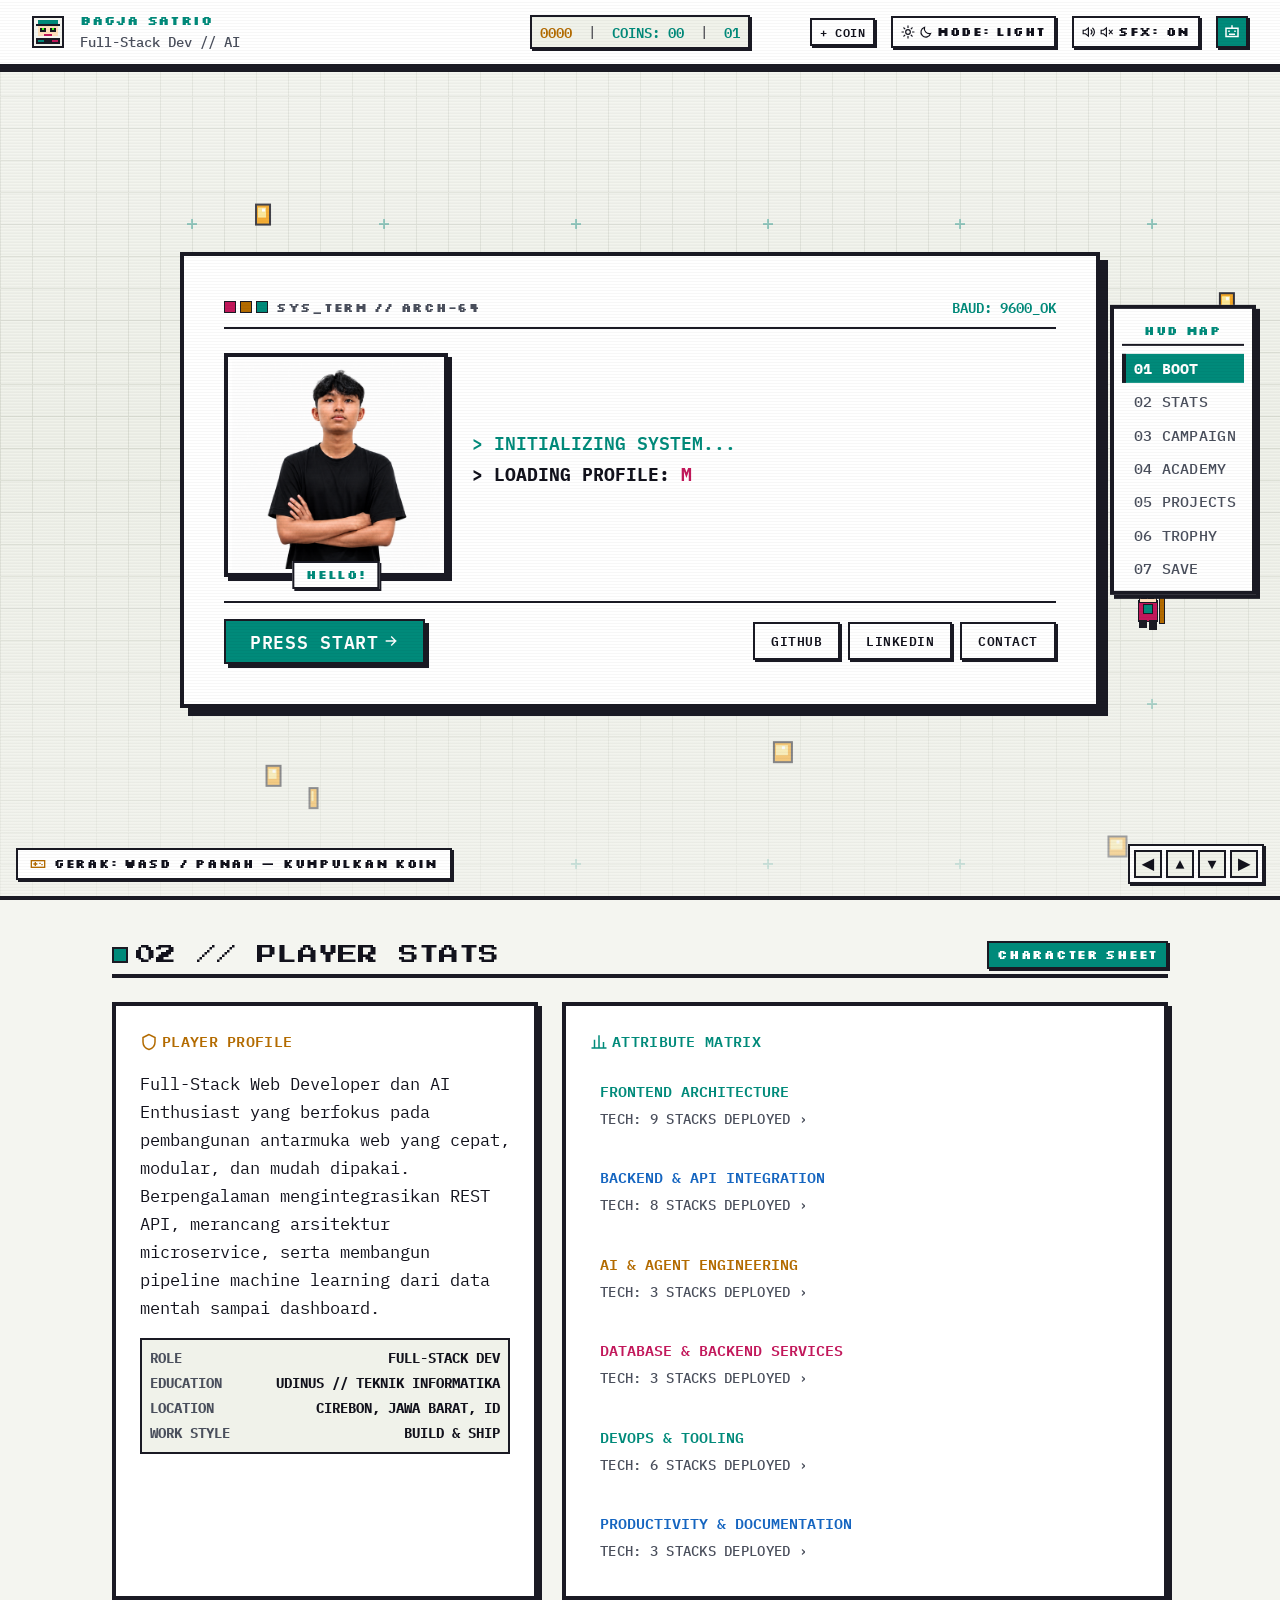
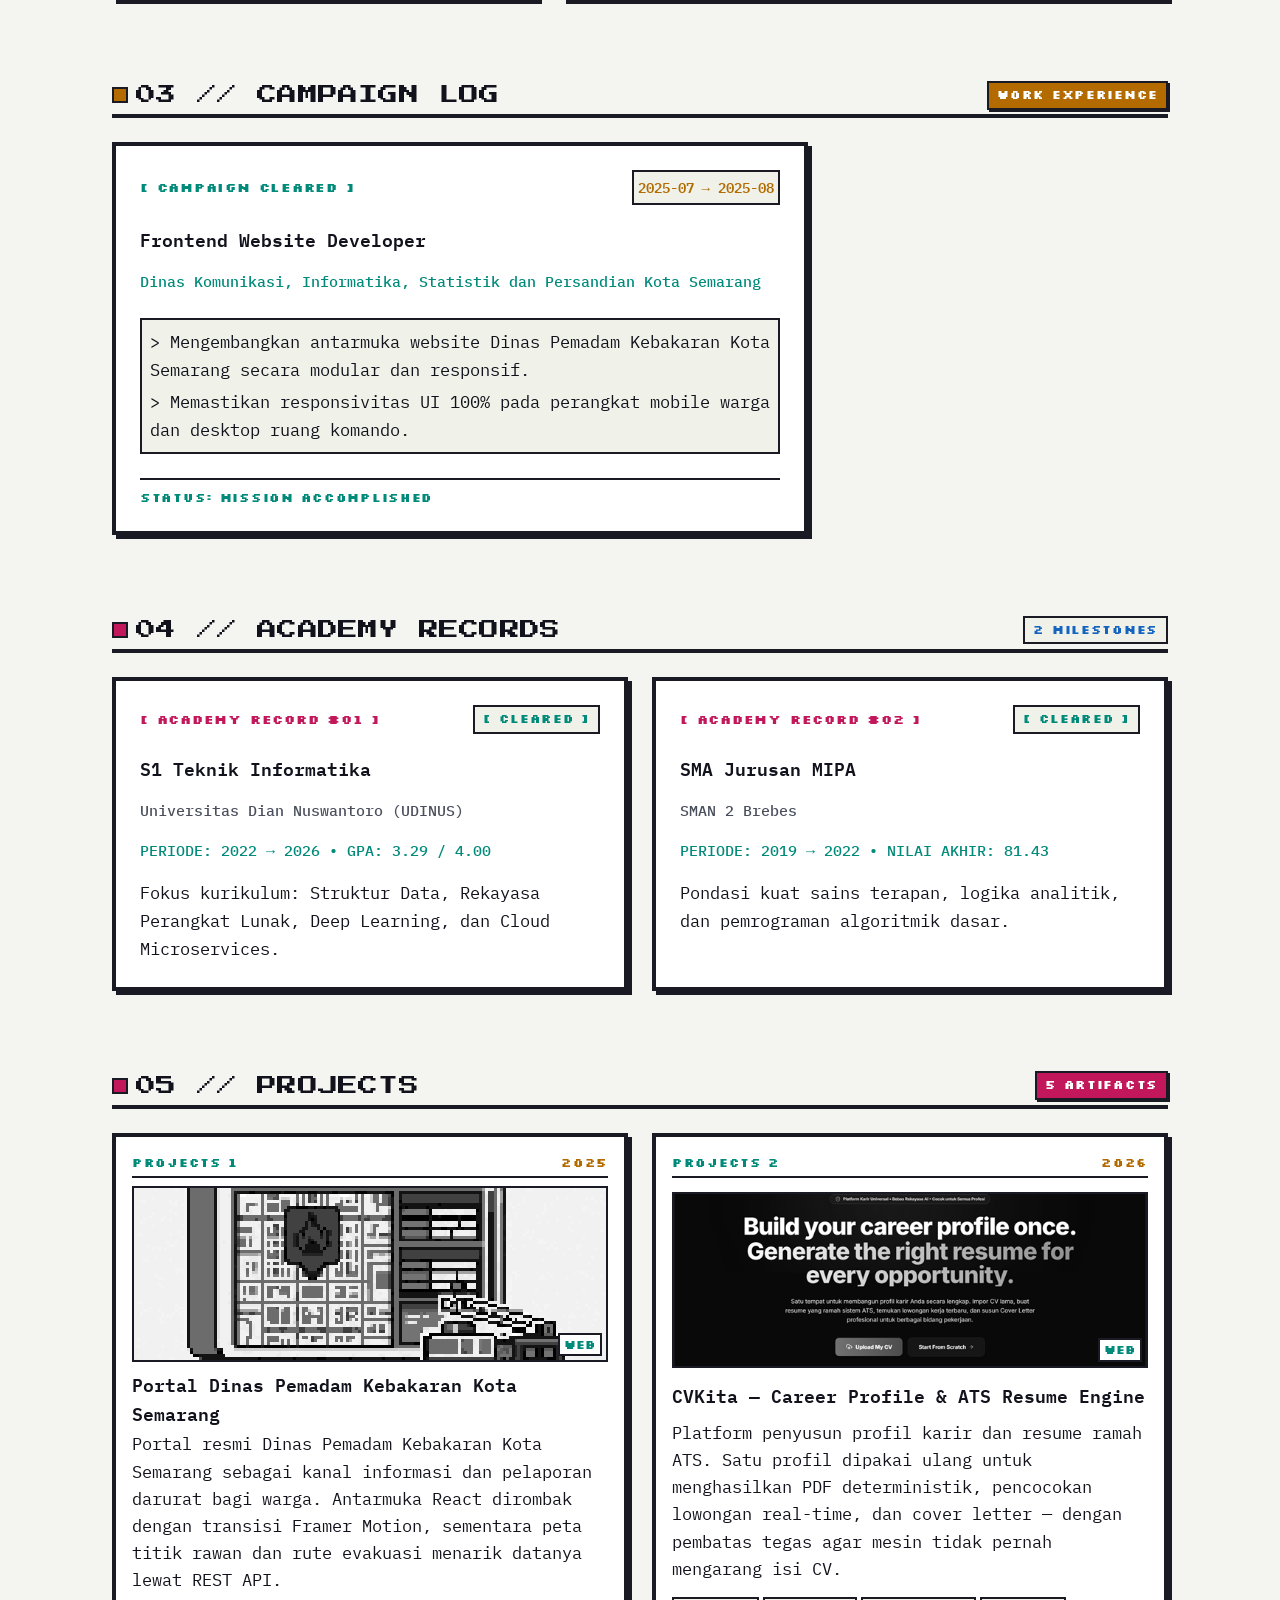
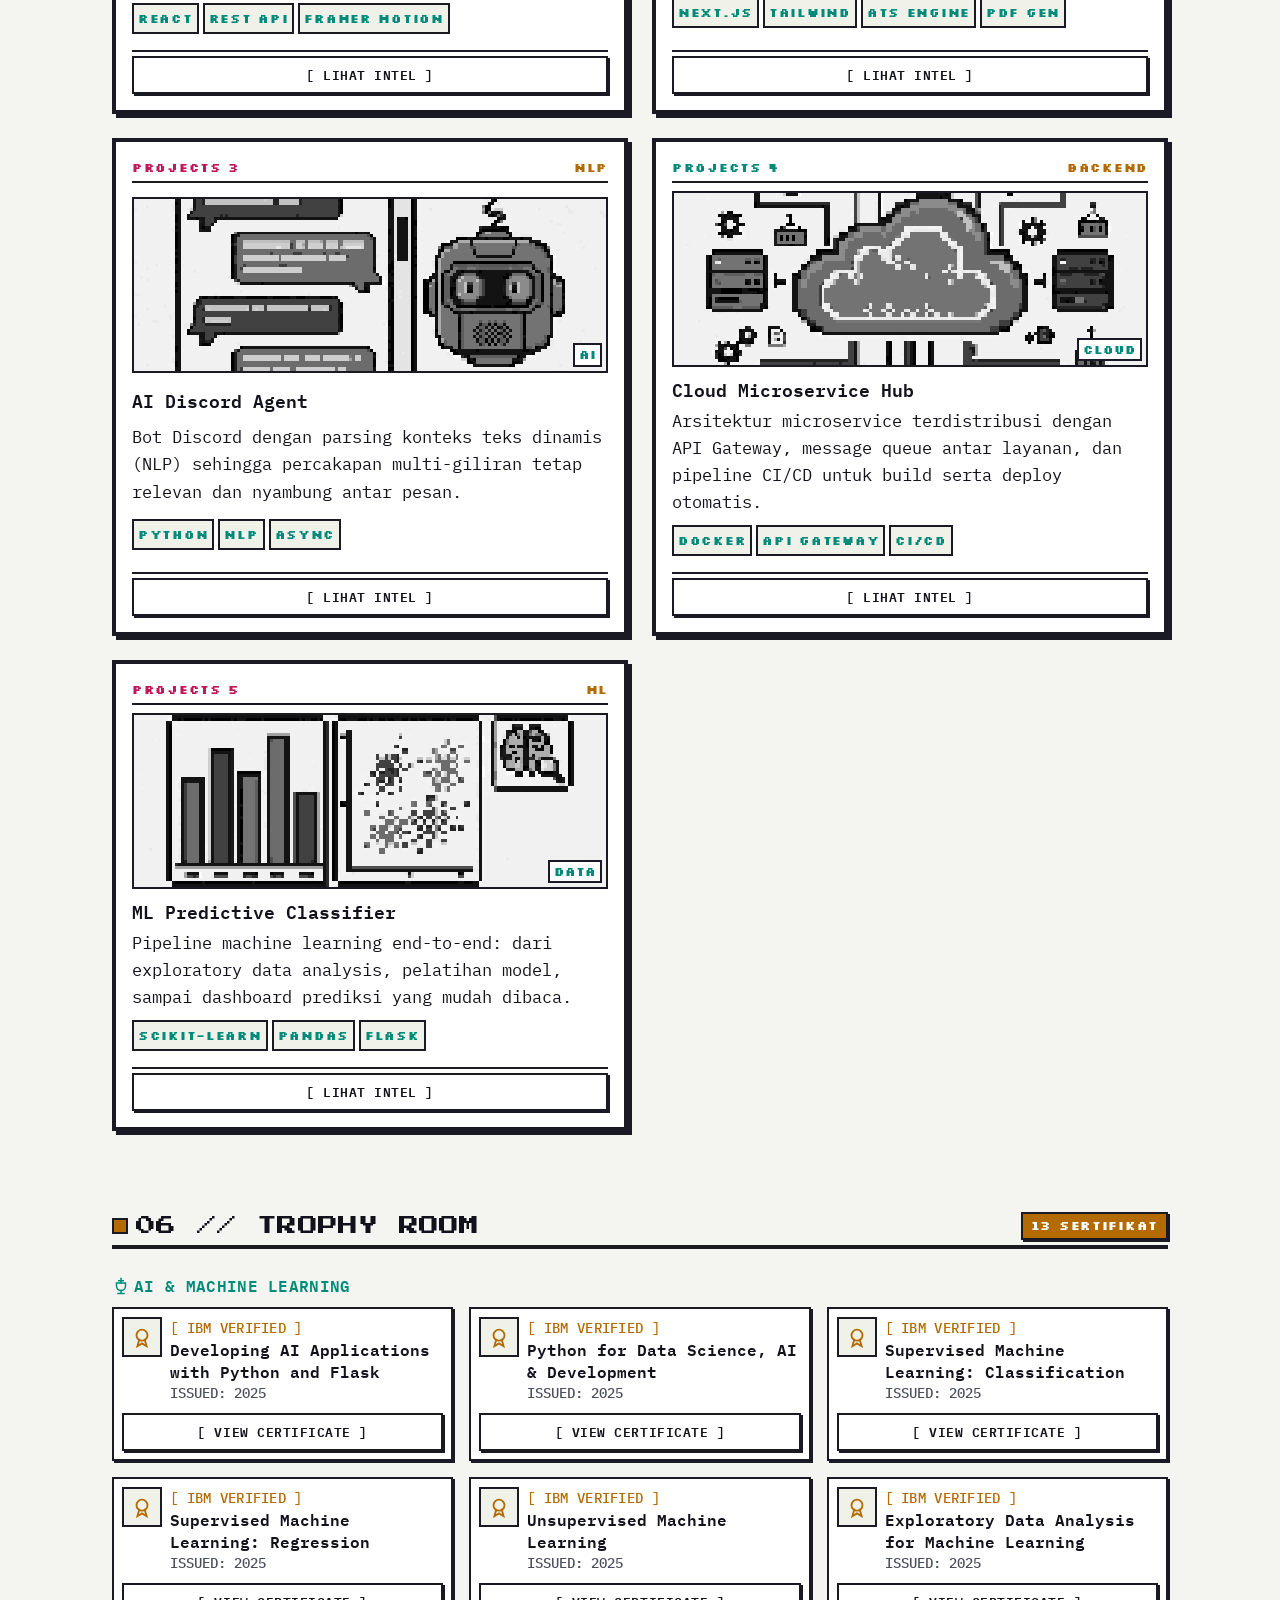
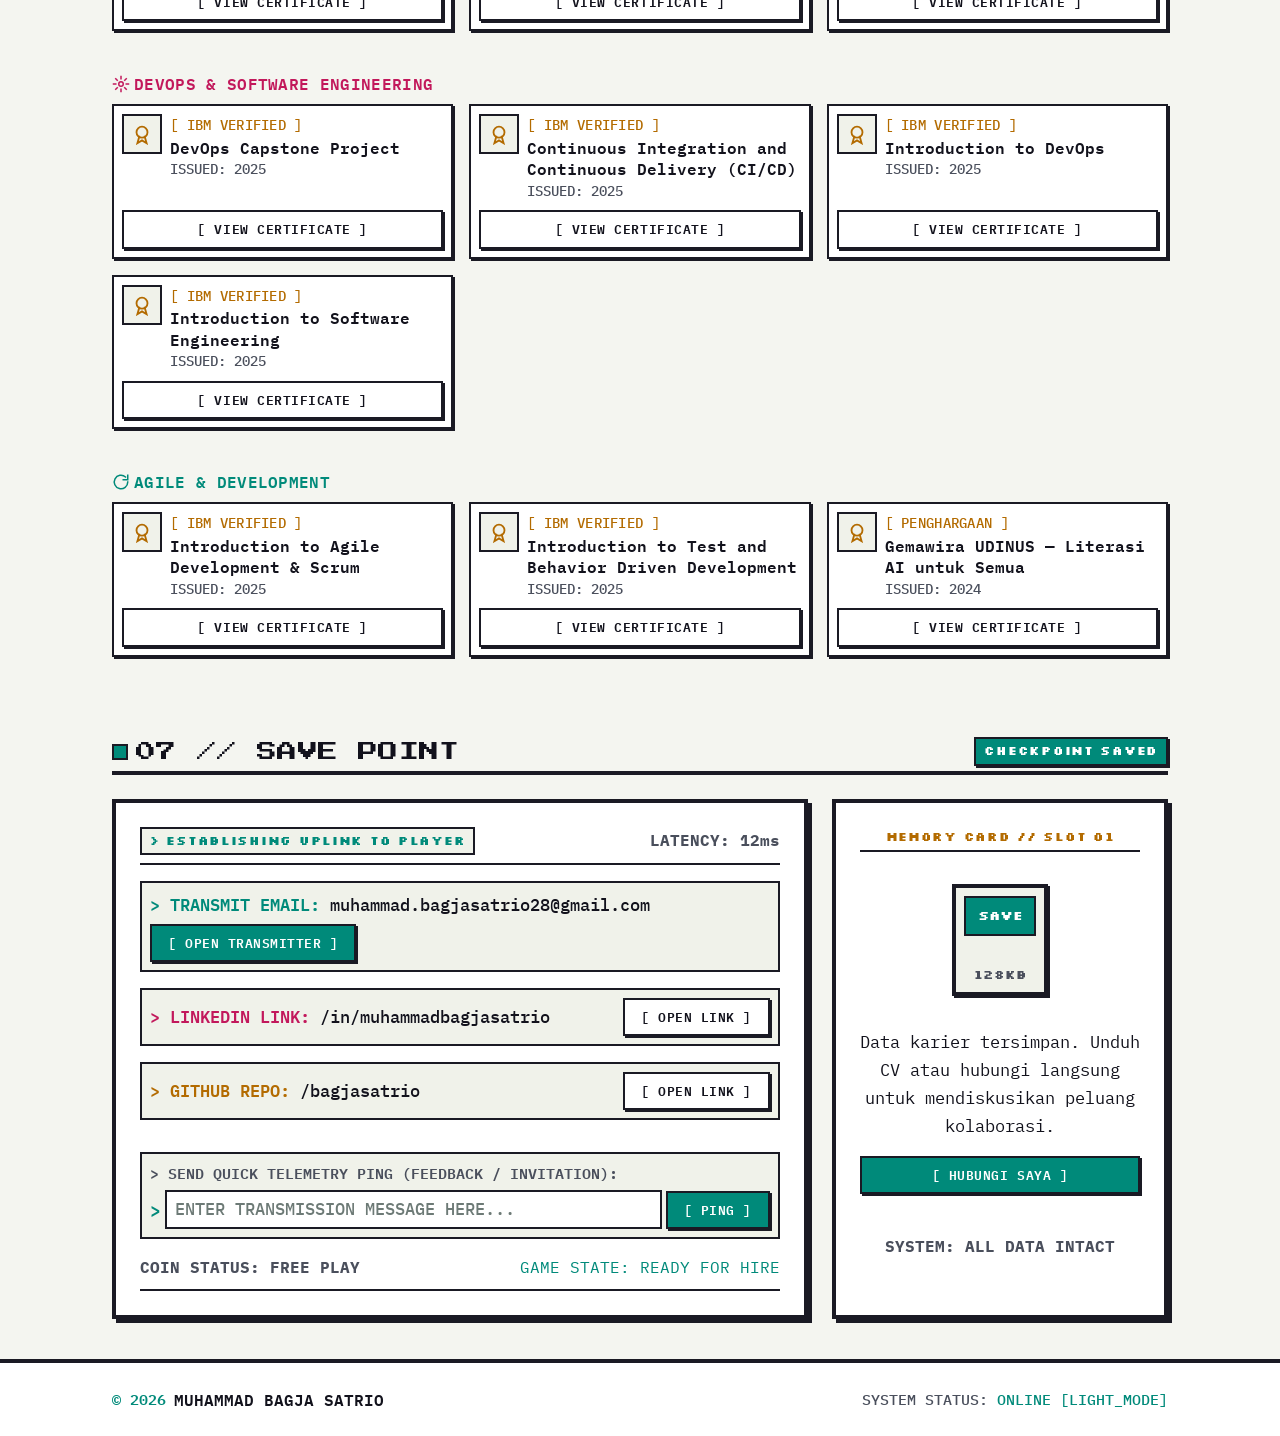
==== index.html @ 210b6415 "first commit" ====
<!DOCTYPE html>
<html lang="id" class="no-js">

<head>
  <meta charset="utf-8">
  <meta name="viewport" content="width=device-width, initial-scale=1">

  <title>Muhammad Bagja Satrio &mdash; Full-Stack Developer &amp; AI Enthusiast</title>
  <meta name="description"
    content="Portofolio interaktif Muhammad Bagja Satrio, Full-Stack Web Developer dan AI Enthusiast. Pengalaman membangun portal kebencanaan Kota Semarang, microservice terdistribusi, dan pipeline machine learning.">
  <meta name="author" content="Muhammad Bagja Satrio">
  <!-- Browser chrome. Two tags with media queries so the address bar and
       mobile status bar follow the theme; js/theme.js also rewrites both
       contents, because some Safari versions ignore the media attribute. -->
  <meta name="theme-color" content="#f4f5f0" media="(prefers-color-scheme: light)">
  <meta name="theme-color" content="#12121c" media="(prefers-color-scheme: dark)">
  <link rel="canonical" href="https://bagjasatrio.vercel.app/">

  <!-- Open Graph -->
  <meta property="og:type" content="website">
  <meta property="og:url" content="https://bagjasatrio.vercel.app/">
  <meta property="og:title" content="Muhammad Bagja Satrio &mdash; Full-Stack Developer &amp; AI Enthusiast">
  <meta property="og:description"
    content="Portofolio interaktif bergaya retro arcade: pengalaman kerja, proyek, dan sertifikasi.">
  <meta property="og:image" content="https://bagjasatrio.vercel.app/assets/og-preview.png">
  <meta property="og:image:width" content="1200">
  <meta property="og:image:height" content="630">
  <meta property="og:locale" content="id_ID">

  <!-- Twitter -->
  <meta name="twitter:card" content="summary_large_image">
  <meta name="twitter:title" content="Muhammad Bagja Satrio &mdash; Full-Stack Developer &amp; AI Enthusiast">
  <meta name="twitter:description"
    content="Portofolio interaktif bergaya retro arcade: pengalaman kerja, proyek, dan sertifikasi.">
  <meta name="twitter:image" content="https://bagjasatrio.vercel.app/assets/og-preview.png">

  <!-- Icons -->
  <link rel="icon" href="assets/favicon.svg" type="image/svg+xml">
  <link rel="apple-touch-icon" href="assets/favicon.svg">

  <!--
  FONTS
  Self-hosted. css/fonts.css is generated by tools/fetch_fonts.py and points at
  the .woff2 files in fonts/, so there is no request to fonts.googleapis.com or
  fonts.gstatic.com and nothing to preconnect. Three families only:

    Press Start 2P  section numbers and display headings
    Silkscreen      small pixel chrome (badges, HUD labels)
    IBM Plex Mono   all body copy, metadata and numbers

  Loaded first so the --font-* tokens in design-system.css resolve. To refresh
  the files, run: python tools/fetch_fonts.py
-->
  <link rel="stylesheet" href="css/fonts.css" id="font-stylesheet">

  <link rel="stylesheet" href="css/reset.css">
  <link rel="stylesheet" href="css/design-system.css">
  <link rel="stylesheet" href="css/sections.css">

  <script type="application/ld+json">
{
  "@context": "https://schema.org",
  "@type": "Person",
  "name": "Muhammad Bagja Satrio",
  "url": "https://bagjasatrio.vercel.app/",
  "jobTitle": "Full-Stack Web Developer",
  "description": "Full-Stack Web Developer dan AI Enthusiast yang berfokus pada pengembangan web, arsitektur microservice, dan machine learning.",
  "alumniOf": {
    "@type": "CollegeOrUniversity",
    "name": "Universitas Dian Nuswantoro"
  },
  "knowsAbout": [
    "Web Development", "React", "Node.js", "REST API",
    "Docker", "CI/CD", "Python", "Machine Learning", "PostgreSQL"
  ],
  "sameAs": [
    "https://github.com/bagjasatrio",
    "https://linkedin.com/in/muhammadbagjasatrio"
  ]
}
</script>

  <!--
  Swap the no-JS flag and resolve the colour theme, before first paint. Kept
  inline and synchronous on purpose: main.js and theme.js are both deferred,
  so they run after the first paint. For the no-JS flag that would cause a
  flash of hidden content while .reveal's start state applied; for the theme
  it would paint the light palette and then swap, which is a white flash on
  every load for a dark-mode visitor.

  Precedence: an explicit choice in localStorage wins; otherwise follow the
  OS. Once a choice is stored, the OS preference is ignored -- otherwise
  someone who deliberately picked light on a dark-OS machine would be flipped
  back whenever the OS preference changed.

  This duplicates the storage key and the precedence rule that live in
  js/theme.js. That duplication is unavoidable: this must run before those
  files load. Keep the two in step.
-->
  <script>
    document.documentElement.classList.remove("no-js");
    document.documentElement.classList.add("js");

    (function () {
      var stored = null;
      try {
        stored = window.localStorage.getItem("bagja.theme");
      } catch (err) {
        /* Private mode: fall through to the OS preference. */
      }

      var dark = stored === "dark" || stored === "light"
        ? stored === "dark"
        : window.matchMedia("(prefers-color-scheme: dark)").matches;

      if (dark) document.documentElement.setAttribute("data-theme", "dark");
    })();
  </script>
</head>

<body>
  <a class="skip-link" href="#main">Langsung ke konten utama</a>
  <div class="crt-overlay" aria-hidden="true"></div>

  <!-- ====================================================================
     HEADER
     ==================================================================== -->
  <header class="site-header">
    <div class="shell site-header__inner">

      <a class="brand" href="#boot" aria-label="Muhammad Bagja Satrio &mdash; kembali ke atas">
        <!-- Pixel avatar mark. Fills come from tokens via style rather than
             the fill attribute: var() is not valid in a presentation
             attribute, so the mark would not follow the theme. The skin tone
             and the two neon eye glints stay literal -- they are the
             character, not chrome. -->
        <svg class="brand__logo" viewBox="0 0 16 16" width="32" height="32" shape-rendering="crispEdges" role="img"
          aria-label="Logo pixel Bagja Satrio">
          <rect x="0" y="0" width="16" height="16" style="fill:var(--ink)" />
          <rect x="1" y="1" width="14" height="14" style="fill:var(--bg)" />
          <rect x="3" y="2" width="10" height="2" style="fill:var(--teal)" />
          <rect x="2" y="4" width="12" height="1" style="fill:var(--ink)" />
          <rect x="3" y="5" width="10" height="5" fill="#ffe0bd" />
          <rect x="4" y="6" width="3" height="2" style="fill:var(--ink)" />
          <rect x="9" y="6" width="3" height="2" style="fill:var(--ink)" />
          <rect x="5" y="6" width="1" height="1" fill="#39ff14" />
          <rect x="10" y="6" width="1" height="1" fill="#39ff14" />
          <rect x="6" y="9" width="4" height="1" style="fill:var(--magenta)" />
          <rect x="2" y="11" width="12" height="3" style="fill:var(--ink)" />
          <rect x="3" y="12" width="3" height="1" style="fill:var(--teal)" />
          <rect x="10" y="12" width="3" height="1" style="fill:var(--magenta)" />
        </svg>
        <span class="brand__text">
          <span class="brand__name">Bagja Satrio</span>
          <span class="brand__sub">Full-Stack Dev // AI</span>
        </span>
      </a>

      <!-- Arcade readouts, fed by the hero arena. This is now the single place
           the game numbers live -- the hero used to carry a second copy.

           Occupies the centre of the bar. Centred absolutely rather than by
           space-between, because the brand and the controls are different
           widths, so flex spacing would centre it in the leftover gap instead
           of on the bar. pointer-events is off so it cannot swallow clicks
           meant for the canvas behind it. -->
      <div class="header__stats" aria-live="off">
        <span class="readout">
          <span class="readout__label">SCORE</span>
          <span class="readout__value readout__value--gold" id="game-score-val">0000</span>
        </span>
        <span class="header__divider" aria-hidden="true">|</span>
        <span class="readout">
          <span class="readout__label">COINS</span>
          <span class="readout__value readout__value--teal" id="game-coin-counter">00</span>
        </span>
        <span class="header__divider" aria-hidden="true">|</span>
        <span class="readout">
          <span class="readout__label">CREDIT</span>
          <span class="readout__value readout__value--teal" id="header-credit">01</span>
        </span>
      </div>

      <div class="header__right">
        <!-- Drops a coin near the player. Kept out of the hero so it does not
             fight the canvas for stacking order. -->
        <button class="btn btn--ghost-gold header__spawn" id="spawn-coin-btn" type="button">
          + COIN
        </button>

        <!-- Theme toggle. Reuses .sfx-toggle wholesale so it inherits the
             established hover, active and 44px tap target rather than
             introducing a second button style. Like the SFX button, the icon
             shows the CURRENT state, and the label names it. -->
        <button class="sfx-toggle" id="theme-toggle" type="button" aria-pressed="false">
          <svg class="sfx-toggle__icon" id="theme-icon-sun" viewBox="0 0 24 24" fill="none" stroke="currentColor"
            stroke-width="2" stroke-linecap="square" aria-hidden="true">
            <circle cx="12" cy="12" r="4" />
            <path d="M12 2v2M12 20v2M2 12h2M20 12h2M5 5l1.5 1.5M17.5 17.5 19 19M19 5l-1.5 1.5M6.5 17.5 5 19" />
          </svg>
          <svg class="sfx-toggle__icon" id="theme-icon-moon" viewBox="0 0 24 24" fill="none" stroke="currentColor"
            stroke-width="2" stroke-linecap="square" aria-hidden="true" hidden>
            <path d="M20 14.5A8.5 8.5 0 0 1 9.5 4a8.5 8.5 0 1 0 10.5 10.5z" />
          </svg>
          <span id="theme-label">MODE: LIGHT</span>
        </button>

        <button class="sfx-toggle" id="sfx-toggle" type="button" aria-pressed="false">
          <svg class="sfx-toggle__icon" id="sfx-icon-on" viewBox="0 0 24 24" fill="none" stroke="currentColor"
            stroke-width="2" stroke-linecap="square" aria-hidden="true">
            <path d="M11 5 6 9H2v6h4l5 4V5z" />
            <path d="M15.5 8.5a5 5 0 0 1 0 7" />
            <path d="M18.5 5.5a9 9 0 0 1 0 13" />
          </svg>
          <svg class="sfx-toggle__icon" id="sfx-icon-off" viewBox="0 0 24 24" fill="none" stroke="currentColor"
            stroke-width="2" stroke-linecap="square" aria-hidden="true" hidden>
            <path d="M11 5 6 9H2v6h4l5 4V5z" />
            <path d="m16 9 5 6M21 9l-5 6" />
          </svg>
          <span id="sfx-label">SFX: ON</span>
        </button>

        <span class="header__avatar" aria-hidden="true">
          <svg viewBox="0 0 24 24" fill="none" stroke="currentColor" stroke-width="2" stroke-linecap="square">
            <path d="M4 7h16v11H4z" />
            <path d="M8 11h.01M16 11h.01" />
            <path d="M9 15h6" />
            <path d="M12 7V4" />
          </svg>
        </span>
      </div>
    </div>
  </header>

  <!-- ====================================================================
     HUD MAP &mdash; desktop rail navigation
     ==================================================================== -->
  <aside class="hud" aria-label="Navigasi bagian">
    <p class="hud__title">HUD MAP</p>
    <nav class="hud__nav">
      <a class="hud__link" href="#boot" data-spy="boot">01 BOOT</a>
      <a class="hud__link" href="#stats" data-spy="stats">02 STATS</a>
      <a class="hud__link" href="#campaign" data-spy="campaign">03 CAMPAIGN</a>
      <a class="hud__link" href="#academy" data-spy="academy">04 ACADEMY</a>
      <a class="hud__link" href="#projects" data-spy="projects">05 PROJECTS</a>
      <a class="hud__link" href="#trophies" data-spy="trophies">06 TROPHY</a>
      <a class="hud__link" href="#save" data-spy="save">07 SAVE</a>
    </nav>
  </aside>

  <!-- ====================================================================
     MOBILE TAB BAR
     ==================================================================== -->
  <nav class="tabbar" aria-label="Navigasi bagian">
    <a class="tabbar__link" href="#boot" data-spy="boot">BOOT</a>
    <a class="tabbar__link" href="#stats" data-spy="stats">STATS</a>
    <a class="tabbar__link" href="#campaign" data-spy="campaign">CAMP</a>
    <a class="tabbar__link" href="#academy" data-spy="academy">SCHOOL</a>
    <a class="tabbar__link" href="#projects" data-spy="projects">PROJECTS</a>
    <a class="tabbar__link" href="#trophies" data-spy="trophies">TROPHY</a>
    <a class="tabbar__link" href="#save" data-spy="save">SAVE</a>
  </nav>

  <main class="main" id="main">

    <!-- ==================================================================
       SECTION 01 &mdash; HERO / BOOT ARENA
       ================================================================== -->
    <section class="hero" id="boot" aria-labelledby="boot-heading">

      <canvas class="hero__canvas" id="arena-canvas" aria-hidden="true"></canvas>
      <!-- Foreground layer: the character is drawn here, above the profile card. -->
      <canvas class="hero__canvas hero__canvas--fg" id="arena-canvas-fg" aria-hidden="true"></canvas>
      <div class="hero__veil" aria-hidden="true"></div>

      <h1 class="sr-only" id="boot-heading">
        Muhammad Bagja Satrio &mdash; Full-Stack Web Developer dan AI Enthusiast
      </h1>

      <!-- Profile terminal -->
      <div class="hero__card">
        <div class="terminal-bar">
          <div class="terminal-bar__dots">
            <span class="terminal-bar__dot terminal-bar__dot--magenta"></span>
            <span class="terminal-bar__dot terminal-bar__dot--gold"></span>
            <span class="terminal-bar__dot terminal-bar__dot--teal"></span>
            <span class="terminal-bar__title">SYS_TERM // ARCH-64</span>
          </div>
          <span class="terminal-bar__meta">BAUD: 9600_OK</span>
        </div>

        <div class="hero__profile">
          <div class="hero__avatar-wrap">
            <div class="hero__avatar">
              <img src="assets/avatar.png" width="512" height="512" alt="Foto profil Muhammad Bagja Satrio"
                loading="eager" decoding="async">
            </div>
            <span class="hero__status">Hello!</span>
          </div>

          <div class="hero__log">
            <p class="hero__log-line hero__log-line--teal" data-typewriter>&gt; INITIALIZING SYSTEM...</p>
            <p class="hero__log-line hero__log-line--name" data-typewriter>&gt; LOADING PROFILE: <span>MUHAMMAD BAGJA
                SATRIO</span></p>
            <p class="hero__log-line hero__log-line--class" data-typewriter>&gt; CLASS: FULL-STACK DEV &amp; AI
              ENTHUSIAST</p>
            <p class="hero__log-line hero__log-line--status" data-typewriter>&gt; STATUS: READY FOR ADVENTURE</p>
          </div>
        </div>

        <div class="hero__actions">
          <a class="btn btn--primary btn--lg" href="#stats">
            Press Start
            <svg width="16" height="16" viewBox="0 0 24 24" fill="none" stroke="currentColor" stroke-width="2"
              stroke-linecap="square" aria-hidden="true">
              <path d="M5 12h14M13 6l6 6-6 6" />
            </svg>
          </a>

          <div class="hero__links">
            <a class="btn btn--ghost" href="https://github.com/bagjasatrio" target="_blank"
              rel="noopener noreferrer">GitHub</a>
            <a class="btn btn--ghost-magenta" href="https://linkedin.com/in/muhammadbagjasatrio" target="_blank"
              rel="noopener noreferrer">LinkedIn</a>
            <a class="btn btn--ghost-gold" href="#save">Contact</a>
          </div>
        </div>
      </div>

      <!-- Arena footer: controls -->
      <div class="hero__footer">
        <p class="hero__hint">
          <svg viewBox="0 0 24 24" fill="none" stroke="currentColor" stroke-width="2" stroke-linecap="square"
            aria-hidden="true">
            <rect x="2" y="7" width="20" height="10" />
            <path d="M6 12h4M8 10v4M15 11h.01M18 13h.01" />
          </svg>
          Gerak: WASD / Panah &mdash; Kumpulkan koin
        </p>

        <div class="dpad" role="group" aria-label="Kontrol arah pemain">
          <button class="dpad__btn" id="dpad-left" type="button" aria-label="Kiri">&#9664;</button>
          <button class="dpad__btn" id="dpad-up" type="button" aria-label="Atas">&#9650;</button>
          <button class="dpad__btn" id="dpad-down" type="button" aria-label="Bawah">&#9660;</button>
          <button class="dpad__btn" id="dpad-right" type="button" aria-label="Kanan">&#9654;</button>
        </div>
      </div>
    </section>

    <!-- ==================================================================
       SECTION 02 &mdash; PLAYER STATS
       ================================================================== -->
    <section class="shell section" id="stats" aria-labelledby="stats-heading">
      <div class="section-head reveal">
        <div class="section-head__title">
          <span class="section-head__mark" aria-hidden="true"></span>
          <h2 class="type-headline-lg" id="stats-heading">02 // Player Stats</h2>
        </div>
        <span class="chip chip--solid">Character Sheet</span>
      </div>

      <div class="grid-12">
        <!-- Character profile -->
        <article class="card col-5 reveal">
          <p class="card__kicker">
            <svg viewBox="0 0 24 24" fill="none" stroke="currentColor" stroke-width="2" stroke-linecap="square"
              aria-hidden="true">
              <path d="M12 2 4 6v6c0 5 3.4 8.6 8 10 4.6-1.4 8-5 8-10V6z" />
            </svg>
            Player Profile
          </p>

          <p class="card__body">
            Full-Stack Web Developer dan AI Enthusiast yang berfokus pada pembangunan
            antarmuka web yang cepat, modular, dan mudah dipakai. Berpengalaman
            mengintegrasikan REST API, merancang arsitektur microservice, serta
            membangun pipeline machine learning dari data mentah sampai dashboard.
          </p>

          <div class="matrix">
            <div class="readout">
              <span class="readout__label">ROLE</span>
              <span class="readout__value">FULL-STACK DEV</span>
            </div>
            <div class="readout">
              <span class="readout__label">EDUCATION</span>
              <span class="readout__value">UDINUS // TEKNIK INFORMATIKA</span>
            </div>
            <div class="readout">
              <span class="readout__label">LOCATION</span>
              <span class="readout__value">CIREBON, JAWA BARAT, ID</span>
            </div>
            <div class="readout">
              <span class="readout__label">WORK STYLE</span>
              <span class="readout__value">BUILD &amp; SHIP</span>
            </div>
          </div>
        </article>

        <!-- Skill matrix -->
        <article class="card col-7 reveal">
          <p class="card__kicker card__kicker--teal">
            <svg viewBox="0 0 24 24" fill="none" stroke="currentColor" stroke-width="2" stroke-linecap="square"
              aria-hidden="true">
              <path d="M3 20h18M6 20V10M12 20V4M18 20v-7" />
            </svg>
            Attribute Matrix
          </p>

          <div class="skills">
            <!-- Skill 1 -->
            <button class="skill" type="button" data-skill="frontend" aria-haspopup="dialog">
              <span class="skill__head">
                <span class="skill__name skill__name--teal">FRONTEND ARCHITECTURE</span>
              </span>
              <span class="skill__tech">TECH: 9 STACKS DEPLOYED &rsaquo;</span>
            </button>

            <!-- Skill 2 -->
            <button class="skill" type="button" data-skill="backend" aria-haspopup="dialog">
              <span class="skill__head">
                <span class="skill__name skill__name--cobalt">BACKEND &amp; API INTEGRATION</span>
              </span>
              <span class="skill__tech">TECH: 8 STACKS DEPLOYED &rsaquo;</span>
            </button>

            <!-- Skill 3 -->
            <button class="skill" type="button" data-skill="ai" aria-haspopup="dialog">
              <span class="skill__head">
                <span class="skill__name skill__name--gold">AI &amp; AGENT ENGINEERING</span>
              </span>
              <span class="skill__tech">TECH: 3 STACKS DEPLOYED &rsaquo;</span>
            </button>

            <!-- Skill 4 -->
            <button class="skill" type="button" data-skill="database" aria-haspopup="dialog">
              <span class="skill__head">
                <span class="skill__name skill__name--magenta">DATABASE &amp; BACKEND SERVICES</span>
              </span>
              <span class="skill__tech">TECH: 3 STACKS DEPLOYED &rsaquo;</span>
            </button>

            <!-- Skill 5 -->
            <button class="skill" type="button" data-skill="devops" aria-haspopup="dialog">
              <span class="skill__head">
                <span class="skill__name skill__name--teal">DEVOPS &amp; TOOLING</span>
              </span>
              <span class="skill__tech">TECH: 6 STACKS DEPLOYED &rsaquo;</span>
            </button>

            <!-- Skill 6 -->
            <button class="skill" type="button" data-skill="productivity" aria-haspopup="dialog">
              <span class="skill__head">
                <span class="skill__name skill__name--cobalt">PRODUCTIVITY &amp; DOCUMENTATION</span>
              </span>
              <span class="skill__tech">TECH: 3 STACKS DEPLOYED &rsaquo;</span>
            </button>
          </div>
        </article>
      </div>
    </section>

    <!-- ==================================================================
       SECTION 03 &mdash; CAMPAIGN LOG (work experience)
       ================================================================== -->
    <section class="shell section" id="campaign" aria-labelledby="campaign-heading">
      <div class="section-head reveal">
        <div class="section-head__title">
          <span class="section-head__mark section-head__mark--gold" aria-hidden="true"></span>
          <h2 class="type-headline-lg" id="campaign-heading">03 // Campaign Log</h2>
        </div>
        <span class="chip chip--solid-gold">Work Experience</span>
      </div>

      <div class="grid-12">
        <article class="card col-8 reveal">
          <div class="entry__head">
            <span class="entry__tag">[ CAMPAIGN CLEARED ]</span>
            <span class="entry__date">2025-07 &rarr; 2025-08</span>
          </div>

          <h3 class="entry__title">Frontend Website Developer</h3>
          <p class="entry__org">
            Dinas Komunikasi, Informatika, Statistik dan Persandian Kota Semarang
          </p>

          <div class="entry__objectives">
            <p>&gt; Mengembangkan antarmuka website Dinas Pemadam Kebakaran Kota Semarang secara modular dan responsif.
            </p>
            <p>&gt; Memastikan responsivitas UI 100% pada perangkat mobile warga dan desktop ruang komando.</p>
          </div>

          <div class="entry__reward">
            <span class="entry__reward-status">Status: Mission Accomplished</span>
          </div>
        </article>
      </div>
    </section>

    <!-- ==================================================================
       SECTION 04 &mdash; ACADEMY RECORDS (academic history)
       ================================================================== -->
    <section class="shell section" id="academy" aria-labelledby="academy-heading">
      <div class="section-head reveal">
        <div class="section-head__title">
          <span class="section-head__mark section-head__mark--magenta" aria-hidden="true"></span>
          <h2 class="type-headline-lg" id="academy-heading">04 // Academy Records</h2>
        </div>
        <span class="chip chip--cobalt">2 Milestones</span>
      </div>

      <div class="grid-12">
        <article class="card col-6 reveal">
          <div class="entry__head">
            <span class="entry__tag entry__tag--magenta">[ ACADEMY RECORD #01 ]</span>
            <span class="chip chip--teal">[ CLEARED ]</span>
          </div>
          <h3 class="entry__title">S1 Teknik Informatika</h3>
          <p class="entry__org entry__org--muted">Universitas Dian Nuswantoro (UDINUS)</p>
          <p class="entry__org">PERIODE: 2022 &rarr; 2026 &bull; GPA: 3.29 / 4.00</p>
          <p class="card__body">
            Fokus kurikulum: Struktur Data, Rekayasa Perangkat Lunak, Deep Learning,
            dan Cloud Microservices.
          </p>
        </article>

        <article class="card col-6 reveal">
          <div class="entry__head">
            <span class="entry__tag entry__tag--magenta">[ ACADEMY RECORD #02 ]</span>
            <span class="chip chip--teal">[ CLEARED ]</span>
          </div>
          <h3 class="entry__title">SMA Jurusan MIPA</h3>
          <p class="entry__org entry__org--muted">SMAN 2 Brebes</p>
          <p class="entry__org">PERIODE: 2019 &rarr; 2022 &bull; NILAI AKHIR: 81.43</p>
          <p class="card__body">
            Pondasi kuat sains terapan, logika analitik, dan pemrograman algoritmik dasar.
          </p>
        </article>
      </div>
    </section>

    <!-- ==================================================================
       SECTION 05 &mdash; PROJECT / PROJECTS
       ================================================================== -->
    <section class="shell section" id="projects" aria-labelledby="projects-heading">
      <div class="section-head reveal">
        <div class="section-head__title">
          <span class="section-head__mark section-head__mark--magenta" aria-hidden="true"></span>
          <h2 class="type-headline-lg" id="projects-heading">05 // Projects</h2>
        </div>
        <span class="chip chip--solid-magenta">5 Artifacts</span>
      </div>

      <div class="project-grid">

        <!-- Project 1 -->
        <article class="project reveal">
          <div class="project__head">
            <span class="project__quest">PROJECTS 1</span>
            <span class="project__quest project__quest--gold">2025</span>
          </div>
          <div class="project__thumb">
            <img class="img--pixelated" src="assets/project-damkar.png" width="640" height="360"
              alt="Ilustrasi pixel portal darurat Kota Semarang" loading="lazy" decoding="async">
            <span class="project__badge">WEB</span>
          </div>
          <h3 class="project__title">Portal Dinas Pemadam Kebakaran Kota Semarang</h3>
          <p class="project__desc">
            Portal resmi Dinas Pemadam Kebakaran Kota Semarang sebagai kanal
            informasi dan pelaporan darurat bagi warga. Antarmuka React dirombak
            dengan transisi Framer Motion, sementara peta titik rawan dan rute
            evakuasi menarik datanya lewat REST API.
          </p>
          <div class="project__tags">
            <span class="tag">React</span>
            <span class="tag">REST API</span>
            <span class="tag">Framer Motion</span>
          </div>
          <div class="project__actions">
            <button class="btn btn--ghost" type="button" data-project="damkar">
              [ Lihat Intel ]
            </button>
          </div>
        </article>

        <!-- Project 2 -->
        <article class="project reveal">
          <div class="project__head">
            <span class="project__quest">PROJECTS 2</span>
            <span class="project__quest project__quest--gold">2026</span>
          </div>
          <div class="project__thumb">
            <img src="assets/project-cvkita.png" width="640" height="360"
              alt="Tangkapan layar halaman depan CVKita" loading="lazy" decoding="async">
            <span class="project__badge">WEB</span>
          </div>
          <h3 class="project__title">CVKita &mdash; Career Profile &amp; ATS Resume Engine</h3>
          <p class="project__desc">
            Platform penyusun profil karir dan resume ramah ATS. Satu profil dipakai
            ulang untuk menghasilkan PDF deterministik, pencocokan lowongan real-time,
            dan cover letter &mdash; dengan pembatas tegas agar mesin tidak pernah
            mengarang isi CV.
          </p>
          <div class="project__tags">
            <span class="tag">Next.js</span>
            <span class="tag">Tailwind</span>
            <span class="tag">ATS Engine</span>
            <span class="tag">PDF Gen</span>
          </div>
          <div class="project__actions">
            <button class="btn btn--ghost" type="button" data-project="cvkita">
              [ Lihat Intel ]
            </button>
          </div>
        </article>

        <!-- Project 3 -->
        <article class="project reveal">
          <div class="project__head">
            <span class="project__quest project__quest--magenta">PROJECTS 3</span>
            <span class="project__quest project__quest--gold">NLP</span>
          </div>
          <div class="project__thumb">
            <img class="img--pixelated" src="assets/project-discord-ai.png" width="640" height="360"
              alt="Ilustrasi pixel bot AI di dalam aplikasi chat" loading="lazy" decoding="async">
            <span class="project__badge">AI</span>
          </div>
          <h3 class="project__title">AI Discord Agent</h3>
          <p class="project__desc">
            Bot Discord dengan parsing konteks teks dinamis (NLP) sehingga percakapan
            multi-giliran tetap relevan dan nyambung antar pesan.
          </p>
          <div class="project__tags">
            <span class="tag">Python</span>
            <span class="tag">NLP</span>
            <span class="tag">Async</span>
          </div>
          <div class="project__actions">
            <button class="btn btn--ghost" type="button" data-project="discord-ai">
              [ Lihat Intel ]
            </button>
          </div>
        </article>

        <!-- Project 4 -->
        <article class="project reveal">
          <div class="project__head">
            <span class="project__quest">PROJECTS 4</span>
            <span class="project__quest project__quest--gold">BACKEND</span>
          </div>
          <div class="project__thumb">
            <img class="img--pixelated" src="assets/project-microservices.png" width="640" height="360"
              alt="Ilustrasi pixel arsitektur cloud microservice" loading="lazy" decoding="async">
            <span class="project__badge">CLOUD</span>
          </div>
          <h3 class="project__title">Cloud Microservice Hub</h3>
          <p class="project__desc">
            Arsitektur microservice terdistribusi dengan API Gateway, message queue
            antar layanan, dan pipeline CI/CD untuk build serta deploy otomatis.
          </p>
          <div class="project__tags">
            <span class="tag">Docker</span>
            <span class="tag">API Gateway</span>
            <span class="tag">CI/CD</span>
          </div>
          <div class="project__actions">
            <button class="btn btn--ghost" type="button" data-project="microservices">
              [ Lihat Intel ]
            </button>
          </div>
        </article>

        <!-- Project 5 -->
        <article class="project reveal">
          <div class="project__head">
            <span class="project__quest project__quest--magenta">PROJECTS 5</span>
            <span class="project__quest project__quest--gold">ML</span>
          </div>
          <div class="project__thumb">
            <img class="img--pixelated" src="assets/project-ml-classifier.png" width="640" height="360"
              alt="Ilustrasi pixel dashboard klasifikasi machine learning" loading="lazy" decoding="async">
            <span class="project__badge">DATA</span>
          </div>
          <h3 class="project__title">ML Predictive Classifier</h3>
          <p class="project__desc">
            Pipeline machine learning end-to-end: dari exploratory data analysis,
            pelatihan model, sampai dashboard prediksi yang mudah dibaca.
          </p>
          <div class="project__tags">
            <span class="tag">Scikit-learn</span>
            <span class="tag">Pandas</span>
            <span class="tag">Flask</span>
          </div>
          <div class="project__actions">
            <button class="btn btn--ghost" type="button" data-project="ml-classifier">
              [ Lihat Intel ]
            </button>
          </div>
        </article>
      </div>
    </section>

    <!-- ==================================================================
       SECTION 06 &mdash; TROPHY ROOM
       ================================================================== -->
    <section class="shell section" id="trophies" aria-labelledby="trophies-heading">
      <div class="section-head reveal">
        <div class="section-head__title">
          <span class="section-head__mark section-head__mark--gold" aria-hidden="true"></span>
          <h2 class="type-headline-lg" id="trophies-heading">06 // Trophy Room</h2>
        </div>
        <span class="chip chip--solid-gold">13 Sertifikat</span>
      </div>

      <!-- AI & Machine Learning -->
      <div class="trophy-group reveal">
        <h3 class="trophy-group__title">
          <svg viewBox="0 0 24 24" fill="none" stroke="currentColor" stroke-width="2" stroke-linecap="square"
            aria-hidden="true">
            <path d="M12 2v6M9 5h6" />
            <path d="M6 8h12v4a6 6 0 0 1-12 0z" />
            <path d="M12 18v4M8 22h8" />
          </svg>
          AI &amp; Machine Learning
        </h3>

        <div class="trophy-grid">
          <div class="trophy">
            <div class="trophy__top">
              <span class="trophy__icon" aria-hidden="true">
                <svg viewBox="0 0 24 24" fill="none" stroke="currentColor" stroke-width="2" stroke-linecap="square">
                  <circle cx="12" cy="10" r="6" />
                  <path d="m9 15-2 7 5-3 5 3-2-7" />
                </svg>
              </span>
              <span class="trophy__meta">
                <span class="trophy__issuer">[ IBM VERIFIED ]</span>
                <span class="trophy__name">Developing AI Applications with Python and Flask</span>
                <span class="trophy__date">ISSUED: 2025</span>
              </span>
            </div>
            <a class="btn btn--ghost-gold trophy__link"
              href="certificates/Developing%20AI%20Applications%20with%20Python%20and%20Flask.pdf" target="_blank"
              rel="noopener noreferrer">[ View Certificate ]</a>
          </div>

          <div class="trophy">
            <div class="trophy__top">
              <span class="trophy__icon" aria-hidden="true">
                <svg viewBox="0 0 24 24" fill="none" stroke="currentColor" stroke-width="2" stroke-linecap="square">
                  <circle cx="12" cy="10" r="6" />
                  <path d="m9 15-2 7 5-3 5 3-2-7" />
                </svg>
              </span>
              <span class="trophy__meta">
                <span class="trophy__issuer">[ IBM VERIFIED ]</span>
                <span class="trophy__name">Python for Data Science, AI &amp; Development</span>
                <span class="trophy__date">ISSUED: 2025</span>
              </span>
            </div>
            <a class="btn btn--ghost-gold trophy__link"
              href="certificates/Python%20for%20Data%20Science%2C%20AI%20%26%20Development.pdf" target="_blank"
              rel="noopener noreferrer">[ View Certificate ]</a>
          </div>

          <div class="trophy">
            <div class="trophy__top">
              <span class="trophy__icon" aria-hidden="true">
                <svg viewBox="0 0 24 24" fill="none" stroke="currentColor" stroke-width="2" stroke-linecap="square">
                  <circle cx="12" cy="10" r="6" />
                  <path d="m9 15-2 7 5-3 5 3-2-7" />
                </svg>
              </span>
              <span class="trophy__meta">
                <span class="trophy__issuer">[ IBM VERIFIED ]</span>
                <span class="trophy__name">Supervised Machine Learning: Classification</span>
                <span class="trophy__date">ISSUED: 2025</span>
              </span>
            </div>
            <a class="btn btn--ghost-gold trophy__link"
              href="certificates/Supervised%20Machine%20LearningClassification.pdf" target="_blank"
              rel="noopener noreferrer">[ View Certificate ]</a>
          </div>

          <div class="trophy">
            <div class="trophy__top">
              <span class="trophy__icon" aria-hidden="true">
                <svg viewBox="0 0 24 24" fill="none" stroke="currentColor" stroke-width="2" stroke-linecap="square">
                  <circle cx="12" cy="10" r="6" />
                  <path d="m9 15-2 7 5-3 5 3-2-7" />
                </svg>
              </span>
              <span class="trophy__meta">
                <span class="trophy__issuer">[ IBM VERIFIED ]</span>
                <span class="trophy__name">Supervised Machine Learning: Regression</span>
                <span class="trophy__date">ISSUED: 2025</span>
              </span>
            </div>
            <a class="btn btn--ghost-gold trophy__link"
              href="certificates/Supervised%20Machine%20LearningRegression.pdf" target="_blank"
              rel="noopener noreferrer">[ View Certificate ]</a>
          </div>

          <div class="trophy">
            <div class="trophy__top">
              <span class="trophy__icon" aria-hidden="true">
                <svg viewBox="0 0 24 24" fill="none" stroke="currentColor" stroke-width="2" stroke-linecap="square">
                  <circle cx="12" cy="10" r="6" />
                  <path d="m9 15-2 7 5-3 5 3-2-7" />
                </svg>
              </span>
              <span class="trophy__meta">
                <span class="trophy__issuer">[ IBM VERIFIED ]</span>
                <span class="trophy__name">Unsupervised Machine Learning</span>
                <span class="trophy__date">ISSUED: 2025</span>
              </span>
            </div>
            <a class="btn btn--ghost-gold trophy__link" href="certificates/Unsupervised%20Machine%20Learning.pdf"
              target="_blank" rel="noopener noreferrer">[ View Certificate ]</a>
          </div>

          <div class="trophy">
            <div class="trophy__top">
              <span class="trophy__icon" aria-hidden="true">
                <svg viewBox="0 0 24 24" fill="none" stroke="currentColor" stroke-width="2" stroke-linecap="square">
                  <circle cx="12" cy="10" r="6" />
                  <path d="m9 15-2 7 5-3 5 3-2-7" />
                </svg>
              </span>
              <span class="trophy__meta">
                <span class="trophy__issuer">[ IBM VERIFIED ]</span>
                <span class="trophy__name">Exploratory Data Analysis for Machine Learning</span>
                <span class="trophy__date">ISSUED: 2025</span>
              </span>
            </div>
            <a class="btn btn--ghost-gold trophy__link"
              href="certificates/Exploratory%20Data%20Analysis%20for%20Machine%20Learning.pdf" target="_blank"
              rel="noopener noreferrer">[ View Certificate ]</a>
          </div>
        </div>
      </div>

      <!-- DevOps & Software Engineering -->
      <div class="trophy-group reveal">
        <h3 class="trophy-group__title trophy-group__title--magenta">
          <svg viewBox="0 0 24 24" fill="none" stroke="currentColor" stroke-width="2" stroke-linecap="square"
            aria-hidden="true">
            <circle cx="12" cy="12" r="3" />
            <path d="M12 2v3M12 19v3M2 12h3M19 12h3M5 5l2 2M17 17l2 2M19 5l-2 2M7 17l-2 2" />
          </svg>
          DevOps &amp; Software Engineering
        </h3>

        <div class="trophy-grid">
          <div class="trophy">
            <div class="trophy__top">
              <span class="trophy__icon" aria-hidden="true">
                <svg viewBox="0 0 24 24" fill="none" stroke="currentColor" stroke-width="2" stroke-linecap="square">
                  <circle cx="12" cy="10" r="6" />
                  <path d="m9 15-2 7 5-3 5 3-2-7" />
                </svg>
              </span>
              <span class="trophy__meta">
                <span class="trophy__issuer">[ IBM VERIFIED ]</span>
                <span class="trophy__name">DevOps Capstone Project</span>
                <span class="trophy__date">ISSUED: 2025</span>
              </span>
            </div>
            <a class="btn btn--ghost-gold trophy__link" href="certificates/DevOps%20Capstone%20Project.pdf"
              target="_blank" rel="noopener noreferrer">[ View Certificate ]</a>
          </div>

          <div class="trophy">
            <div class="trophy__top">
              <span class="trophy__icon" aria-hidden="true">
                <svg viewBox="0 0 24 24" fill="none" stroke="currentColor" stroke-width="2" stroke-linecap="square">
                  <circle cx="12" cy="10" r="6" />
                  <path d="m9 15-2 7 5-3 5 3-2-7" />
                </svg>
              </span>
              <span class="trophy__meta">
                <span class="trophy__issuer">[ IBM VERIFIED ]</span>
                <span class="trophy__name">Continuous Integration and Continuous Delivery (CI/CD)</span>
                <span class="trophy__date">ISSUED: 2025</span>
              </span>
            </div>
            <a class="btn btn--ghost-gold trophy__link"
              href="certificates/Continuous%20Integration%20and%20Continuous%20Delivery%20%28CICD%29.pdf"
              target="_blank" rel="noopener noreferrer">[ View Certificate ]</a>
          </div>

          <div class="trophy">
            <div class="trophy__top">
              <span class="trophy__icon" aria-hidden="true">
                <svg viewBox="0 0 24 24" fill="none" stroke="currentColor" stroke-width="2" stroke-linecap="square">
                  <circle cx="12" cy="10" r="6" />
                  <path d="m9 15-2 7 5-3 5 3-2-7" />
                </svg>
              </span>
              <span class="trophy__meta">
                <span class="trophy__issuer">[ IBM VERIFIED ]</span>
                <span class="trophy__name">Introduction to DevOps</span>
                <span class="trophy__date">ISSUED: 2025</span>
              </span>
            </div>
            <a class="btn btn--ghost-gold trophy__link" href="certificates/introduction%20to%20devops.pdf"
              target="_blank" rel="noopener noreferrer">[ View Certificate ]</a>
          </div>

          <div class="trophy">
            <div class="trophy__top">
              <span class="trophy__icon" aria-hidden="true">
                <svg viewBox="0 0 24 24" fill="none" stroke="currentColor" stroke-width="2" stroke-linecap="square">
                  <circle cx="12" cy="10" r="6" />
                  <path d="m9 15-2 7 5-3 5 3-2-7" />
                </svg>
              </span>
              <span class="trophy__meta">
                <span class="trophy__issuer">[ IBM VERIFIED ]</span>
                <span class="trophy__name">Introduction to Software Engineering</span>
                <span class="trophy__date">ISSUED: 2025</span>
              </span>
            </div>
            <a class="btn btn--ghost-gold trophy__link"
              href="certificates/Introduction%20to%20Software%20Engineering.pdf" target="_blank"
              rel="noopener noreferrer">[ View Certificate ]</a>
          </div>
        </div>
      </div>

      <!-- Agile & Development -->
      <div class="trophy-group reveal">
        <h3 class="trophy-group__title">
          <svg viewBox="0 0 24 24" fill="none" stroke="currentColor" stroke-width="2" stroke-linecap="square"
            aria-hidden="true">
            <path d="M21 12a9 9 0 1 1-3-6.7" />
            <path d="M21 3v6h-6" />
          </svg>
          Agile &amp; Development
        </h3>

        <div class="trophy-grid">
          <div class="trophy">
            <div class="trophy__top">
              <span class="trophy__icon" aria-hidden="true">
                <svg viewBox="0 0 24 24" fill="none" stroke="currentColor" stroke-width="2" stroke-linecap="square">
                  <circle cx="12" cy="10" r="6" />
                  <path d="m9 15-2 7 5-3 5 3-2-7" />
                </svg>
              </span>
              <span class="trophy__meta">
                <span class="trophy__issuer">[ IBM VERIFIED ]</span>
                <span class="trophy__name">Introduction to Agile Development &amp; Scrum</span>
                <span class="trophy__date">ISSUED: 2025</span>
              </span>
            </div>
            <a class="btn btn--ghost-gold trophy__link"
              href="certificates/Introduction%20to%20Agile%20Development%20and%20Scrum.pdf" target="_blank"
              rel="noopener noreferrer">[ View Certificate ]</a>
          </div>

          <div class="trophy">
            <div class="trophy__top">
              <span class="trophy__icon" aria-hidden="true">
                <svg viewBox="0 0 24 24" fill="none" stroke="currentColor" stroke-width="2" stroke-linecap="square">
                  <circle cx="12" cy="10" r="6" />
                  <path d="m9 15-2 7 5-3 5 3-2-7" />
                </svg>
              </span>
              <span class="trophy__meta">
                <span class="trophy__issuer">[ IBM VERIFIED ]</span>
                <span class="trophy__name">Introduction to Test and Behavior Driven Development</span>
                <span class="trophy__date">ISSUED: 2025</span>
              </span>
            </div>
            <a class="btn btn--ghost-gold trophy__link"
              href="certificates/Introduction%20to%20Test%20and%20Behavior%20Driven%20Development.pdf" target="_blank"
              rel="noopener noreferrer">[ View Certificate ]</a>
          </div>

          <div class="trophy">
            <div class="trophy__top">
              <span class="trophy__icon" aria-hidden="true">
                <svg viewBox="0 0 24 24" fill="none" stroke="currentColor" stroke-width="2" stroke-linecap="square">
                  <circle cx="12" cy="10" r="6" />
                  <path d="m9 15-2 7 5-3 5 3-2-7" />
                </svg>
              </span>
              <span class="trophy__meta">
                <span class="trophy__issuer">[ PENGHARGAAN ]</span>
                <span class="trophy__name">Gemawira UDINUS &mdash; Literasi AI untuk Semua</span>
                <span class="trophy__date">ISSUED: 2024</span>
              </span>
            </div>
            <a class="btn btn--ghost-gold trophy__link"
              href="certificates/Sertifikat-gemawira-udinus-literasi-ai-untuk-semua-kenali-gunakan-ciptakan-muhammad-bagja-satrio.pdf"
              target="_blank" rel="noopener noreferrer">[ View Certificate ]</a>
          </div>
        </div>
      </div>
    </section>

    <!-- ==================================================================
       SECTION 07 &mdash; SAVE POINT
       ================================================================== -->
    <section class="shell section" id="save" aria-labelledby="save-heading">
      <div class="section-head reveal">
        <div class="section-head__title">
          <span class="section-head__mark" aria-hidden="true"></span>
          <h2 class="type-headline-lg" id="save-heading">07 // Save Point</h2>
        </div>
        <span class="chip chip--solid">Checkpoint Saved</span>
      </div>

      <div class="grid-12">
        <!-- Uplink console -->
        <article class="card col-8 reveal">
          <div class="card__divider">
            <span class="chip chip--teal">&gt; ESTABLISHING UPLINK TO PLAYER</span>
            <span class="readout__label">LATENCY: 12ms</span>
          </div>

          <div class="stack">
            <div class="contact-row">
              <span>
                <span class="contact-row__label contact-row__label--teal">&gt; TRANSMIT EMAIL:</span>
                <!-- TODO: replace with the real address before deploying -->
                <span class="contact-row__value">muhammad.bagjasatrio28@gmail.com</span>
              </span>
              <a class="btn btn--primary" href="mailto:muhammad.bagjasatrio28@gmail.com">[ Open Transmitter ]</a>
            </div>

            <div class="contact-row">
              <span>
                <span class="contact-row__label contact-row__label--magenta">&gt; LINKEDIN LINK:</span>
                <span class="contact-row__value">/in/muhammadbagjasatrio</span>
              </span>
              <a class="btn btn--ghost-magenta" href="https://linkedin.com/in/muhammadbagjasatrio" target="_blank"
                rel="noopener noreferrer">[ Open Link ]</a>
            </div>

            <div class="contact-row">
              <span>
                <span class="contact-row__label contact-row__label--gold">&gt; GITHUB REPO:</span>
                <span class="contact-row__value">/bagjasatrio</span>
              </span>
              <a class="btn btn--ghost-gold" href="https://github.com/bagjasatrio" target="_blank"
                rel="noopener noreferrer">[ Open Link ]</a>
            </div>
          </div>

          <!-- Telemetry ping -->
          <form class="console" id="ping-form">
            <label class="console__label" for="console-msg">
              &gt; SEND QUICK TELEMETRY PING (FEEDBACK / INVITATION):
            </label>
            <div class="console__input-row">
              <span class="console__prompt" aria-hidden="true">&gt;</span>
              <input class="console__input" id="console-msg" name="message" type="text"
                placeholder="ENTER TRANSMISSION MESSAGE HERE..." autocomplete="off" maxlength="200">
              <button class="btn btn--primary" type="submit">[ Ping ]</button>
            </div>
            <p class="console__status" id="ping-status" role="status" hidden></p>
          </form>

          <div class="card__divider">
            <span class="readout__label">COIN STATUS: FREE PLAY</span>
            <span class="entry__reward-status">GAME STATE: READY FOR HIRE</span>
          </div>
        </article>

        <!-- Memory card cartridge -->
        <aside class="card col-4 cartridge reveal">
          <p class="cartridge__slot">MEMORY CARD // SLOT 01</p>

          <div class="cartridge__shell" aria-hidden="true">
            <span class="cartridge__label">SAVE</span>
            <span class="cartridge__size">128KB</span>
          </div>

          <p class="card__body">
            Data karier tersimpan. Unduh CV atau hubungi langsung untuk
            mendiskusikan peluang kolaborasi.
          </p>

          <a class="btn btn--primary btn--block" href="mailto:bagjasatrio@example.com">
            [ Hubungi Saya ]
          </a>

          <div class="grille" aria-hidden="true"></div>
          <span class="readout__label">SYSTEM: ALL DATA INTACT</span>
        </aside>
      </div>
    </section>
  </main>

  <!-- ====================================================================
     PROJECT INTEL MODAL
     ==================================================================== -->
  <div class="modal" id="project-modal" role="dialog" aria-modal="true" aria-labelledby="modal-title" hidden>
    <div class="modal__panel">
      <div class="modal__head">
        <span class="modal__category" id="modal-category">PROJECTS</span>
        <button class="btn btn--ghost-magenta" id="modal-close" type="button">[ X Close ]</button>
      </div>

      <h2 class="modal__title" id="modal-title">Judul Proyek</h2>

      <p class="modal__desc" id="modal-desc">Deskripsi proyek.</p>

      <span class="modal__stack-label" id="modal-stack-label">&gt; TECH STACK DEPLOYED:</span>
      <div class="modal__tags" id="modal-tags"></div>

      <div class="modal__footer">
        <a class="btn" id="modal-live" href="#" target="_blank" rel="noopener noreferrer" hidden>[ Buka Live Demo ]</a>
      </div>
    </div>
  </div>

  <!-- ====================================================================
     FOOTER
     ==================================================================== -->
  <footer class="site-footer">
    <div class="shell site-footer__inner">
      <div class="site-footer__copy">
        <span class="site-footer__year">&copy; <span id="year">2026</span></span>
        <span class="site-footer__name">MUHAMMAD BAGJA SATRIO</span>
      </div>

      <div class="site-footer__status">
        <span>SYSTEM STATUS: <span class="site-footer__online" id="footer-theme-mode">ONLINE [LIGHT_MODE]</span></span>
      </div>
    </div>
  </footer>

  <button class="to-top" id="to-top" type="button" aria-label="Kembali ke atas" hidden>
    <svg width="20" height="20" viewBox="0 0 24 24" fill="none" stroke="currentColor" stroke-width="2"
      stroke-linecap="square" aria-hidden="true">
      <path d="M12 19V5M5 12l7-7 7 7" />
    </svg>
  </button>

  <script src="js/audio.js" defer></script>
  <script src="js/canvas.js" defer></script>
  <script src="js/interactions.js" defer></script>
  <script src="js/theme.js" defer></script>
  <script src="js/main.js" defer></script>
</body>

</html>
---- css/fonts.css ----
/* ==========================================================================
   fonts.css -- self-hosted webfonts
   ==========================================================================
   GENERATED by tools/fetch_fonts.py -- do not edit by hand.

   Latin subset only; the site is English/Indonesian. Every file here is
   an official Google Fonts build served from fonts/, so the page has no
   third-party dependency and no render-blocking request to fonts.gstatic
   .com. Loaded before design-system.css so --font-* tokens resolve.
   ========================================================================== */

@font-face {
  font-family: "IBM Plex Mono";
  src: url("../fonts/ibm-plex-mono-400.woff2") format("woff2");
  font-weight: 400;
  font-style: normal;
  font-display: swap;
}

@font-face {
  font-family: "IBM Plex Mono";
  src: url("../fonts/ibm-plex-mono-500.woff2") format("woff2");
  font-weight: 500;
  font-style: normal;
  font-display: swap;
}

@font-face {
  font-family: "IBM Plex Mono";
  src: url("../fonts/ibm-plex-mono-600.woff2") format("woff2");
  font-weight: 600;
  font-style: normal;
  font-display: swap;
}

@font-face {
  font-family: "IBM Plex Mono";
  src: url("../fonts/ibm-plex-mono-700.woff2") format("woff2");
  font-weight: 700;
  font-style: normal;
  font-display: swap;
}

@font-face {
  font-family: "Press Start 2P";
  src: url("../fonts/press-start-2p-400.woff2") format("woff2");
  font-weight: 400;
  font-style: normal;
  font-display: swap;
}

@font-face {
  font-family: "Silkscreen";
  src: url("../fonts/silkscreen-400.woff2") format("woff2");
  font-weight: 400;
  font-style: normal;
  font-display: swap;
}

@font-face {
  font-family: "Silkscreen";
  src: url("../fonts/silkscreen-700.woff2") format("woff2");
  font-weight: 700;
  font-style: normal;
  font-display: swap;
}
---- css/design-system.css ----
/* ==========================================================================
   design-system.css — tokens + reusable primitives
   Portofolio Muhammad Bagja Satrio
   ==========================================================================
   Source of truth: design/famicom_clean_studio/DESIGN.md (structure, elevation
   scale, component rules) reconciled with
   design/muhammad_bagja_satrio_portfolio_retro_pixel_light_mode/code.html
   (the concrete, refined palette values).

   Where the two disagree, the mockup wins -- it is the rendered artifact and
   its values are the tuned ones. Notable deltas from DESIGN.md:
     DESIGN.md surface #fcf8ff / primary #00685c / teal #009988
     mockup    surface #ffffff / ink     #1a1a24 / teal #008a7a
   ========================================================================== */

/* --------------------------------------------------------------------------
   1. FONTS

   The @font-face rules live in css/fonts.css, which is GENERATED by
   tools/fetch_fonts.py from Google's own stylesheet. Three families are
   self-hosted in fonts/ (latin subset, one .woff2 per weight):

     Press Start 2P  --font-hero
     Silkscreen      --font-badge
     IBM Plex Mono   --font-body / --font-code

   They are loaded before this file, so the --font-* tokens below resolve.
   There is no request to fonts.googleapis.com or fonts.gstatic.com at
   runtime; re-run the tool to refresh the files. The older VT323 and
   DotGothic16 faces are gone -- they were unreadable at body size.
   -------------------------------------------------------------------------- */

/* --------------------------------------------------------------------------
   2. TOKENS
   -------------------------------------------------------------------------- */

:root {
  /* --- Chassis neutrals --- */
  --bg: #f4f5f0;              /* main application canvas */
  --surface: #ffffff;         /* display backplate / cards */
  --surface-alt: #f0f2ea;     /* inset panels, sub-drawers */
  --surface-high: #eaece4;    /* secondary slots, bar tracks */

  /* --- Ink --- */
  --ink: #1a1a24;             /* borders, line art, hard shadows */
  --text: #12121c;            /* primary text */
  --text-muted: #4a4f5c;      /* metadata, inactive labels */
  --text-faint: #6d7a76;      /* placeholder / peripheral */

  /* --- Arcade accents --- */
  --teal: #008a7a;            /* primary interactive */
  --magenta: #c2185b;         /* action calls, critical */
  --gold: #b36b00;            /* scores, credits, warnings */
  --cobalt: #1565c0;          /* structural / backend accent */

  /* --- On-accent --- */
  --on-accent: #ffffff;

  /* --- Derived accents.
     These were literals scattered across this file and sections.css. They are
     tokens now because the dark theme has to reach them -- an un-tokenised
     hover colour would keep the light palette's value in the dark UI. --- */
  --teal-hover: #00a48f;      /* .btn--primary:hover */

  /* --- Texture + veil.
     --crt-line is the scanline tint, --veil-* the hero gradient that keeps the
     profile card legible over the arena, --focus-inset the inset glow on the
     console input, --backdrop the modal scrim. --- */
  --crt-line: rgba(0, 0, 0, 0.03);
  --veil-top: rgba(255, 255, 255, 0.3);
  --veil-bottom: rgba(244, 245, 240, 0.7);
  --focus-inset: rgba(0, 138, 122, 0.2);
  --backdrop: rgba(26, 26, 36, 0.6);

  /* --- Hero arena.
     Read by js/canvas.js with getComputedStyle, not used by any CSS rule.
     They live here so both themes state their values explicitly; the
     fallback literals in canvas.js are a backstop for a stripped stylesheet,
     not the source of truth. --sprite-cloth is the character's teal, which
     has to brighten on the dark floor or the sprite sinks into it. --- */
  --arena-floor: #f0f2ea;
  --arena-grid: #dcdfd5;
  --arena-marker: #008a7a;
  --sprite-ink: #1a1a24;
  --sprite-cloth: #008a7a;
  --scanline: rgba(0, 0, 0, 0.025);

  /* Lets the browser theme its own chrome -- scrollbars, form controls,
     the caret -- to match. The dark block overrides this. */
  color-scheme: light;

  /* --- Typography --- */
  /* Type roles.
     --font-hero  Press Start 2P  eight-bit display face; section numbers and
                                  the big headline only. Legible at 20px+,
                                  never used for running text.
     --font-badge Silkscreen      compact pixel label face, one step down in
                                  weight so small caps stay readable.
     --font-body  IBM Plex Mono   all running copy. A real text face with
                                  open counters, a tall x-height and true
                                  ascenders/descenders -- the pixel faces have
                                  none of that, which is what made the
                                  paragraphs hard to read.
     --font-code  IBM Plex Mono   metadata, dates, readouts. Shares the body
                                  face so numbers line up on one grid. */
  --font-hero: "Press Start 2P", "Courier New", monospace;
  --font-badge: "Silkscreen", "Courier New", monospace;
  --font-body: "IBM Plex Mono", "Consolas", "Courier New", monospace;
  --font-code: "IBM Plex Mono", "Consolas", "Courier New", monospace;

  /* --- Spacing (strict 4px multiples) --- */
  --space-xs: 0.25rem;
  --space-sm: 0.5rem;
  --space-md: 1rem;
  --space-lg: 1.5rem;
  --space-xl: 2.5rem;
  --gutter: 1.5rem;
  --gutter-mobile: 1rem;
  --margin: 2rem;
  --margin-mobile: 1rem;

  /* --- Structure --- */
  --maxw: 1120px;
  --border: 2px;
  --border-heavy: 4px;

  /* --- Elevation: mechanical offset, never blur --- */
  --shadow-sm: 2px 2px 0 var(--ink);   /* Level 2 compact */
  --shadow: 4px 4px 0 var(--ink);      /* Level 2 standard */
  --shadow-lg: 6px 6px 0 var(--ink);   /* Level 3 tactile */
  --shadow-xl: 8px 8px 0 var(--ink);   /* Level 4 modal */

  --header-h: 4rem;
}

/* --------------------------------------------------------------------------
   2b. DARK THEME

   DESIGN.md section "Colour" states that dark mode is intentionally omitted
   from this system, to preserve the light-absorbing paper-and-plastic feel.
   This block is a deliberate, requested deviation from that rule.

   Two implementation notes:

   - The selector is an explicit attribute, not a prefers-color-scheme media
     query. The OS preference is resolved once, in the pre-paint script in
     index.html, and by js/theme.js. That way the 22 values below exist in
     exactly one place; a media query would force them to be written twice
     (once for the OS, once for the manual toggle) and the two copies would
     drift.

   - The accents are lightened and --on-accent flips to near-black. The light
     palette's #008a7a on this chassis is only 4.36:1, under the 4.5:1 floor
     for body text, and white on the lightened teal would be 2.6:1. The values
     below are chosen so every pair in use clears AA; see README verification.
   -------------------------------------------------------------------------- */

html[data-theme="dark"] {
  /* --- Chassis neutrals --- */
  --bg: #12121c;
  --surface: #1b1c28;         /* one step up from the canvas */
  --surface-alt: #232433;
  --surface-high: #2b2d3d;

  /* --- Ink ---
     Inverted. Every --shadow-* token resolves to an offset of var(--ink), so
     the four elevation steps become light-offset shadows automatically --
     the arcade look inverted, with no rule rewritten. */
  --ink: #e6e8f0;
  --text: #f2f3f8;
  --text-muted: #a8adbd;
  --text-faint: #7b8090;

  /* --- Arcade accents --- */
  --teal: #2ec4ae;            /* 8.52:1 on --bg, was 4.36:1 */
  --magenta: #ff5c93;
  --gold: #ffc247;
  --cobalt: #5aa9ff;

  --on-accent: #10111a;       /* 8.61:1 on the teal above */

  /* --- Derived accents: hover steps must move the other way now. --- */
  --teal-hover: #55d6c3;

  /* --- Texture + veil ---
     The scanline tint inverts to white, and the hero veil becomes a dark
     gradient -- if it stayed white it would wash the canvas out. */
  --crt-line: rgba(255, 255, 255, 0.04);
  --veil-top: rgba(18, 18, 28, 0.3);
  --veil-bottom: rgba(18, 18, 28, 0.72);
  --focus-inset: rgba(46, 196, 174, 0.24);
  --backdrop: rgba(4, 5, 10, 0.72);

  /* --- Hero arena ---
     Read by js/canvas.js via getComputedStyle. The sprite keeps its own
     colours; only the floor, grid and outlines move. */
  --arena-floor: #16172a;
  --arena-grid: #262a45;
  --arena-marker: #2ec4ae;
  --sprite-ink: #f2f3f8;
  --sprite-cloth: #2ec4ae;
  --scanline: rgba(255, 255, 255, 0.02);

  color-scheme: dark;
}

/* --------------------------------------------------------------------------
   3. BASE TYPOGRAPHY
   -------------------------------------------------------------------------- */

body {
  background: var(--bg);
  color: var(--text);
  font-family: var(--font-body);
  font-size: 16px;
  /* IBM Plex Mono has a tall x-height, so it sits optically larger than the
     old VT323 at the same nominal size -- and 1.6 gives the calm, even
     leading that long paragraphs need to read comfortably. */
  line-height: 1.6;
  font-weight: 400;
  -webkit-font-smoothing: antialiased;
  -moz-osx-font-smoothing: grayscale;
  overscroll-behavior-y: none;
}

/* Type scale.

   Sizes are in rem so a reader who raises their browser's default font size
   gets a proportionally bigger page -- the old pixel values ignored that.

   The scale splits into two families on purpose:

     display faces  --font-hero / --font-badge  Press Start 2P and Silkscreen.
                    Used for headlines and small chrome only. Both are wide
                    and low-contrast, so they stay at 13px and up and never
                    carry a sentence.

     text faces     --font-body / --font-code   IBM Plex Mono everywhere
                    prose, labels, metadata and numbers live.

   Only the heading class survives as a utility. It is the one the markup
   actually applies; the other nine sizes were declared alongside it but never
   used, and each section sets its own font-size directly. */
.type-headline-lg   { font-family: var(--font-hero); font-size: 1.25rem;  line-height: 1.5;  letter-spacing: 0.01em; font-weight: 400; }

/* Section headings, which is all this class carries. 1.25rem of Press Start 2P
   is roughly as wide as 2rem of Plex Mono, so it comes down a notch on phones. */
@media (max-width: 639px) {
  .type-headline-lg { font-size: 1.0625rem; }
}

/* --------------------------------------------------------------------------
   4. LAYOUT PRIMITIVES
   -------------------------------------------------------------------------- */

.shell {
  width: 100%;
  max-width: var(--maxw);
  margin-inline: auto;
  padding-inline: var(--margin-mobile);
}

@media (min-width: 1024px) {
  .shell { padding-inline: var(--margin); }
}

.section {
  display: flex;
  flex-direction: column;
  gap: var(--space-lg);
  padding-block: var(--space-xl);
}

/* Section header: rule + title + status chip. */
.section-head {
  display: flex;
  align-items: center;
  justify-content: space-between;
  gap: var(--space-sm);
  border-bottom: var(--border-heavy) solid var(--ink);
  padding-bottom: var(--space-xs);
}

.section-head__title {
  display: flex;
  align-items: center;
  gap: var(--space-sm);
  text-transform: uppercase;
}

/* The little coloured square that prefixes each section title. */
.section-head__mark {
  width: 16px;
  height: 16px;
  flex: 0 0 16px;
  border: var(--border) solid var(--ink);
  background: var(--teal);
}

.section-head__mark--gold    { background: var(--gold); }
.section-head__mark--magenta { background: var(--magenta); }

/* --------------------------------------------------------------------------
   5. ELEVATION
   Every raised surface is a .panel plus one of the --shadow-* tokens, so the
   elevation scale lives in the tokens rather than in a set of utility classes.
   -------------------------------------------------------------------------- */

/* Panel: the mockup's border-4 + 4px hard shadow card. */
.panel {
  background: var(--surface);
  border: var(--border-heavy) solid var(--ink);
  box-shadow: var(--shadow);
}

/* --------------------------------------------------------------------------
   6. BUTTONS
   -------------------------------------------------------------------------- */

.btn {
  display: inline-flex;
  align-items: center;
  justify-content: center;
  gap: var(--space-xs);
  padding: var(--space-sm) var(--space-md);
  font-family: var(--font-body);
  font-size: 0.8125rem;
  line-height: 1.4;
  letter-spacing: 0.04em;
  font-weight: 600;
  text-transform: uppercase;
  text-align: center;
  background: var(--surface);
  color: var(--text);
  border: var(--border) solid var(--ink);
  box-shadow: var(--shadow-sm);
  /* No easing: the design calls for instantaneous, arcade-like state flips. */
  transition: none;
}

.btn:hover {
  transform: translate(1px, 1px);
  box-shadow: 1px 1px 0 var(--ink);
}

.btn:active {
  transform: translate(2px, 2px);
  box-shadow: 0 0 0 var(--ink);
}

/* Colour variants. */
.btn--primary {
  background: var(--teal);
  color: var(--on-accent);
}

.btn--primary:hover {
  background: var(--teal-hover);
}

.btn--ghost:hover {
  background: var(--teal);
  color: var(--on-accent);
}

.btn--ghost-magenta:hover {
  background: var(--magenta);
  color: var(--on-accent);
}

.btn--ghost-gold:hover {
  background: var(--gold);
  color: var(--on-accent);
}

/* Larger call-to-action used for [ PRESS START ]. */
.btn--lg {
  font-family: var(--font-body);
  font-size: 1.125rem;
  font-weight: 600;
  padding: var(--space-sm) var(--space-lg);
  box-shadow: var(--shadow);
}

.btn--lg:hover {
  transform: translate(2px, 2px);
  box-shadow: 2px 2px 0 var(--ink);
}

.btn--lg:active {
  transform: translate(4px, 4px);
  box-shadow: 0 0 0 var(--ink);
}

.btn--block {
  width: 100%;
}

/* --------------------------------------------------------------------------
   7. CHIPS, TAGS, BADGES
   -------------------------------------------------------------------------- */

.chip {
  display: inline-flex;
  align-items: center;
  gap: var(--space-xs);
  padding: var(--space-xs) var(--space-sm);
  font-family: var(--font-badge);
  font-size: 0.75rem;
  line-height: 1.4;
  letter-spacing: 0.06em;
  font-weight: 700;
  text-transform: uppercase;
  background: var(--surface-alt);
  color: var(--text);
  border: var(--border) solid var(--ink);
}

.chip--teal    { color: var(--teal); }
.chip--cobalt  { color: var(--cobalt); }

/* Filled chip used for section counters, e.g. "12 TROPHIES". */
.chip--solid {
  background: var(--teal);
  color: var(--on-accent);
  box-shadow: var(--shadow-sm);
}

.chip--solid-gold    { background: var(--gold);    color: var(--on-accent); box-shadow: var(--shadow-sm); }
.chip--solid-magenta { background: var(--magenta); color: var(--on-accent); box-shadow: var(--shadow-sm); }

/* Tech-stack tag. */
.tag {
  display: inline-block;
  padding: var(--space-xs);
  font-family: var(--font-badge);
  font-size: 0.75rem;
  letter-spacing: 0.06em;
  font-weight: 700;
  text-transform: uppercase;
  background: var(--surface-alt);
  color: var(--teal);
  border: var(--border) solid var(--ink);
}

/* --------------------------------------------------------------------------
   8. DATA READOUTS
   Numbers always render in the code face so columns align.
   -------------------------------------------------------------------------- */

.readout {
  display: flex;
  align-items: center;
  justify-content: space-between;
  gap: var(--space-sm);
  font-family: var(--font-code);
  font-size: 0.875rem;
  line-height: 1.5;
  font-weight: 500;
}

.readout__label { color: var(--text-muted); font-weight: 700; }
.readout__value { color: var(--text); font-weight: 700; }

/* --------------------------------------------------------------------------
   9. CRT OVERLAY
   Desktop only, per PRD section 2.4. Very low opacity -- it is a texture,
   not a filter, and must not fight text contrast.
   -------------------------------------------------------------------------- */

.crt-overlay {
  display: none;
}

@media (min-width: 1024px) {
  .crt-overlay {
    display: block;
    position: fixed;
    inset: 0;
    pointer-events: none;
    background: repeating-linear-gradient(
      0deg,
      var(--crt-line) 0px,
      var(--crt-line) 1px,
      transparent 1px,
      transparent 3px
    );
    z-index: 9999;
  }
}

/* --------------------------------------------------------------------------
   10. PIXEL HARDWARE DECOR
   Speaker-grille / vent patterns from DESIGN.md section 7.
   -------------------------------------------------------------------------- */

.grille {
  height: 8px;
  background-image: radial-gradient(var(--ink) 1px, transparent 1px);
  background-size: 4px 4px;
  border-top: var(--border) solid var(--ink);
  border-bottom: var(--border) solid var(--ink);
}

/* Blinking block cursor used in terminal-style headings. The keyframes are
   shared: sections.css animates .terminal-bar__meta with the same `blink`, so
   this cannot be dropped alongside the class that first declared it. */
@keyframes blink {
  0%, 49%  { opacity: 1; }
  50%, 100% { opacity: 0; }
}

/* --------------------------------------------------------------------------
   11. REVEAL ON SCROLL

   The hidden start state is gated behind html.js. Without that gate a blocked
   or failed script would leave most of the page stuck at opacity:0, which is
   an unrecoverable failure for a content site.
   -------------------------------------------------------------------------- */

html.js .reveal {
  opacity: 0;
  transform: translateY(12px);
  transition: opacity 500ms steps(8, end), transform 500ms steps(8, end);
}

html.js .reveal.is-visible {
  opacity: 1;
  transform: none;
}

@media (prefers-reduced-motion: reduce) {
  html.js .reveal {
    opacity: 1;
    transform: none;
    transition: none;
  }
}

/* --------------------------------------------------------------------------
   FONT FALLBACK COMPENSATION

   Applied by main.js if css/fonts.css fails to load. Press Start 2P is much
   wider per character than Courier New, so the pixel-face heading utility gets
   a small size reduction and slightly tighter tracking to stop the headings
   overflowing their panels.

   Body copy is deliberately untouched: IBM Plex Mono and Courier New are both
   monospaced and metrically close, so there is nothing to compensate for, and
   shrinking it would only undo the readability work.

   .type-headline-lg is the only pixel-faced utility the markup applies, so it
   is the only one that needs the correction.
   -------------------------------------------------------------------------- */

html.fonts-fallback .type-headline-lg {
  font-size: 0.94em;
  letter-spacing: -0.01em;
}
---- css/sections.css ----
/* ==========================================================================
   sections.css — page chrome and per-section layout
   Portofolio Muhammad Bagja Satrio
   ==========================================================================
   Structure ported from the mockup's Tailwind utility soup into semantic,
   hand-written classes. Breakpoints follow DESIGN.md section "Layout & Spacing":
     mobile   < 640px   4-col, --margin-mobile, panels stack
     tablet   640-1023  8-col
     desktop  >= 1024   12-col, --margin, HUD MAP rail appears
   ========================================================================== */

/* ==========================================================================
   HEADER
   ========================================================================== */

.site-header {
  position: fixed;
  inset: 0 0 auto 0;
  z-index: 60;
  background: var(--surface);
  border-bottom: var(--border-heavy) solid var(--ink);
  box-shadow: 0 4px 0 var(--ink);
}

/* The bar is deliberately NOT clamped to the 1120px content column that
   .shell imposes. Everything below the header is a reading column and belongs
   inside that column; the header is chrome, and clamping it leaves dead space
   at both ends so the brand and the controls appear inset rather than pinned
   to the corners. Padding takes over the job of keeping them off the edge. */
.site-header__inner {
  width: 100%;
  max-width: none;
  min-height: var(--header-h);
  display: flex;
  align-items: center;
  justify-content: space-between;
  /* nowrap on purpose: this bar must never stack. Everything inside it is
     trimmed per breakpoint instead (see .header__right below). */
  flex-wrap: nowrap;
  gap: var(--space-md);
  padding-block: var(--space-xs);
  padding-inline: var(--margin-mobile);
}

/* Match .shell's gutter change, so the bar's edges line up with the content
   column once the viewport is wide enough to have one. */
@media (min-width: 1024px) {
  .site-header__inner { padding-inline: var(--margin); }
}

.brand {
  display: flex;
  align-items: center;
  gap: var(--space-md);
  min-width: 0;
}

.brand__logo {
  height: 32px;
  width: auto;
  flex: 0 0 auto;
}

.brand__text {
  display: flex;
  flex-direction: column;
  min-width: 0;
}

.brand__name {
  font-family: var(--font-badge);
  font-size: 0.8125rem;
  font-weight: 700;
  letter-spacing: 0.06em;
  text-transform: uppercase;
  color: var(--teal);
  white-space: nowrap;
}

.brand__sub {
  font-family: var(--font-code);
  font-size: 0.875rem;
  font-weight: 500;
  color: var(--text-muted);
  white-space: nowrap;
}

/* The bar is the game HUD, so it has to sit above the foreground canvas.
   The character sprite on .hero__canvas--fg is z-index 15 by design -- it has
   to paint over the profile card -- which would otherwise walk straight over
   the readouts and the + COIN button. */

/* Right-hand cluster. This MUST stay a flex row: .header__stats is itself a
   flex container, and flex containers are block-level, so without this rule it
   stretches to 100% of the parent and shoves every sibling onto its own line. */
.header__right {
  display: flex;
  align-items: center;
  gap: var(--space-sm);
  flex: 0 1 auto;
  min-width: 0;
}

/* SCORE / COINS / CREDIT -- the only place the game numbers now live.
   From 768px up this sits inside .header__right; from 1240px up it moves to the
   centre track of the bar instead. Below 768px it is dropped entirely, since the
   arena is decorative there and the numbers would only ever read zero. */
.header__stats {
  display: flex;
  align-items: center;
  gap: var(--space-xs);
  padding: var(--space-xs) var(--space-sm);
  background: var(--surface-alt);
  border: var(--border) solid var(--ink);
  box-shadow: var(--shadow-sm);
  flex: 0 1 auto;
  min-width: 0;
}

.header__stats .readout { gap: var(--space-xs); }

.header__stats .readout__label,
.header__stats .readout__value {
  font-family: var(--font-code);
  font-weight: 600;
  font-size: 0.8125rem;
  line-height: 1.4;
  white-space: nowrap;
}

.header__stats .readout__value--gold { color: var(--gold); }
.header__stats .readout__value--teal { color: var(--teal); }

/* Drop-a-coin button, relocated out of the hero. It never grows or shrinks --
   it is the one control that has to stay a comfortable tap target. */
.header__spawn {
  flex: 0 0 auto;
  padding: var(--space-xs) var(--space-sm);
  font-size: 0.75rem;
}

/* Phones: shed the two least important pieces of text -- the brand subtitle and
   the readout labels -- so the numbers and the + COIN button keep their room.
   Dropping text beats dropping a whole component here. */
@media (max-width: 639px) {
  .header__right { gap: var(--space-xs); }
  .brand__text { display: none; }
  .header__stats .readout__label { display: none; }

  /* Same treatment for the theme toggle's label. At 320px the header had only
     a few pixels of slack once a second toggle was added, and this bar is
     flex-wrap: nowrap -- it cannot fall back to a second line, it would
     overflow instead. The sun / moon icon carries the meaning on its own, and
     the button keeps its aria-label and aria-pressed, so nothing is lost to a
     screen reader. */
  #theme-label { display: none; }
}

/* Tablet: labels come back, so the stats box needs a little more breathing
   room to stay readable. */
@media (min-width: 640px) {
  .header__right { gap: var(--space-sm); }
  .header__stats { gap: var(--space-sm); }
}

/* Desktop: larger type and wider gaps for the right-hand cluster. The
   three-zone treatment below is measured against these values. */
@media (min-width: 768px) {
  .header__right { gap: var(--space-md); }
  .header__stats { gap: var(--space-md); }

  .header__stats .readout__label,
  .header__stats .readout__value { font-size: 0.875rem; }
}

/* Desktop: full treatment. Three zones across the bar -- brand pinned left,
   readouts centred on the bar, controls pinned right.

   Done with a three-track grid rather than absolute positioning or
   space-between. The two 1fr side tracks are equal by construction, so the
   middle track lands on the bar's true midpoint without any measuring -- with
   space-between the centre element instead sits at the midpoint of the leftover
   gap, and drifts off-centre as soon as the two sides differ in width. Grid
   tracks also cannot overlap, so the readouts can never end up on top of the
   + COIN button the way an absolutely-positioned centre can.

   The breakpoint is 1240px because that is where the tracks actually fit,
   measured rather than guessed. The right-hand cluster is 436px, so each 1fr
   track needs at least that, plus the 227px centre and the two gaps -- about
   1131px of content box, which a 1240px viewport clears once the gutters and
   the scrollbar are taken out. Below this the bar stays two-zone: brand left,
   everything else right. */
@media (min-width: 1240px) {
  .site-header__inner {
    display: grid;
    grid-template-columns: 1fr auto 1fr;
  }

  /* Auto-placement puts brand / stats / controls in tracks 1 / 2 / 3 in
     document order; these just pin each to its own edge of its track. */
  .brand { justify-self: start; }
  .header__stats { justify-self: center; }
  .header__right { justify-self: end; }

  /* The centre track only fits without the labels: "SCORE 0000 | COINS 00 |
     CREDIT 01" is 373px wide labelled and 227px bare, and the bare form is what
     lets the three zones fit at 1240px rather than much further up. The values
     stay in the DOM, so nothing is lost -- the labels only name them. */
  .header__stats .readout__label { display: none; }
}

.header__divider {
  color: var(--ink);
  font-family: var(--font-code);
  font-size: 0.875rem;
}

/* SFX toggle. Shown at every width. On phones it stands in for the readouts,
   which no longer change now the arena is decorative -- so the toggle is the
   one header control that still does something there. */
.sfx-toggle {
  display: inline-flex;
  align-items: center;
  gap: var(--space-xs);
  padding: var(--space-xs) var(--space-sm);
  background: var(--surface);
  color: var(--text);
  border: var(--border) solid var(--ink);
  box-shadow: var(--shadow-sm);
  font-family: var(--font-badge);
  font-size: 0.75rem;
  letter-spacing: 0.06em;
  font-weight: 700;
  text-transform: uppercase;
}

/* Phones: below 768px the arena is decoration -- the character stands still
   beside the photo and the coins frame the card rather than being collected.
   That makes the SCORE / COINS / CREDIT readouts permanently zero, and makes
   + COIN drop a coin nobody can pick up, so both are dropped. The SFX toggle
   takes their place.

   This is also why the toggle no longer waits until 768px: it was only ever
   deferred because the bar could not fit it alongside the labelled readouts,
   and those are exactly what is being removed here. */
@media (max-width: 767px) {
  .header__stats,
  .header__spawn { display: none; }
}

.sfx-toggle:hover {
  background: var(--teal);
  color: var(--on-accent);
}

.sfx-toggle:active {
  transform: translate(2px, 2px);
  box-shadow: 0 0 0 var(--ink);
}

.sfx-toggle__icon {
  width: 14px;
  height: 14px;
}

/* Avatar badge in the corner. */
.header__avatar {
  display: none;
  width: 32px;
  height: 32px;
  align-items: center;
  justify-content: center;
  background: var(--teal);
  border: var(--border) solid var(--ink);
  box-shadow: var(--shadow-sm);
  color: var(--on-accent);
}

/* Deferred to 768px for the same reason as the SFX toggle. */
@media (min-width: 768px) {
  .header__avatar { display: flex; }
}

.header__avatar svg { width: 18px; height: 18px; }

/* ==========================================================================
   NAVIGATION — HUD MAP rail (desktop) + bottom bar (mobile)
   ========================================================================== */

.hud {
  display: none;
}

@media (min-width: 1024px) {
  .hud {
    display: flex;
    flex-direction: column;
    gap: var(--space-xs);
    position: fixed;
    right: 24px;
    top: 50%;
    transform: translateY(-50%);
    z-index: 40;
    padding: var(--space-sm);
    background: var(--surface);
    border: var(--border-heavy) solid var(--ink);
    box-shadow: var(--shadow);
  }
}

.hud__title {
  font-family: var(--font-badge);
  font-size: 0.75rem;
  letter-spacing: 0.06em;
  font-weight: 700;
  text-transform: uppercase;
  color: var(--teal);
  text-align: center;
  padding: var(--space-xs);
  border-bottom: var(--border) solid var(--ink);
  margin-bottom: var(--space-xs);
}

.hud__nav {
  display: flex;
  flex-direction: column;
  gap: var(--space-xs);
}

.hud__link {
  display: block;
  padding: var(--space-xs) var(--space-sm);
  font-family: var(--font-body);
  letter-spacing: 0.02em;
  font-weight: 500;
  font-size: 0.9375rem;
  line-height: 1.42;
  text-transform: uppercase;
  color: var(--text-muted);
  border-left: 4px solid transparent;
}

.hud__link:hover {
  background: var(--surface-high);
  color: var(--teal);
}

/* Active section, driven by IntersectionObserver in interactions.js. */
.hud__link[aria-current="true"] {
  background: var(--teal);
  color: var(--on-accent);
  font-weight: 700;
  border-left-color: var(--ink);
}

/* Mobile bottom bar.

   Every label shares the width evenly. The bar previously used a fixed
   min-width: 44px per link with fixed padding and a 13px label, which at phone
   widths left the boxes narrower than the text: measured at 393x844 the
   longest label, "ARSENAL", needed 74px inside a 64px box and the rest
   overflowed by 2-10px each, so the labels ran into one another. At 320px the
   row of boxes came to 336px inside a 320px bar, which also scrolled the whole
   page sideways because the bar is fixed and its overflow counts towards the
   document width. flex: 1 fixes both: the links divide the bar, and a link can
   never be squeezed below its own label. */
.tabbar {
  position: fixed;
  inset: auto 0 0 0;
  z-index: 40;
  display: flex;
  align-items: stretch;
  gap: 4px;
  padding: var(--space-xs);
  background: var(--surface);
  border-top: var(--border-heavy) solid var(--ink);
  /* Safety net for the narrowest phones (~320px), where seven labels cannot
     fit legibly at any size. The links stop shrinking at their own text width,
     so past that point the bar scrolls instead of clipping a label or spilling
     past the screen edge. The bar is fixed, so without this its overflow would
     also widen the document and scroll the whole page sideways. The scrollbar
     is hidden because the overflow is a fallback, not the normal state. */
  overflow-x: auto;
  scrollbar-width: none;
}

.tabbar::-webkit-scrollbar { display: none; }

@media (min-width: 1024px) {
  .tabbar { display: none; }
}

.tabbar__link {
  /* flex: 1 makes the links divide the bar evenly, and because flexbox's
     automatic minimum is left intact the box can never end up narrower than
     its own label. The 44px is a floor on the height only, so the touch target
     still meets the guidance while the label keeps its full width.

     11px is the smallest size at which all seven labels fit side by side; the
     13px used before needed about 435px, which no phone has. */
  flex: 1 1 auto;
  display: inline-flex;
  align-items: center;
  justify-content: center;
  min-height: 44px;
  padding: var(--space-xs) 2px;
  font-family: var(--font-badge);
  font-size: 0.6875rem;
  letter-spacing: 0.01em;
  font-weight: 700;
  text-transform: uppercase;
  color: var(--text-muted);
}

/* Below 412px even 11px overruns -- that row measures 401px -- so the label
   and the spacing around it drop one more step. That carries the row to about
   345px, under which the bar scrolls rather than clip a label. */
@media (max-width: 411px) {
  .tabbar {
    gap: 2px;
    padding-inline: 2px;
  }

  .tabbar__link { font-size: 0.625rem; }
}

/* Once the bar has room to spare the labels go back up to the size the desktop
   rail uses. */
@media (min-width: 768px) {
  .tabbar__link {
    font-size: 0.8125rem;
    letter-spacing: 0.04em;
  }
}

.tabbar__link[aria-current="true"] {
  background: var(--teal);
  color: var(--on-accent);
}

/* Main content offset for the fixed header / bottom bar. */
.main {
  padding-top: var(--header-h);
  padding-bottom: 4rem;
  background: var(--bg);
}

@media (min-width: 1024px) {
  .main { padding-bottom: 0; }
}

/* Anchor offset so the fixed header does not cover section titles. */
:target,
section[id] {
  scroll-margin-top: calc(var(--header-h) + var(--space-md));
}

/* ==========================================================================
   SECTION 1 — HERO / BOOT ARENA
   ========================================================================== */

.hero {
  position: relative;
  display: flex;
  align-items: center;
  justify-content: center;
  overflow: hidden;
  min-height: 85vh;
  padding: var(--space-xl) var(--margin-mobile);
  background: var(--surface-alt);
  border-bottom: var(--border-heavy) solid var(--ink);
}

@media (min-width: 1024px) {
  .hero {
    min-height: calc(100vh - var(--header-h));
    padding-inline: var(--margin);
  }
}

/* Canvas fills the whole arena and sits behind the profile card. */
.hero__canvas {
  position: absolute;
  inset: 0;
  width: 100%;
  height: 100%;
  z-index: 0;
  cursor: crosshair;
  user-select: none;
}

/* Foreground layer carrying the character sprite.

   It has to stack above the profile card (z-index 10) or the sprite
   disappears behind the card as soon as it walks across it, but it must stay
   under the telemetry strip (20). pointer-events is disabled so this layer
   never intercepts clicks meant for the card's buttons or the arena's
   drag-to-walk. */
.hero__canvas--fg {
  z-index: 15;
  pointer-events: none;
  cursor: default;
}

/* Soft light wash so the card stays legible over the busy canvas. */
.hero__veil {
  position: absolute;
  inset: 0;
  z-index: 1;
  pointer-events: none;
  background: linear-gradient(
    to bottom,
    var(--veil-top),
    transparent 45%,
    var(--veil-bottom)
  );
}


/* --- Profile terminal card --- */
.hero__card {
  position: relative;
  z-index: 10;
  width: 100%;
  max-width: 920px;
  display: flex;
  flex-direction: column;
  justify-content: space-between;
  padding: var(--space-lg);
  background: var(--surface);
  border: var(--border-heavy) solid var(--ink);
  box-shadow: var(--shadow-xl);
}

@media (min-width: 1024px) {
  .hero__card { padding: var(--space-xl); }
}

/* Terminal title bar with the three coloured dots. */
.terminal-bar {
  display: flex;
  align-items: center;
  justify-content: space-between;
  gap: var(--space-sm);
  padding-bottom: var(--space-sm);
  margin-bottom: var(--space-md);
  border-bottom: var(--border) solid var(--ink);
}

.terminal-bar__dots {
  display: flex;
  align-items: center;
  gap: var(--space-xs);
}

.terminal-bar__dot {
  width: 12px;
  height: 12px;
  border: 1px solid var(--ink);
}

.terminal-bar__dot--magenta { background: var(--magenta); }
.terminal-bar__dot--gold    { background: var(--gold); }
.terminal-bar__dot--teal    { background: var(--teal); }

.terminal-bar__title {
  font-family: var(--font-badge);
  font-size: 0.75rem;
  letter-spacing: 0.06em;
  font-weight: 700;
  text-transform: uppercase;
  color: var(--text-muted);
  margin-left: var(--space-xs);
}

.terminal-bar__meta {
  font-family: var(--font-code);
  font-size: 0.875rem;
  font-weight: 600;
  color: var(--teal);
  animation: blink 1.2s steps(1, end) infinite;
}

@media (prefers-reduced-motion: reduce) {
  .terminal-bar__meta { animation: none; }
}

/* Profile row: avatar + boot log. */
.hero__profile {
  display: flex;
  flex-direction: column;
  align-items: center;
  gap: var(--space-lg);
  margin-block: var(--space-sm);
  text-align: center;
}

@media (min-width: 768px) {
  .hero__profile {
    flex-direction: row;
    align-items: center;
    text-align: left;
  }
}

.hero__avatar-wrap {
  position: relative;
  flex-shrink: 0;
}

.hero__avatar {
  width: 192px;
  height: 192px;
  padding: 4px;
  background: var(--surface);
  border: var(--border-heavy) solid var(--ink);
  box-shadow: var(--shadow);
}

.hero__avatar img {
  width: 100%;
  height: 100%;
  object-fit: cover;
  background: var(--surface-high);
}

@media (min-width: 640px) {
  .hero__avatar { width: 224px; height: 224px; }
}

/* "STATUS: ONLINE" tab hanging off the bottom of the avatar frame. */
.hero__status {
  position: absolute;
  bottom: -12px;
  left: 50%;
  transform: translateX(-50%);
  white-space: nowrap;
  padding: 2px 12px;
  background: var(--surface);
  border: var(--border) solid var(--ink);
  box-shadow: var(--shadow-sm);
  font-family: var(--font-badge);
  letter-spacing: 0.06em;
  font-size: 0.75rem;
  font-weight: 700;
  text-transform: uppercase;
  color: var(--teal);
}

/* Boot log lines. */
.hero__log {
  flex: 1;
  display: flex;
  flex-direction: column;
  align-items: center;
  justify-content: center;
  gap: 6px;
  font-family: var(--font-body);
  font-size: 1.125rem;
  line-height: 1.45;
  color: var(--text);
}

@media (min-width: 768px) {
  .hero__log { align-items: flex-start; }
}

.hero__log-line { margin: 0; }

.hero__log-line--teal    { color: var(--teal); font-weight: 600; }
/* The name is the hero's emphasis line. It used to be Silkscreen, but the
   pixel face is wide with no descenders and was the one line in the log that
   was genuinely hard to read. It now shares the body face and simply leans on
   weight and colour to stand out. */
.hero__log-line--name    { font-size: 1.125rem; line-height: 1.5; font-weight: 700; color: var(--text); }
.hero__log-line--name span { color: var(--magenta); }
.hero__log-line--class   { font-family: var(--font-body); font-size: 1rem; font-weight: 600; color: var(--teal); }
.hero__log-line--status  { color: var(--gold); font-weight: 600; }

/* Hero action footer. */
.hero__actions {
  display: flex;
  flex-wrap: wrap;
  align-items: center;
  justify-content: center;
  gap: var(--space-md);
  padding-top: var(--space-md);
  margin-top: var(--space-md);
  border-top: var(--border) solid var(--ink);
}

@media (min-width: 768px) {
  .hero__actions { justify-content: space-between; }
}

.hero__links {
  display: flex;
  align-items: center;
  gap: var(--space-sm);
  flex-wrap: wrap;
}

/* --- Arena footer: control hints + D-pad --- */
.hero__footer {
  position: absolute;
  bottom: 12px;
  left: 16px;
  right: 16px;
  z-index: 20;
  display: flex;
  flex-wrap: wrap;
  align-items: center;
  justify-content: space-between;
  gap: var(--space-sm);
  pointer-events: none;
}

.hero__footer > * { pointer-events: auto; }

.hero__hint {
  display: flex;
  align-items: center;
  gap: var(--space-sm);
  padding: 4px 12px;
  background: var(--surface);
  border: var(--border) solid var(--ink);
  box-shadow: var(--shadow-sm);
  font-family: var(--font-badge);
  letter-spacing: 0.06em;
  font-size: 0.75rem;
  font-weight: 700;
  color: var(--text);
}

.hero__hint svg { width: 16px; height: 16px; color: var(--gold); flex: 0 0 auto; }

/* The keyboard hint is noise on touch devices. */
@media (max-width: 767px) {
  .hero__hint { display: none; }
}

/* Below 768px the arena is decorative: the sorcerer stands still beside the
   photo and the coins frame the card rather than being collected, so there is
   nothing for a D-pad to drive. Hiding the whole footer also removes the
   absolutely-positioned bar itself, which would otherwise sit empty over the
   arena once the hint above is hidden. */
@media (max-width: 767px) {
  .dpad,
  .hero__footer { display: none; }
}

/* D-pad cluster. */
.dpad {
  display: flex;
  align-items: center;
  gap: 4px;
  padding: 4px;
  background: var(--surface);
  border: var(--border) solid var(--ink);
  box-shadow: var(--shadow-sm);
}

.dpad__btn {
  width: 28px;
  height: 28px;
  display: flex;
  align-items: center;
  justify-content: center;
  font-size: 0.9375rem;
  font-weight: 700;
  background: var(--surface-alt);
  color: var(--text);
  border: var(--border) solid var(--ink);
  touch-action: none; /* stop scroll-hijack while holding a direction */
}

.dpad__btn:hover {
  background: var(--teal);
  color: var(--on-accent);
}

.dpad__btn:active {
  transform: scale(0.95);
}

/* ==========================================================================
   SECTION 2 — PLAYER STATS
   ========================================================================== */

.grid-12 {
  display: grid;
  /* minmax(0, 1fr) rather than 1fr: a bare 1fr is minmax(auto, 1fr), which
     refuses to shrink below the widest child's automatic minimum size. At
     390px that pushed the cards ~35px past the viewport and produced a 19px
     horizontal scroll. */
  grid-template-columns: minmax(0, 1fr);
  gap: var(--gutter-mobile);
}

@media (min-width: 640px) {
  .grid-12 { gap: var(--gutter); }
}

@media (min-width: 1024px) {
  .grid-12 { grid-template-columns: repeat(12, minmax(0, 1fr)); }
}

.col-5 { grid-column: span 1; }
.col-6 { grid-column: span 1; }
.col-7 { grid-column: span 1; }
.col-8 { grid-column: span 1; }
.col-4 { grid-column: span 1; }

@media (min-width: 1024px) {
  .col-5 { grid-column: span 5; }
  .col-6 { grid-column: span 6; }
  .col-7 { grid-column: span 7; }
  .col-8 { grid-column: span 8; }
  .col-4 { grid-column: span 4; }
}

.card {
  display: flex;
  flex-direction: column;
  gap: var(--space-md);
  padding: var(--space-md);
  background: var(--surface);
  border: var(--border-heavy) solid var(--ink);
  box-shadow: var(--shadow);
}

@media (min-width: 1024px) {
  .card { padding: var(--space-lg); }
}

.card__kicker {
  display: flex;
  align-items: center;
  gap: var(--space-xs);
  font-family: var(--font-body);
  letter-spacing: 0.02em;
  font-size: 0.9375rem;
  font-weight: 600;
  text-transform: uppercase;
  color: var(--gold);
}

.card__kicker svg { width: 18px; height: 18px; }

.card__kicker--teal    { color: var(--teal); }

.card__body {
  font-family: var(--font-body);
  font-weight: 400;
  font-size: 1.0625rem;
  line-height: 1.65;
  color: var(--text);
}

/* Attribute matrix inside the character sheet. */
.matrix {
  display: flex;
  flex-direction: column;
  gap: var(--space-xs);
  padding: var(--space-sm);
  background: var(--surface-alt);
  border: var(--border) solid var(--ink);
}

/* On phones the label and the value sat on one line with space-between, which
   leaves the value whatever room is left over. For the two rows long enough to
   wrap -- EDUCATION and LOCATION -- that squeezed the label to within 9px of
   the value's first line, so the pair read as one run-on block. The fix keeps
   the original side-by-side arrangement but stops the two from ever touching:
   a real minimum gap, and the value allowed to shrink and wrap on the right.
   Measured on the real page, not assumed: the same rows had 237-396px of clear
   space at 640px, so only the narrow case needed changing. */
@media (max-width: 639px) {
  .matrix .readout {
    align-items: flex-start;
    gap: var(--space-md);
  }

  /* The label keeps its natural width and never wraps mid-word. */
  .matrix .readout__label {
    flex: 0 0 auto;
    white-space: nowrap;
  }

  /* The value takes the remaining width and sits flush right, so the two form
     proper left/right columns. This matches what space-between already does on
     desktop -- only the guaranteed gutter is new. Right-aligning matters: left
     to itself the value box fills the leftover space and its text ends up
     touching the label. */
  .matrix .readout__value {
    flex: 1 1 auto;
    min-width: 0;
    text-align: right;
  }
}

/* Skill list. */
.skills {
  display: flex;
  flex-direction: column;
  gap: var(--space-md);
}

/* Each row is a <button>: clicking it opens that skill's full stack. It still
   has to look like the plain row it replaced, so the UA form-control styling
   is reset here rather than inherited. */
.skill {
  display: flex;
  flex-direction: column;
  gap: var(--space-xs);
  width: 100%;
  padding: var(--space-sm);
  margin: 0;
  font: inherit;
  text-align: left;
  color: inherit;
  background: transparent;
  border: var(--border) solid transparent;
  cursor: pointer;
}

.skill:hover,
.skill:focus-visible {
  background: var(--surface-alt);
  border-color: var(--ink);
}

.skill:focus-visible {
  outline: none;
  box-shadow: var(--shadow-sm);
}

.skill__head {
  display: flex;
  align-items: baseline;
  justify-content: space-between;
  gap: var(--space-sm);
  font-family: var(--font-body);
  font-size: 0.9375rem;
  font-weight: 600;
}

.skill__name { color: var(--text); }
.skill__name--teal    { color: var(--teal); }
.skill__name--cobalt  { color: var(--cobalt); }
.skill__name--gold    { color: var(--gold); }
.skill__name--magenta { color: var(--magenta); }

.skill__tech {
  font-family: var(--font-body);
  font-size: 0.875rem;
  letter-spacing: 0.02em;
  font-weight: 500;
  text-transform: uppercase;
  color: var(--text-muted);
}

.card__divider {
  display: flex;
  align-items: center;
  justify-content: space-between;
  gap: var(--space-sm);
  padding-bottom: var(--space-sm);
  border-bottom: var(--border) solid var(--ink);
}

/* ==========================================================================
   SECTION 3 — CAMPAIGN LOG / SECTION 4 — ACADEMY RECORDS
   Shared entry__ styles. Both sections use the same card anatomy, differing
   only in the tag colour (teal for campaign, magenta for academy).
   ========================================================================== */

/* Generic vertical stack. Used by the Save section's contact list. */
.stack {
  display: flex;
  flex-direction: column;
  gap: var(--space-md);
}

.entry__head {
  display: flex;
  align-items: center;
  justify-content: space-between;
  gap: var(--space-sm);
  flex-wrap: wrap;
}

.entry__tag {
  font-family: var(--font-badge);
  letter-spacing: 0.06em;
  font-size: 0.8125rem;
  font-weight: 700;
  text-transform: uppercase;
  color: var(--teal);
}

.entry__tag--magenta { color: var(--magenta); }

.entry__date {
  padding: var(--space-xs);
  background: var(--surface-alt);
  border: var(--border) solid var(--ink);
  font-family: var(--font-code);
  font-size: 0.875rem;
  font-weight: 600;
  color: var(--gold);
}

.entry__title {
  font-family: var(--font-body);
  font-size: 1.125rem;
  font-weight: 600;
  color: var(--text);
  margin-top: var(--space-xs);
}

.entry__org {
  font-family: var(--font-body);
  font-size: 0.9375rem;
  font-weight: 500;
  color: var(--teal);
}

.entry__org--muted { color: var(--text-muted); }

/* Bulleted objective list inside the main quest. */
.entry__objectives {
  display: flex;
  flex-direction: column;
  gap: var(--space-xs);
  padding: var(--space-sm);
  margin-block: var(--space-sm);
  background: var(--surface-alt);
  border: var(--border) solid var(--ink);
  font-family: var(--font-body);
  font-weight: 400;
  font-size: 1.0625rem;
  line-height: 1.65;
  color: var(--text);
}

.entry__reward {
  display: flex;
  align-items: center;
  justify-content: space-between;
  gap: var(--space-sm);
  flex-wrap: wrap;
  padding-top: var(--space-sm);
  border-top: var(--border) solid var(--ink);
  font-family: var(--font-badge);
  font-size: 0.75rem;
  letter-spacing: 0.06em;
  font-weight: 700;
  text-transform: uppercase;
  color: var(--text-muted);
}

.entry__reward-status { color: var(--teal); }

/* ==========================================================================
   SECTION 4 — PROJECTS
   ========================================================================== */

.project-grid {
  display: grid;
  grid-template-columns: minmax(0, 1fr);
  gap: var(--gutter-mobile);
}

@media (min-width: 640px) {
  .project-grid { gap: var(--gutter); }
}

@media (min-width: 768px) {
  .project-grid { grid-template-columns: repeat(2, minmax(0, 1fr)); }
}

.project {
  display: flex;
  flex-direction: column;
  justify-content: space-between;
  padding: var(--space-md);
  background: var(--surface);
  border: var(--border-heavy) solid var(--ink);
  box-shadow: var(--shadow);
}

.project:hover {
  border-color: var(--teal);
}

.project__head {
  display: flex;
  align-items: center;
  justify-content: space-between;
  gap: var(--space-sm);
  padding-bottom: var(--space-xs);
  margin-bottom: var(--space-sm);
  border-bottom: var(--border) solid var(--ink);
}

.project__quest {
  font-family: var(--font-badge);
  font-size: 0.75rem;
  letter-spacing: 0.06em;
  font-weight: 700;
  text-transform: uppercase;
  color: var(--teal);
}

.project__quest--gold    { color: var(--gold); }
.project__quest--magenta { color: var(--magenta); }

.project__thumb {
  position: relative;
  width: 100%;
  height: 176px;
  margin-bottom: var(--space-sm);
  overflow: hidden;
  background: var(--surface-high);
  border: var(--border) solid var(--ink);
}

.project__thumb img {
  width: 100%;
  height: 100%;
  object-fit: cover;
  /* Desaturated until hover: keeps the grid calm, rewards exploration. */
  filter: grayscale(1);
}

.project:hover .project__thumb img {
  filter: grayscale(0);
}

.project__badge {
  position: absolute;
  right: 4px;
  bottom: 4px;
  padding: 0 4px;
  background: var(--surface);
  border: var(--border) solid var(--ink);
  font-family: var(--font-badge);
  font-size: 0.75rem;
  font-weight: 700;
  color: var(--teal);
}

.project__title {
  font-family: var(--font-body);
  font-size: 1.125rem;
  font-weight: 600;
  color: var(--text);
  margin-bottom: var(--space-xs);
}

.project__desc {
  font-family: var(--font-body);
  font-weight: 400;
  font-size: 1.0625rem;
  line-height: 1.6;
  color: var(--text);
  margin-bottom: var(--space-sm);
}

.project__tags {
  display: flex;
  flex-wrap: wrap;
  gap: var(--space-xs);
  margin-bottom: var(--space-md);
}

.project__actions {
  display: flex;
  align-items: center;
  gap: var(--space-sm);
  padding-top: var(--space-xs);
  border-top: var(--border) solid var(--ink);
}

.project__actions .btn { flex: 1; }

/* ==========================================================================
   SECTION 5 — TROPHY ROOM
   ========================================================================== */

.trophy-group {
  display: flex;
  flex-direction: column;
  gap: var(--space-sm);
}

.trophy-group + .trophy-group {
  margin-top: var(--space-md);
}

.trophy-group__title {
  display: flex;
  align-items: center;
  gap: var(--space-xs);
  font-family: var(--font-body);
  letter-spacing: 0.02em;
  font-size: 1rem;
  font-weight: 600;
  text-transform: uppercase;
  color: var(--teal);
}

.trophy-group__title svg { width: 18px; height: 18px; }
.trophy-group__title--magenta { color: var(--magenta); }

.trophy-grid {
  display: grid;
  grid-template-columns: minmax(0, 1fr);
  gap: var(--space-md);
}

@media (min-width: 640px) {
  .trophy-grid { grid-template-columns: repeat(2, minmax(0, 1fr)); }
}

@media (min-width: 1024px) {
  .trophy-grid { grid-template-columns: repeat(3, minmax(0, 1fr)); }
}

.trophy {
  display: flex;
  flex-direction: column;
  justify-content: space-between;
  padding: var(--space-sm);
  background: var(--surface);
  border: var(--border) solid var(--ink);
  box-shadow: var(--shadow-sm);
}

.trophy:hover { border-color: var(--teal); }

.trophy__top {
  display: flex;
  align-items: flex-start;
  gap: var(--space-sm);
}

.trophy__icon {
  width: 40px;
  height: 40px;
  flex: 0 0 40px;
  display: flex;
  align-items: center;
  justify-content: center;
  background: var(--surface-alt);
  border: var(--border) solid var(--ink);
  color: var(--gold);
}

.trophy__icon svg { width: 22px; height: 22px; }

.trophy__meta { display: flex; flex-direction: column; min-width: 0; }

.trophy__issuer {
  font-family: var(--font-body);
  font-size: 0.875rem;
  letter-spacing: 0.02em;
  font-weight: 500;
  text-transform: uppercase;
  color: var(--gold);
}

.trophy__name {
  font-family: var(--font-body);
  font-size: 1rem;
  line-height: 1.35;
  font-weight: 600;
  color: var(--text);
}

.trophy:hover .trophy__name { color: var(--teal); }

.trophy__date {
  font-family: var(--font-code);
  font-size: 0.875rem;
  font-weight: 500;
  color: var(--text-muted);
}

.trophy__link {
  margin-top: var(--space-sm);
}

/* ==========================================================================
   SECTION 6 — SAVE POINT
   ========================================================================== */

.contact-row {
  display: flex;
  flex-wrap: wrap;
  align-items: center;
  justify-content: space-between;
  gap: var(--space-xs);
  padding: var(--space-sm);
  background: var(--surface-alt);
  border: var(--border) solid var(--ink);
}

/* The wrapper around the label and value is an unclassed span. It is a flex
   item, so it needs an explicit min-width: 0 to be allowed below its content
   width; otherwise the long email address below sets the row's floor. */
.contact-row > span {
  min-width: 0;
}

.contact-row__label {
  font-family: var(--font-body);
  font-size: 1.0625rem;
  font-weight: 600;
}

.contact-row__label--teal    { color: var(--teal); }
.contact-row__label--magenta { color: var(--magenta); }
.contact-row__label--gold    { color: var(--gold); }

.contact-row__value {
  font-family: var(--font-body);
  font-size: 1.0625rem;
  font-weight: 500;
  color: var(--text);
  /* The email is a single unbreakable 32-character token, which held the whole
     page open at 372px and scrolled it sideways on narrower phones. It only
     breaks when it genuinely cannot fit the line. */
  overflow-wrap: anywhere;
}

/* Pseudo command prompt. */
.console {
  margin-top: var(--space-md);
  padding: var(--space-sm);
  background: var(--surface-alt);
  border: var(--border) solid var(--ink);
}

.console__label {
  display: block;
  margin-bottom: 4px;
  font-family: var(--font-body);
  font-size: 0.9375rem;
  font-weight: 600;
  color: var(--text-muted);
}

.console__input-row {
  display: flex;
  align-items: center;
  gap: var(--space-xs);
}

.console__prompt {
  font-family: var(--font-body);
  font-size: 1.125rem;
  font-weight: 600;
  color: var(--teal);
}

.console__input {
  flex: 1;
  min-width: 0;
  padding: 4px 8px;
  background: var(--surface);
  border: var(--border) solid var(--ink);
  outline: none;
  font-family: var(--font-body);
  font-weight: 500;
  font-size: 1.0625rem;
  color: var(--text);
}

.console__input::placeholder { color: var(--text-faint); }

.console__input:focus {
  border-color: var(--teal);
  box-shadow: inset 2px 2px 0 var(--focus-inset);
}

.console__status {
  margin-top: var(--space-xs);
  font-family: var(--font-body);
  font-size: 0.9375rem;
  font-weight: 500;
  color: var(--teal);
}

.console__status[hidden] { display: none; }

/* Memory-card cartridge. */
.cartridge {
  display: flex;
  flex-direction: column;
  align-items: center;
  text-align: center;
}

.cartridge__slot {
  width: 100%;
  padding-bottom: var(--space-xs);
  border-bottom: var(--border) solid var(--ink);
  font-family: var(--font-badge);
  font-size: 0.75rem;
  letter-spacing: 0.06em;
  font-weight: 700;
  color: var(--gold);
}

.cartridge__shell {
  width: 96px;
  height: 112px;
  display: flex;
  flex-direction: column;
  justify-content: space-between;
  padding: 8px;
  margin-block: var(--space-md);
  background: var(--surface-alt);
  border: var(--border-heavy) solid var(--ink);
  box-shadow: var(--shadow-sm);
}

.cartridge__label {
  height: 40px;
  display: flex;
  align-items: center;
  justify-content: center;
  background: var(--teal);
  border: var(--border) solid var(--ink);
  font-family: var(--font-badge);
  font-size: 0.8125rem;
  font-weight: 700;
  color: var(--on-accent);
}

.cartridge__size {
  font-family: var(--font-badge);
  font-size: 0.75rem;
  font-weight: 700;
  color: var(--text-muted);
}

/* ==========================================================================
   MODAL
   ========================================================================== */

.modal {
  position: fixed;
  inset: 0;
  z-index: 9998;
  display: flex;
  align-items: center;
  justify-content: center;
  padding: var(--space-md);
  background: var(--backdrop);
}

.modal[hidden] { display: none; }

.modal__panel {
  position: relative;
  width: 100%;
  max-width: 672px;
  max-height: 90vh;
  overflow-y: auto;
  padding: var(--space-md);
  background: var(--surface);
  border: var(--border-heavy) solid var(--ink);
  box-shadow: var(--shadow-xl);
}

@media (min-width: 1024px) {
  .modal__panel { padding: var(--space-lg); }
}

.modal__head {
  display: flex;
  align-items: center;
  justify-content: space-between;
  gap: var(--space-sm);
  padding-bottom: var(--space-xs);
  margin-bottom: var(--space-sm);
  border-bottom: var(--border) solid var(--ink);
}

.modal__category {
  font-family: var(--font-body);
  font-size: 0.875rem;
  letter-spacing: 0.04em;
  font-weight: 600;
  text-transform: uppercase;
  color: var(--teal);
}

.modal__title {
  font-family: var(--font-body);
  font-size: 1.25rem;
  font-weight: 600;
  color: var(--text);
  margin-bottom: var(--space-xs);
}

.modal__desc {
  padding: var(--space-sm);
  margin-block: var(--space-sm);
  background: var(--surface-alt);
  border: var(--border) solid var(--ink);
  font-family: var(--font-body);
  font-weight: 400;
  font-size: 1.0625rem;
  line-height: 1.65;
  color: var(--text);
}

.modal__stack-label {
  display: block;
  margin-bottom: 4px;
  font-family: var(--font-body);
  font-size: 0.875rem;
  letter-spacing: 0.04em;
  font-weight: 600;
  text-transform: uppercase;
  color: var(--gold);
}

.modal__tags {
  display: flex;
  flex-wrap: wrap;
  gap: var(--space-xs);
  margin-block: var(--space-sm);
}

.modal__footer {
  display: flex;
  justify-content: flex-end;
  gap: var(--space-sm);
  padding-top: var(--space-sm);
  margin-top: var(--space-md);
  border-top: var(--border) solid var(--ink);
}

/* Stop background scroll while the modal is open. */
body.modal-open { overflow: hidden; }

/* ==========================================================================
   FOOTER
   ========================================================================== */

.site-footer {
  width: 100%;
  padding-block: var(--space-lg);
  margin-bottom: 3rem;
  background: var(--surface);
  border-top: var(--border-heavy) solid var(--ink);
}

@media (min-width: 1024px) {
  .site-footer { margin-bottom: 0; }
}

.site-footer__inner {
  display: flex;
  flex-direction: column;
  align-items: center;
  justify-content: space-between;
  gap: var(--space-md);
  text-align: center;
}

@media (min-width: 768px) {
  .site-footer__inner {
    flex-direction: row;
    text-align: left;
  }
}

.site-footer__copy {
  display: flex;
  align-items: center;
  gap: var(--space-sm);
  flex-wrap: wrap;
  justify-content: center;
}

.site-footer__year {
  font-family: var(--font-code);
  font-size: 0.9375rem;
  font-weight: 600;
  color: var(--teal);
}

.site-footer__name {
  font-family: var(--font-body);
  font-size: 1rem;
  font-weight: 600;
  color: var(--text);
}

.site-footer__status {
  display: flex;
  align-items: center;
  gap: var(--space-md);
  flex-wrap: wrap;
  justify-content: center;
  font-family: var(--font-body);
  font-size: 0.9375rem;
  font-weight: 500;
  color: var(--text-muted);
}

.site-footer__online { color: var(--teal); }

/* ==========================================================================
   BACK TO TOP
   ========================================================================== */

.to-top {
  position: fixed;
  right: 16px;
  bottom: 80px;
  z-index: 45;
  width: 44px;
  height: 44px;
  display: flex;
  align-items: center;
  justify-content: center;
  background: var(--surface);
  color: var(--text);
  border: var(--border) solid var(--ink);
  box-shadow: var(--shadow);
  font-family: var(--font-body);
  font-size: 0.875rem;
  font-weight: 600;
}

@media (min-width: 1024px) {
  .to-top { bottom: 24px; right: 24px; }
}

.to-top[hidden] { display: none; }

.to-top:hover {
  background: var(--teal);
  color: var(--on-accent);
}

.to-top:active {
  transform: translate(3px, 3px);
  box-shadow: 0 0 0 var(--ink);
}
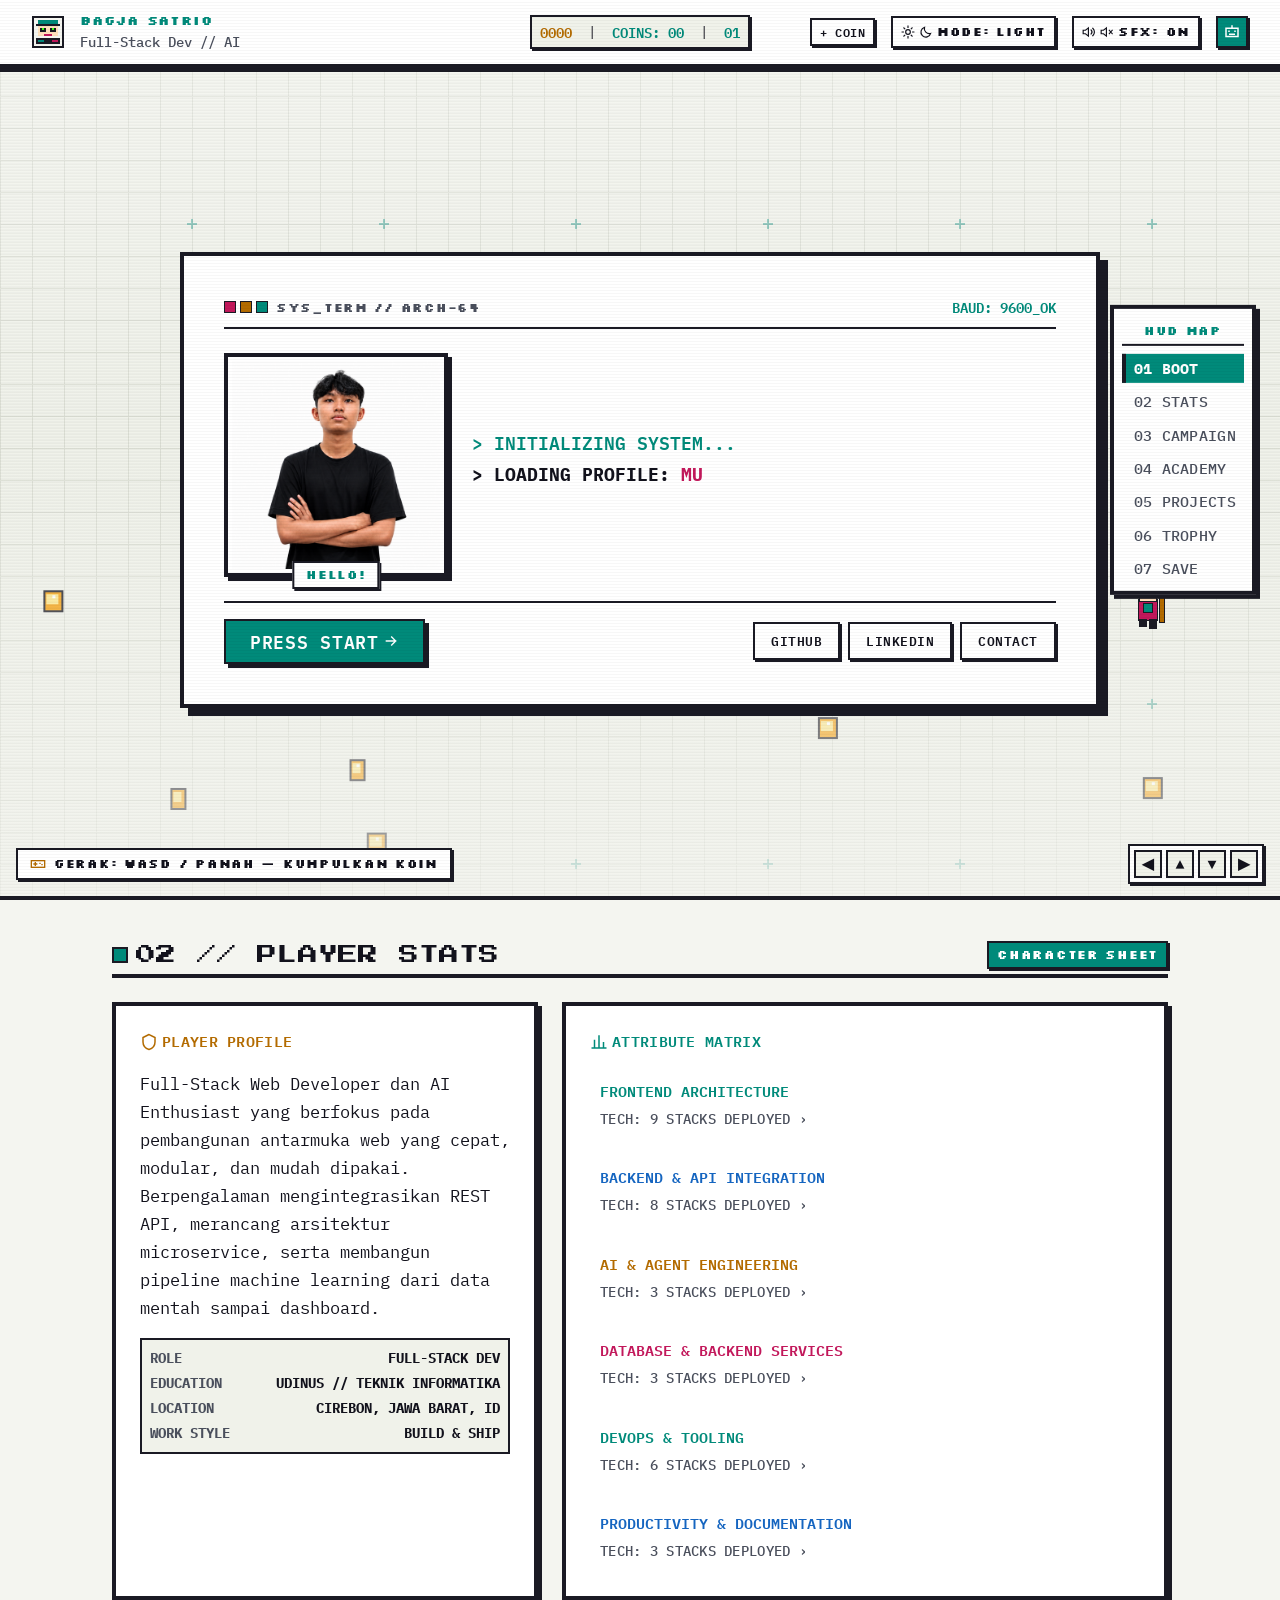
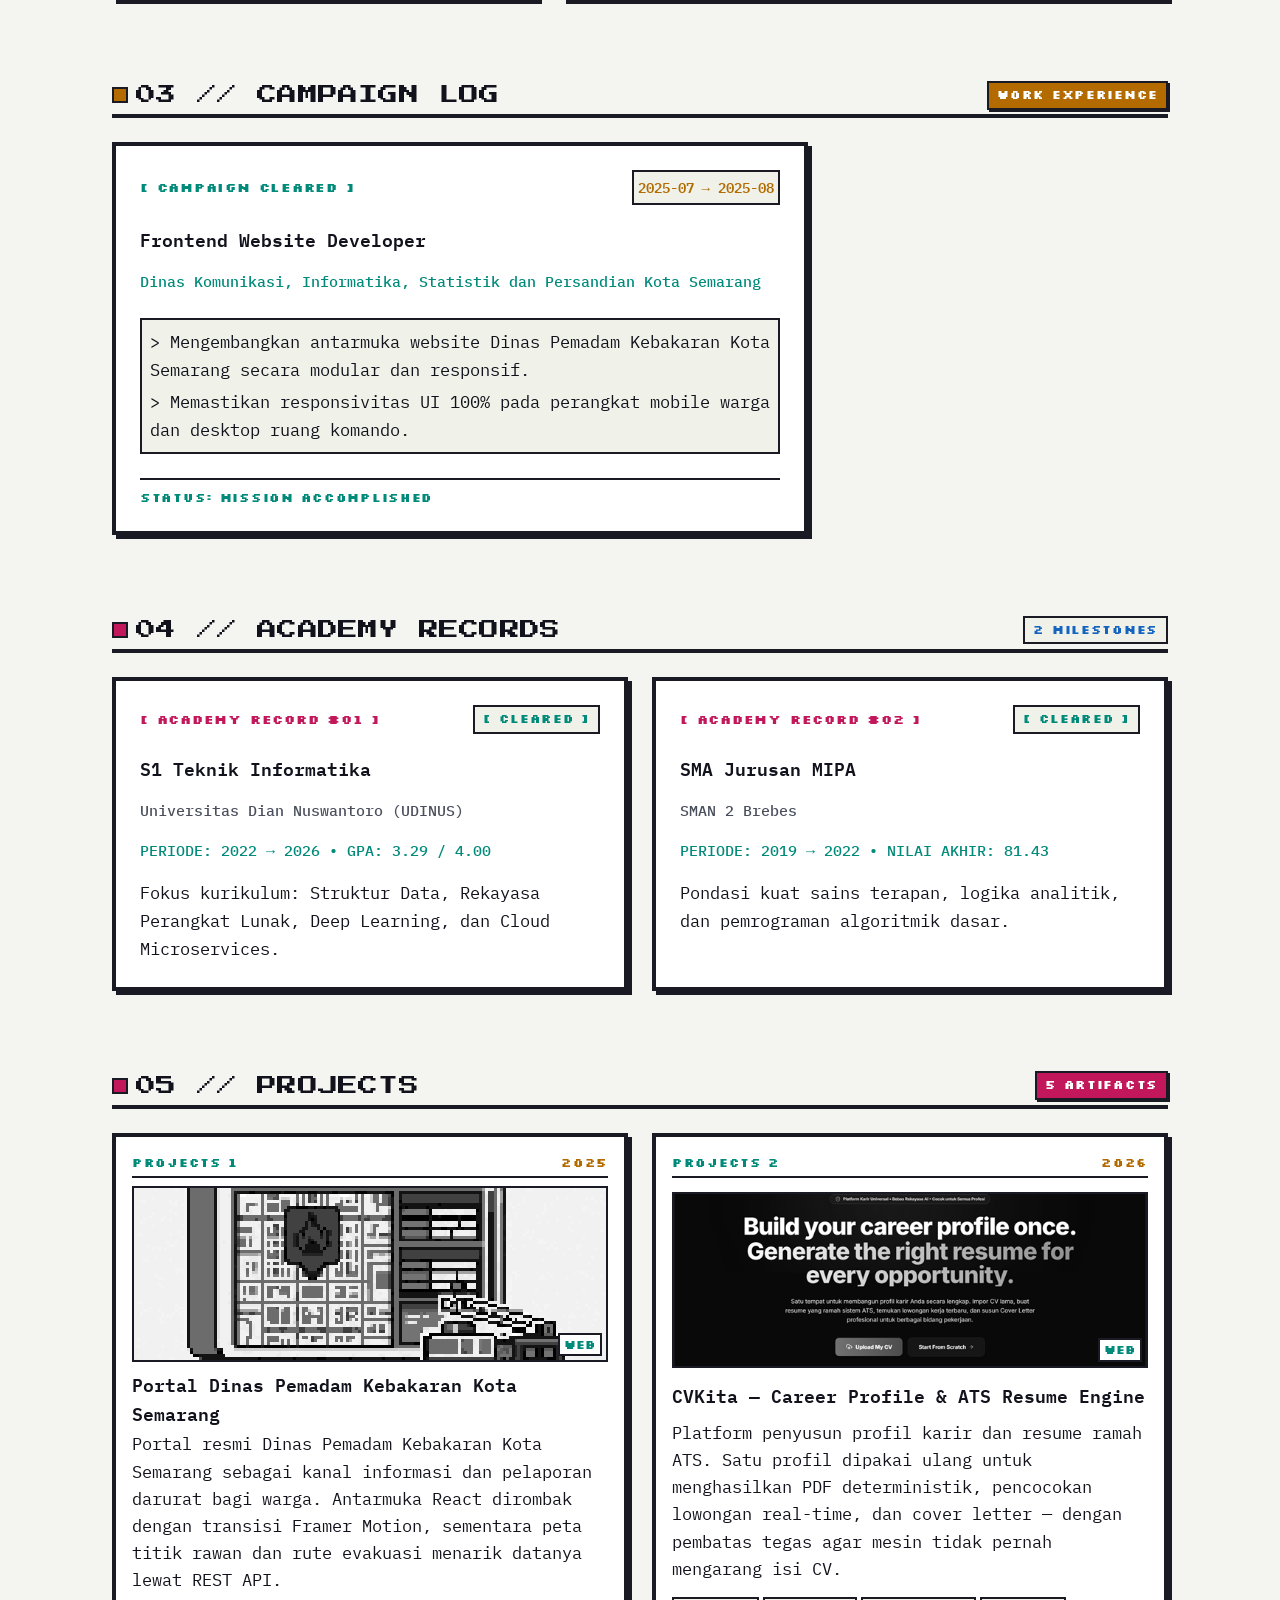
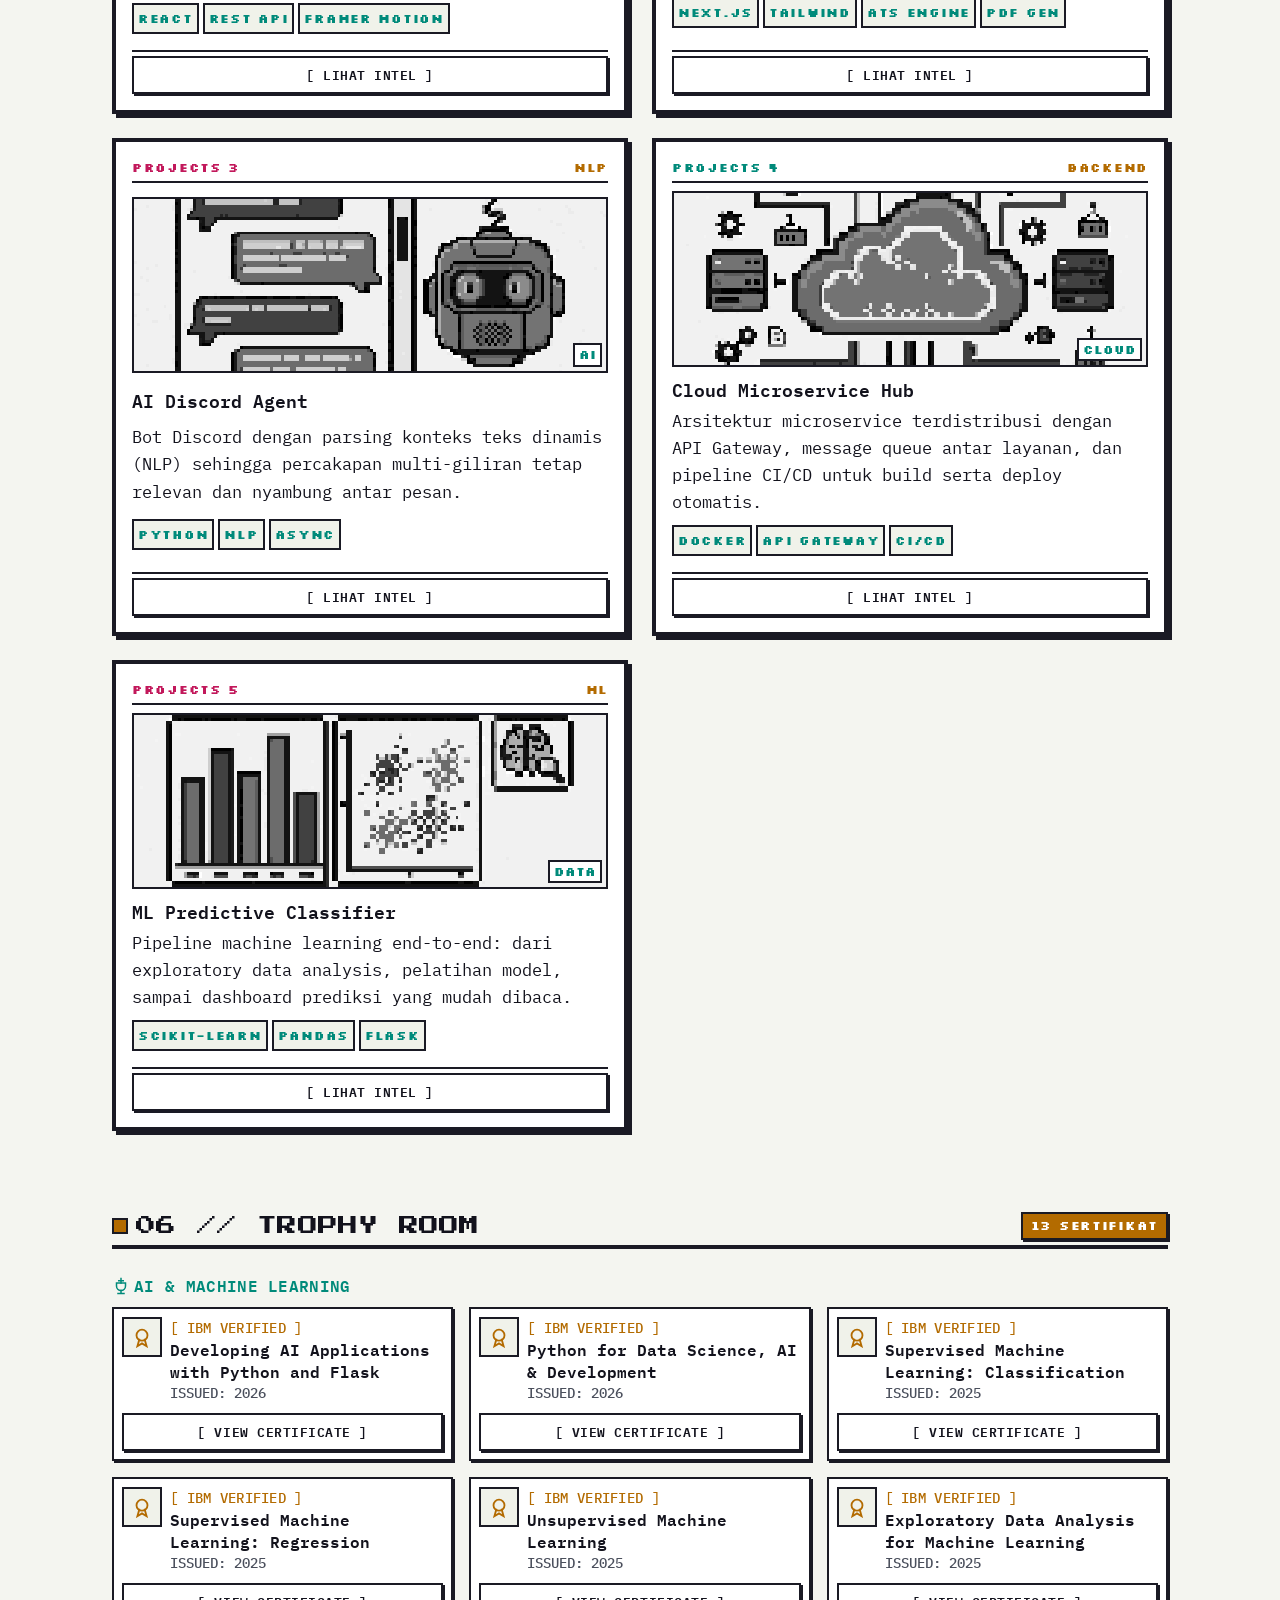
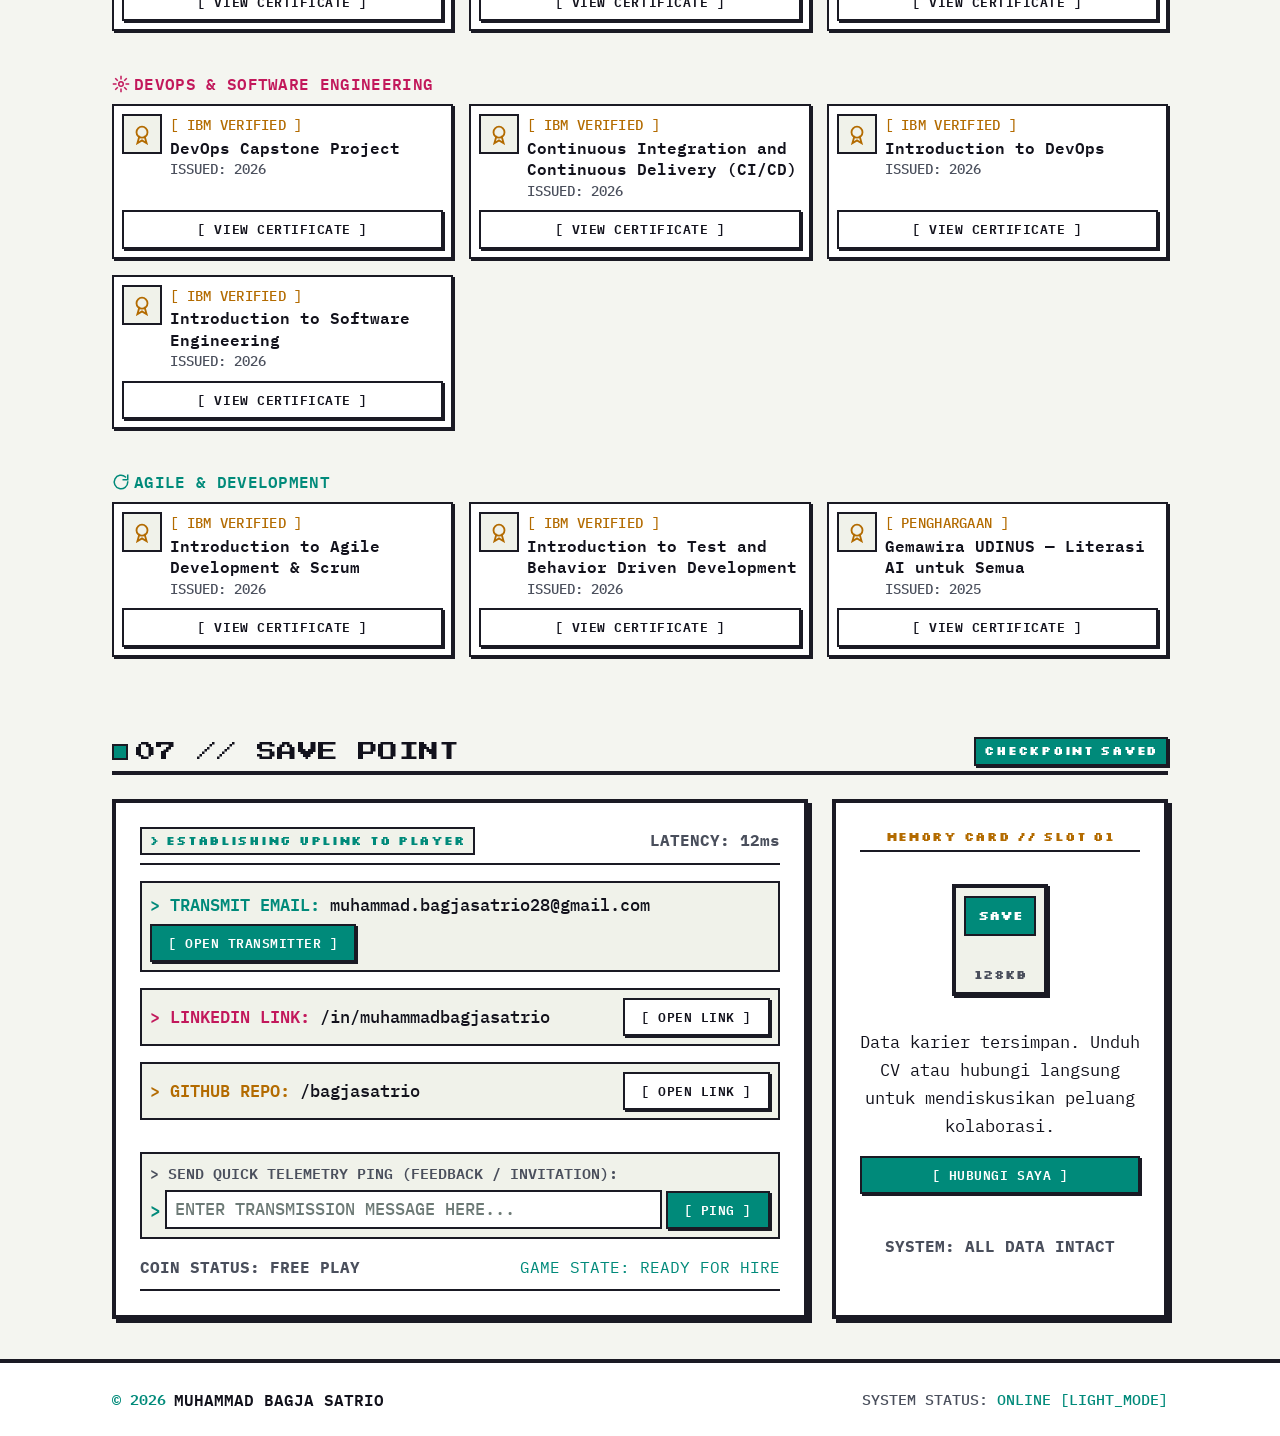
==== commit 0e277031: "update" ====
--- a/index.html
+++ b/index.html
@@ -590,8 +590,8 @@
             <span class="project__quest project__quest--gold">2026</span>
           </div>
           <div class="project__thumb">
-            <img src="assets/project-cvkita.png" width="640" height="360"
-              alt="Tangkapan layar halaman depan CVKita" loading="lazy" decoding="async">
+            <img src="assets/project-cvkita.png" width="640" height="360" alt="Tangkapan layar halaman depan CVKita"
+              loading="lazy" decoding="async">
             <span class="project__badge">WEB</span>
           </div>
           <h3 class="project__title">CVKita &mdash; Career Profile &amp; ATS Resume Engine</h3>
@@ -736,7 +736,7 @@
               <span class="trophy__meta">
                 <span class="trophy__issuer">[ IBM VERIFIED ]</span>
                 <span class="trophy__name">Developing AI Applications with Python and Flask</span>
-                <span class="trophy__date">ISSUED: 2025</span>
+                <span class="trophy__date">ISSUED: 2026</span>
               </span>
             </div>
             <a class="btn btn--ghost-gold trophy__link"
@@ -755,7 +755,7 @@
               <span class="trophy__meta">
                 <span class="trophy__issuer">[ IBM VERIFIED ]</span>
                 <span class="trophy__name">Python for Data Science, AI &amp; Development</span>
-                <span class="trophy__date">ISSUED: 2025</span>
+                <span class="trophy__date">ISSUED: 2026</span>
               </span>
             </div>
             <a class="btn btn--ghost-gold trophy__link"
@@ -863,7 +863,7 @@
               <span class="trophy__meta">
                 <span class="trophy__issuer">[ IBM VERIFIED ]</span>
                 <span class="trophy__name">DevOps Capstone Project</span>
-                <span class="trophy__date">ISSUED: 2025</span>
+                <span class="trophy__date">ISSUED: 2026</span>
               </span>
             </div>
             <a class="btn btn--ghost-gold trophy__link" href="certificates/DevOps%20Capstone%20Project.pdf"
@@ -881,7 +881,7 @@
               <span class="trophy__meta">
                 <span class="trophy__issuer">[ IBM VERIFIED ]</span>
                 <span class="trophy__name">Continuous Integration and Continuous Delivery (CI/CD)</span>
-                <span class="trophy__date">ISSUED: 2025</span>
+                <span class="trophy__date">ISSUED: 2026</span>
               </span>
             </div>
             <a class="btn btn--ghost-gold trophy__link"
@@ -900,7 +900,7 @@
               <span class="trophy__meta">
                 <span class="trophy__issuer">[ IBM VERIFIED ]</span>
                 <span class="trophy__name">Introduction to DevOps</span>
-                <span class="trophy__date">ISSUED: 2025</span>
+                <span class="trophy__date">ISSUED: 2026</span>
               </span>
             </div>
             <a class="btn btn--ghost-gold trophy__link" href="certificates/introduction%20to%20devops.pdf"
@@ -918,7 +918,7 @@
               <span class="trophy__meta">
                 <span class="trophy__issuer">[ IBM VERIFIED ]</span>
                 <span class="trophy__name">Introduction to Software Engineering</span>
-                <span class="trophy__date">ISSUED: 2025</span>
+                <span class="trophy__date">ISSUED: 2026</span>
               </span>
             </div>
             <a class="btn btn--ghost-gold trophy__link"
@@ -951,7 +951,7 @@
               <span class="trophy__meta">
                 <span class="trophy__issuer">[ IBM VERIFIED ]</span>
                 <span class="trophy__name">Introduction to Agile Development &amp; Scrum</span>
-                <span class="trophy__date">ISSUED: 2025</span>
+                <span class="trophy__date">ISSUED: 2026</span>
               </span>
             </div>
             <a class="btn btn--ghost-gold trophy__link"
@@ -970,7 +970,7 @@
               <span class="trophy__meta">
                 <span class="trophy__issuer">[ IBM VERIFIED ]</span>
                 <span class="trophy__name">Introduction to Test and Behavior Driven Development</span>
-                <span class="trophy__date">ISSUED: 2025</span>
+                <span class="trophy__date">ISSUED: 2026</span>
               </span>
             </div>
             <a class="btn btn--ghost-gold trophy__link"
@@ -989,7 +989,7 @@
               <span class="trophy__meta">
                 <span class="trophy__issuer">[ PENGHARGAAN ]</span>
                 <span class="trophy__name">Gemawira UDINUS &mdash; Literasi AI untuk Semua</span>
-                <span class="trophy__date">ISSUED: 2024</span>
+                <span class="trophy__date">ISSUED: 2025</span>
               </span>
             </div>
             <a class="btn btn--ghost-gold trophy__link"
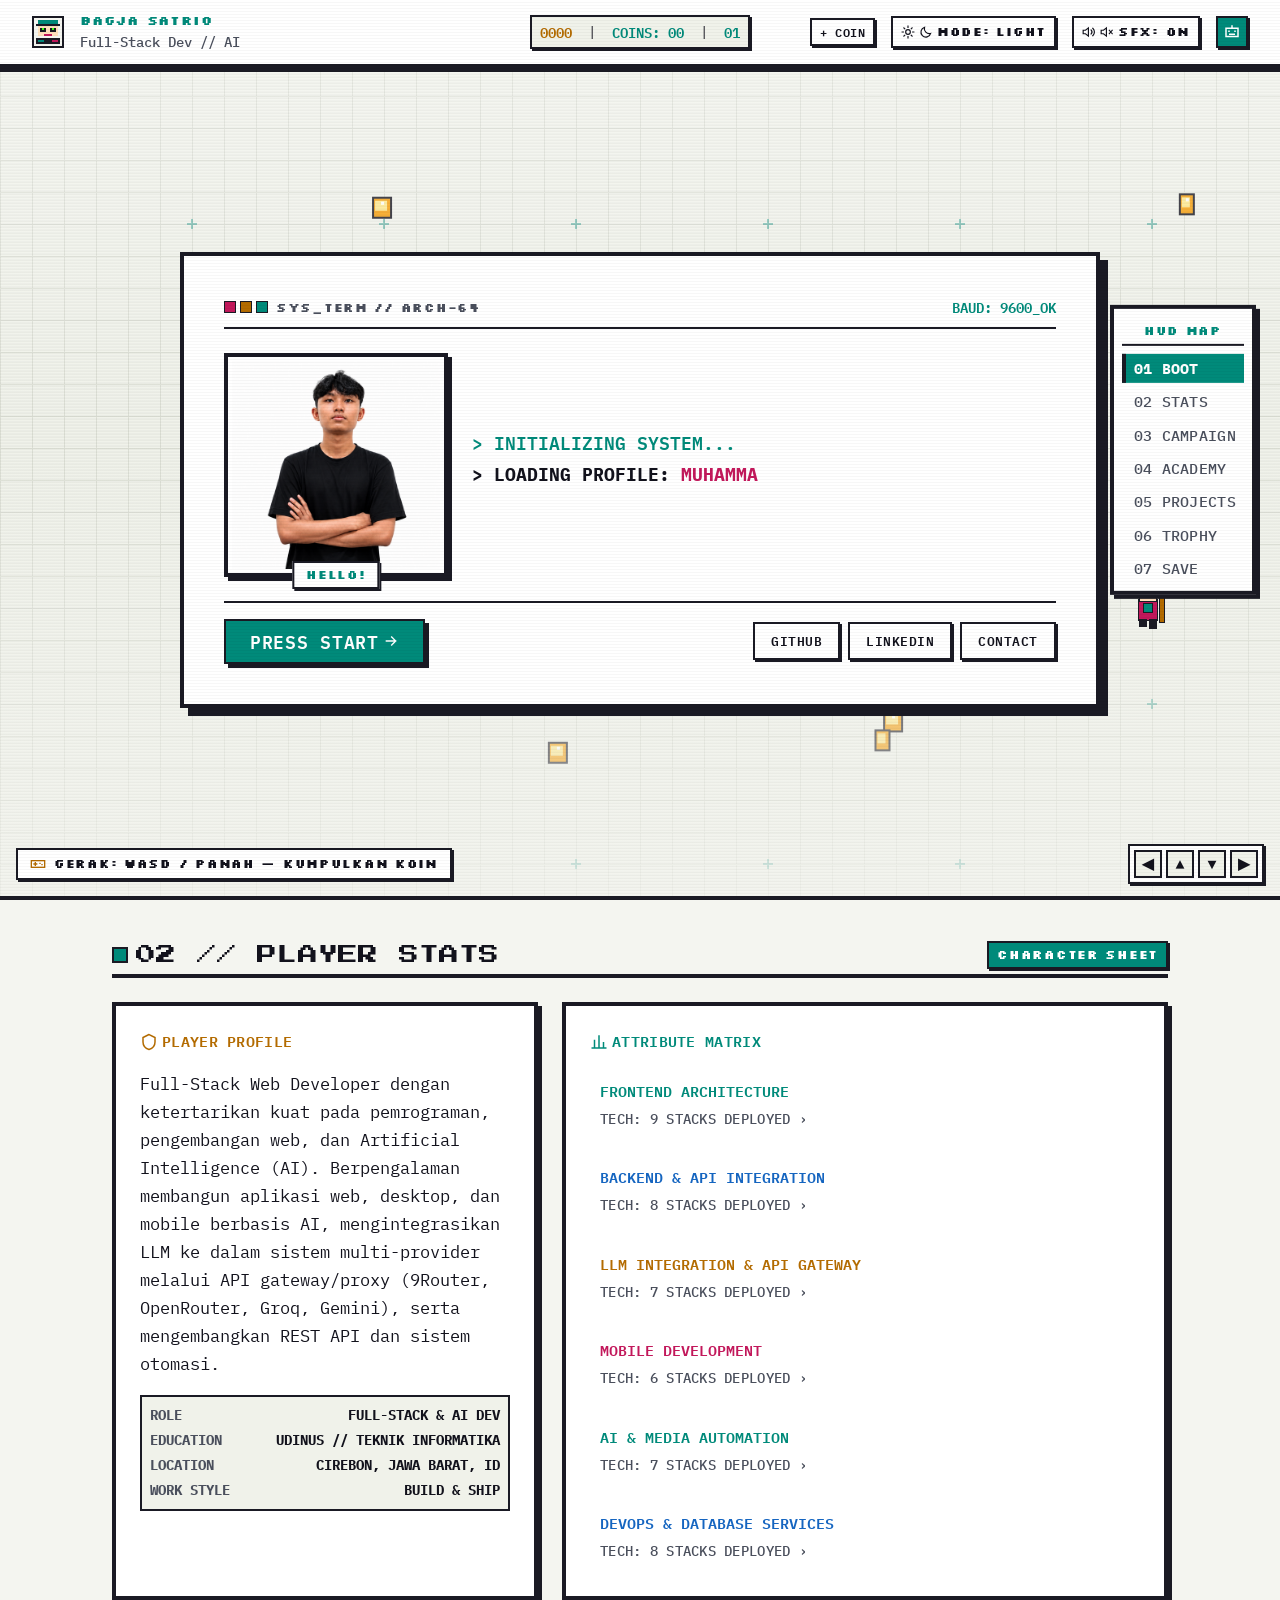
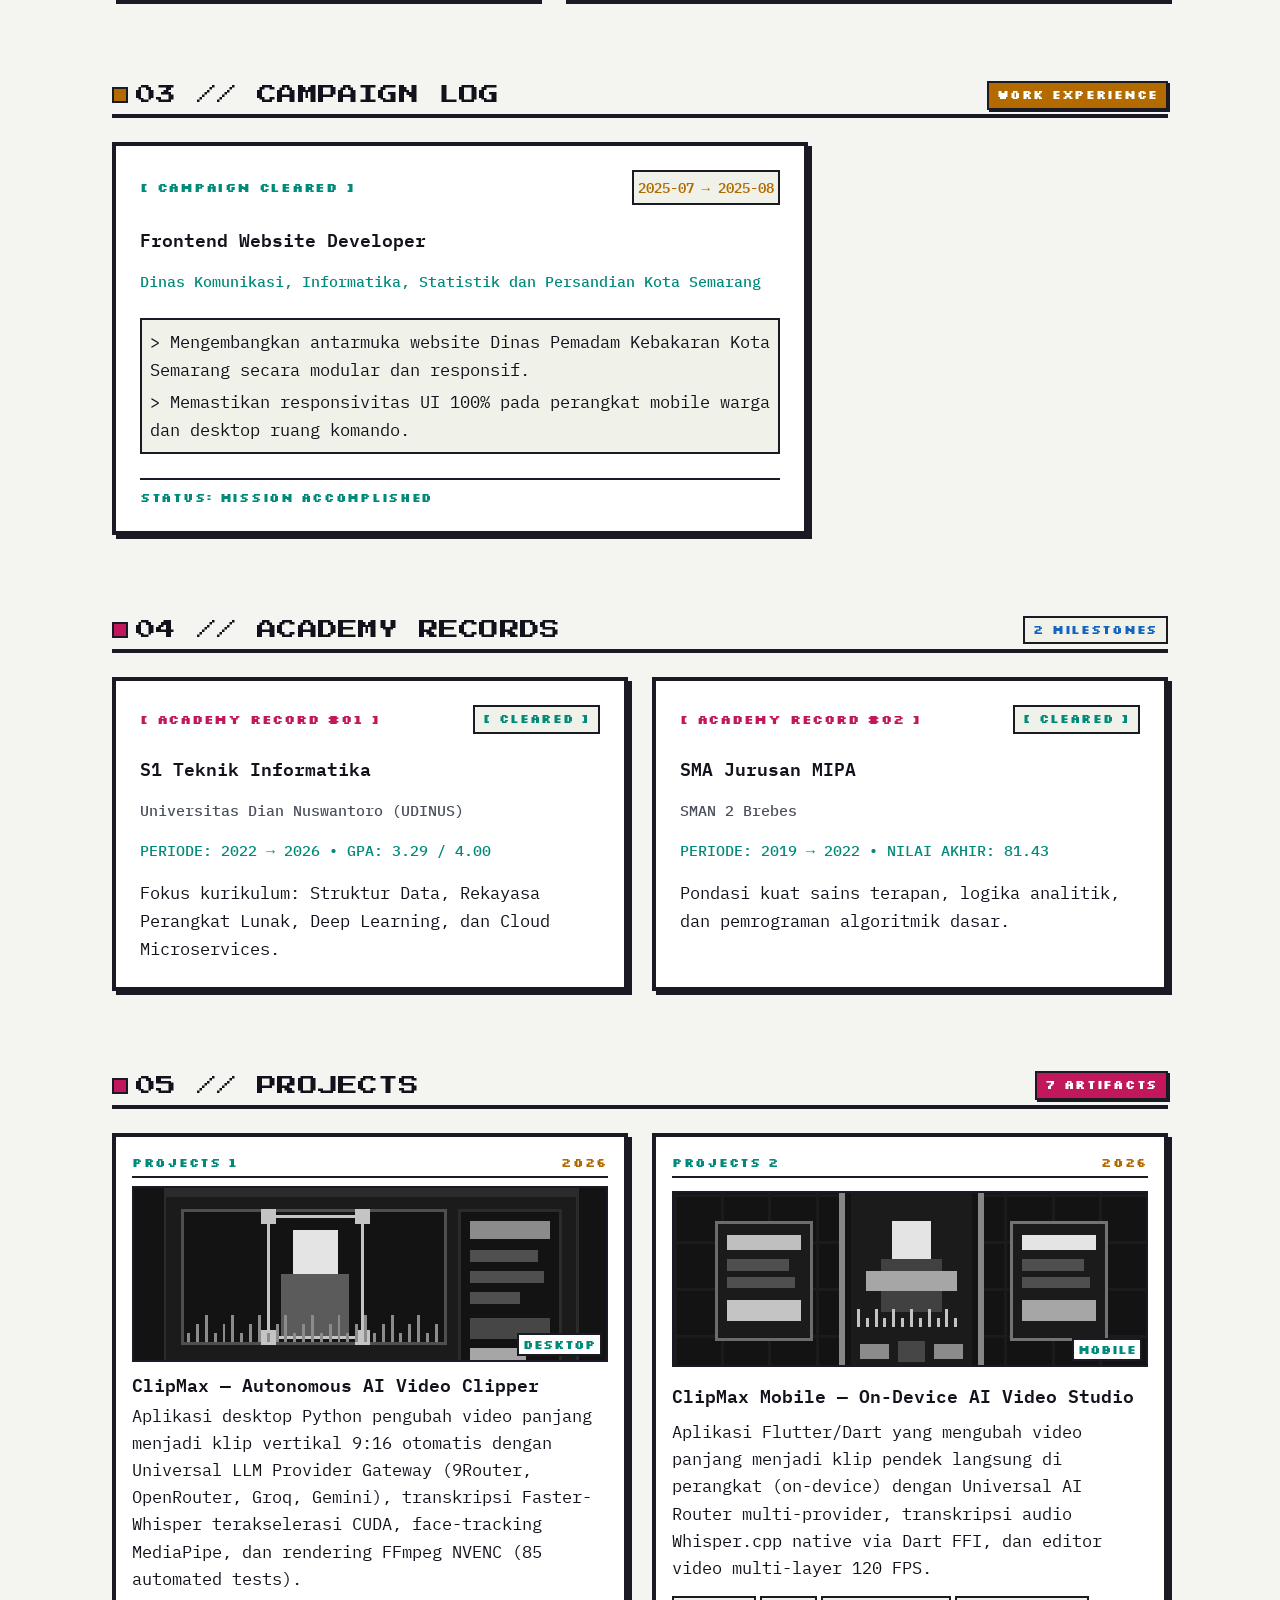
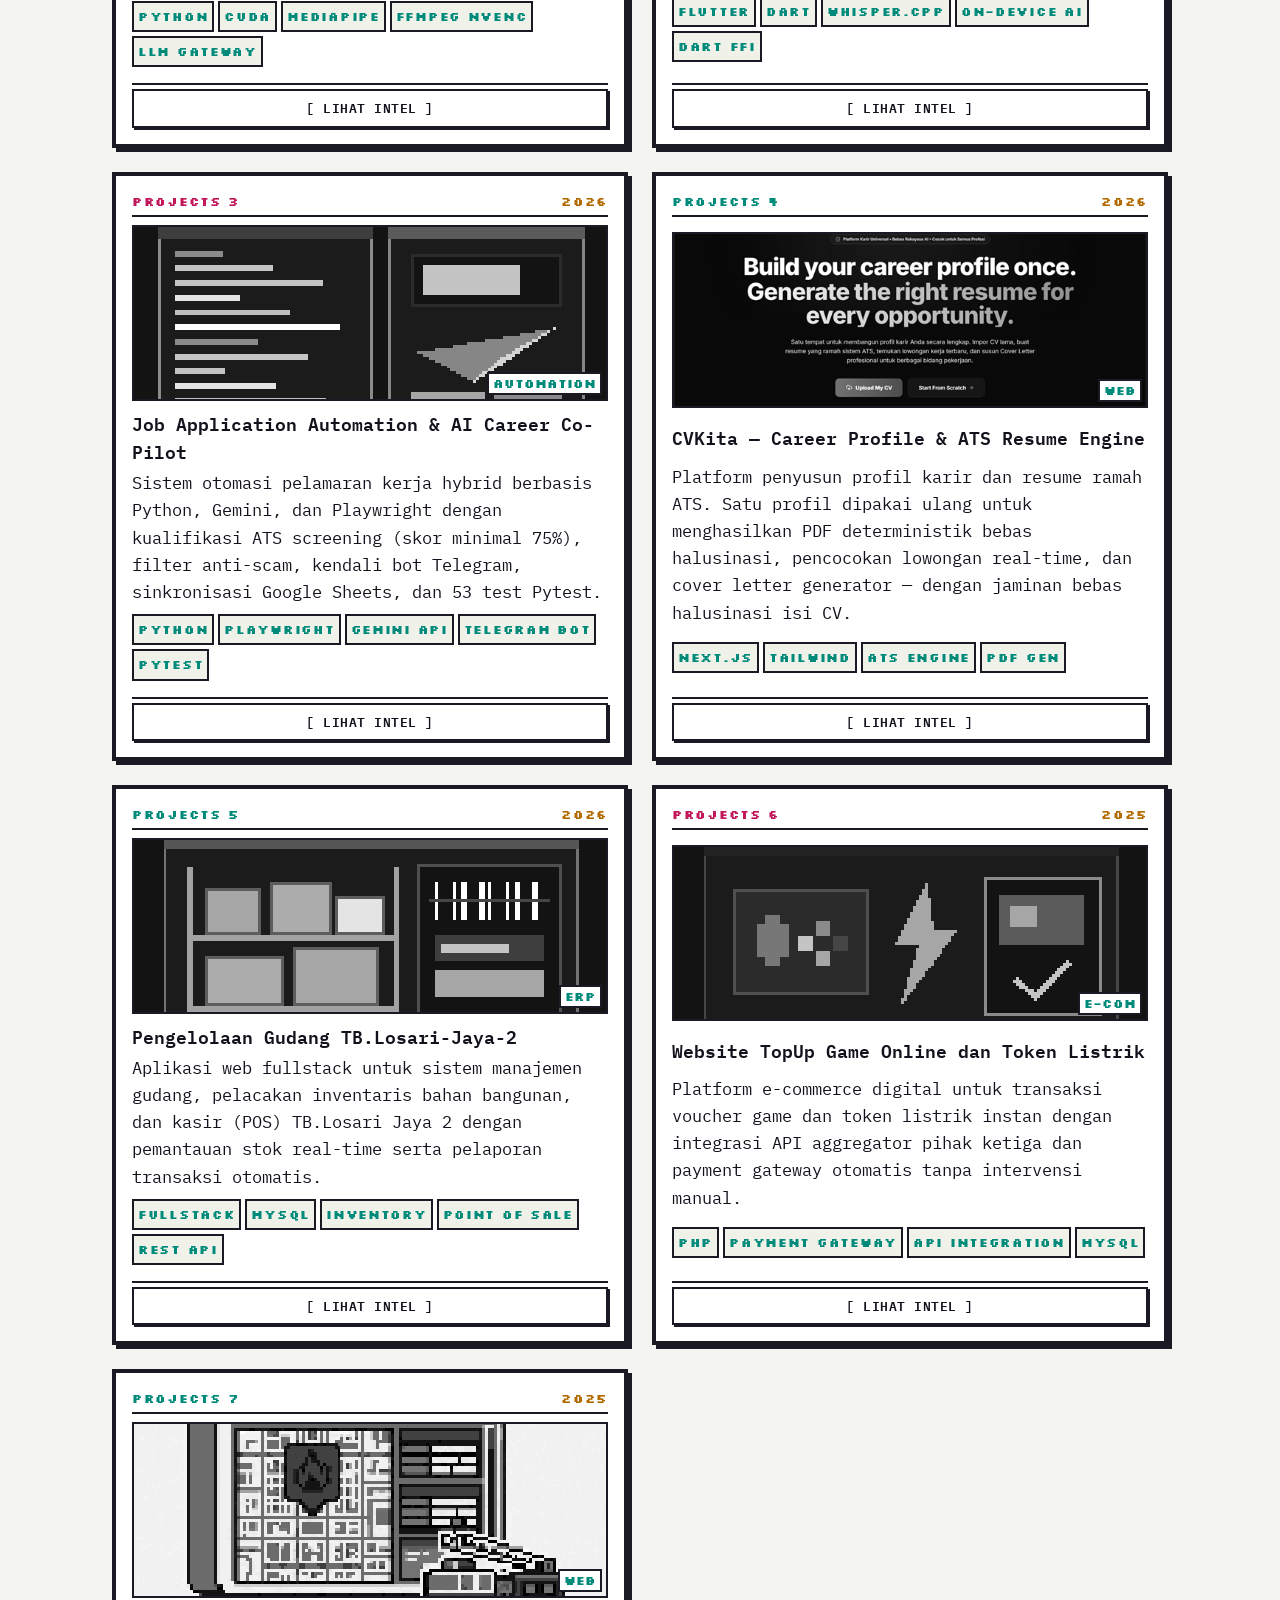
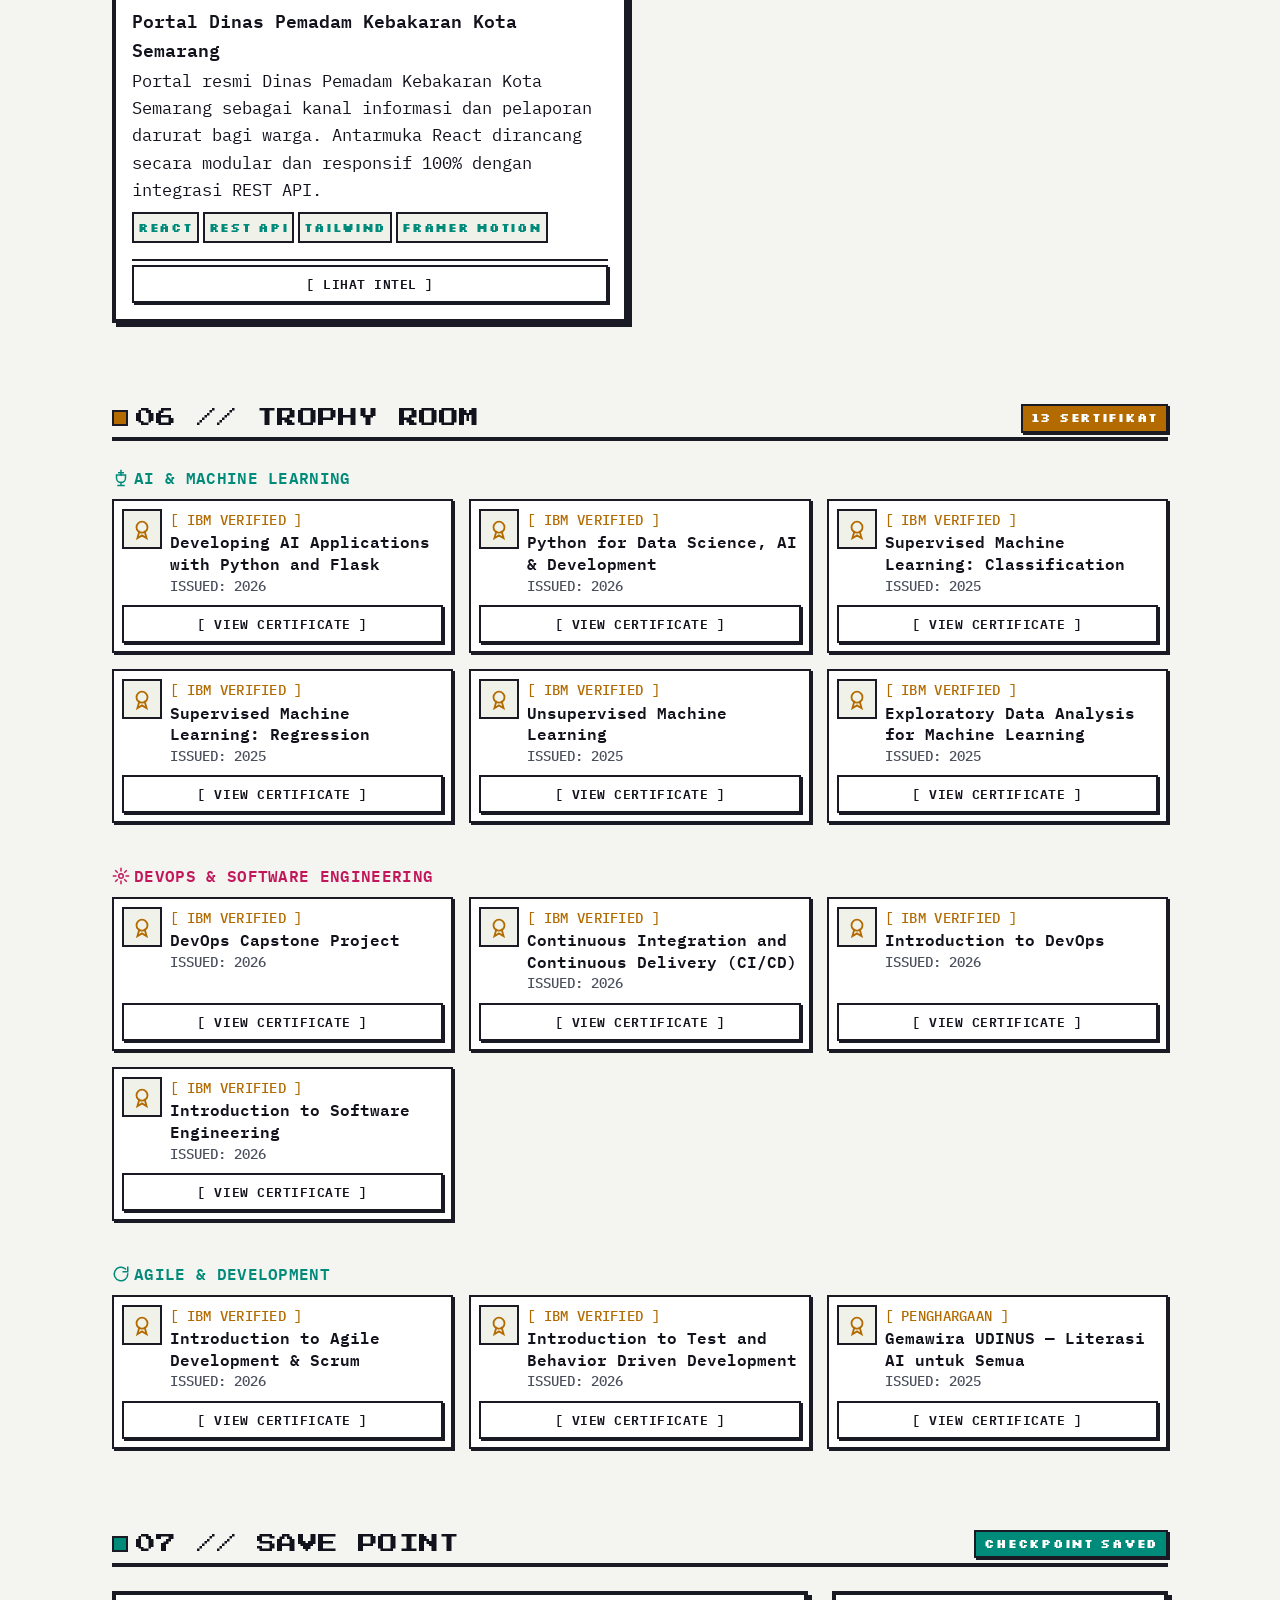
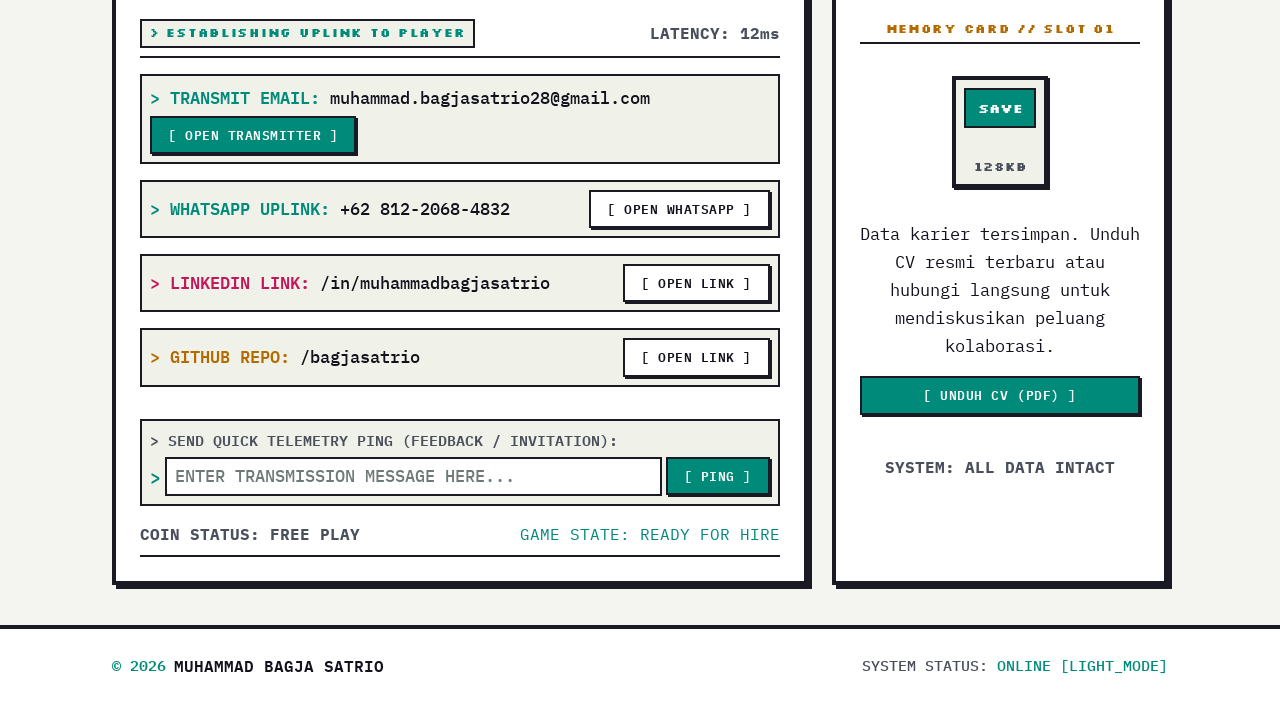
==== commit 7d627e54: "feat: sync portfolio with latest CV and real-world AI projects" ====
--- a/index.html
+++ b/index.html
@@ -5,9 +5,9 @@
   <meta charset="utf-8">
   <meta name="viewport" content="width=device-width, initial-scale=1">
 
-  <title>Muhammad Bagja Satrio &mdash; Full-Stack Developer &amp; AI Enthusiast</title>
+  <title>Muhammad Bagja Satrio &mdash; Full-Stack Developer &amp; AI Engineer</title>
   <meta name="description"
-    content="Portofolio interaktif Muhammad Bagja Satrio, Full-Stack Web Developer dan AI Enthusiast. Pengalaman membangun portal kebencanaan Kota Semarang, microservice terdistribusi, dan pipeline machine learning.">
+    content="Portofolio interaktif Muhammad Bagja Satrio, Full-Stack Web Developer dan AI Engineer. Berpengalaman membangun aplikasi web, desktop, dan mobile berbasis AI, sistem LLM multi-provider gateway, dan REST API.">
   <meta name="author" content="Muhammad Bagja Satrio">
   <!-- Browser chrome. Two tags with media queries so the address bar and
        mobile status bar follow the theme; js/theme.js also rewrites both
@@ -19,7 +19,7 @@
   <!-- Open Graph -->
   <meta property="og:type" content="website">
   <meta property="og:url" content="https://bagjasatrio.vercel.app/">
-  <meta property="og:title" content="Muhammad Bagja Satrio &mdash; Full-Stack Developer &amp; AI Enthusiast">
+  <meta property="og:title" content="Muhammad Bagja Satrio &mdash; Full-Stack Developer &amp; AI Engineer">
   <meta property="og:description"
     content="Portofolio interaktif bergaya retro arcade: pengalaman kerja, proyek, dan sertifikasi.">
   <meta property="og:image" content="https://bagjasatrio.vercel.app/assets/og-preview.png">
@@ -29,7 +29,7 @@
 
   <!-- Twitter -->
   <meta name="twitter:card" content="summary_large_image">
-  <meta name="twitter:title" content="Muhammad Bagja Satrio &mdash; Full-Stack Developer &amp; AI Enthusiast">
+  <meta name="twitter:title" content="Muhammad Bagja Satrio &mdash; Full-Stack Developer &amp; AI Engineer">
   <meta name="twitter:description"
     content="Portofolio interaktif bergaya retro arcade: pengalaman kerja, proyek, dan sertifikasi.">
   <meta name="twitter:image" content="https://bagjasatrio.vercel.app/assets/og-preview.png">
@@ -63,15 +63,16 @@
   "@type": "Person",
   "name": "Muhammad Bagja Satrio",
   "url": "https://bagjasatrio.vercel.app/",
-  "jobTitle": "Full-Stack Web Developer",
-  "description": "Full-Stack Web Developer dan AI Enthusiast yang berfokus pada pengembangan web, arsitektur microservice, dan machine learning.",
+  "jobTitle": "Full-Stack Web Developer & AI Engineer",
+  "description": "Full-Stack Web Developer dan AI Engineer berpengalaman membangun aplikasi web, desktop, dan mobile berbasis AI, integrasi LLM gateway, dan otomasi.",
   "alumniOf": {
     "@type": "CollegeOrUniversity",
     "name": "Universitas Dian Nuswantoro"
   },
   "knowsAbout": [
-    "Web Development", "React", "Node.js", "REST API",
-    "Docker", "CI/CD", "Python", "Machine Learning", "PostgreSQL"
+    "Web Development", "AI Engineering", "LLM Integration", "Python",
+    "Flutter", "React", "Next.js", "REST API", "Docker", "CI/CD",
+    "Faster-Whisper", "Playwright"
   ],
   "sameAs": [
     "https://github.com/bagjasatrio",
@@ -274,7 +275,7 @@
       <div class="hero__veil" aria-hidden="true"></div>
 
       <h1 class="sr-only" id="boot-heading">
-        Muhammad Bagja Satrio &mdash; Full-Stack Web Developer dan AI Enthusiast
+        Muhammad Bagja Satrio &mdash; Full-Stack Web Developer dan AI Engineer
       </h1>
 
       <!-- Profile terminal -->
@@ -303,7 +304,7 @@
             <p class="hero__log-line hero__log-line--name" data-typewriter>&gt; LOADING PROFILE: <span>MUHAMMAD BAGJA
                 SATRIO</span></p>
             <p class="hero__log-line hero__log-line--class" data-typewriter>&gt; CLASS: FULL-STACK DEV &amp; AI
-              ENTHUSIAST</p>
+              ENGINEER</p>
             <p class="hero__log-line hero__log-line--status" data-typewriter>&gt; STATUS: READY FOR ADVENTURE</p>
           </div>
         </div>
@@ -371,16 +372,17 @@
           </p>
 
           <p class="card__body">
-            Full-Stack Web Developer dan AI Enthusiast yang berfokus pada pembangunan
-            antarmuka web yang cepat, modular, dan mudah dipakai. Berpengalaman
-            mengintegrasikan REST API, merancang arsitektur microservice, serta
-            membangun pipeline machine learning dari data mentah sampai dashboard.
+            Full-Stack Web Developer dengan ketertarikan kuat pada pemrograman,
+            pengembangan web, dan Artificial Intelligence (AI). Berpengalaman
+            membangun aplikasi web, desktop, dan mobile berbasis AI, mengintegrasikan
+            LLM ke dalam sistem multi-provider melalui API gateway/proxy (9Router,
+            OpenRouter, Groq, Gemini), serta mengembangkan REST API dan sistem otomasi.
           </p>
 
           <div class="matrix">
             <div class="readout">
               <span class="readout__label">ROLE</span>
-              <span class="readout__value">FULL-STACK DEV</span>
+              <span class="readout__value">FULL-STACK &amp; AI DEV</span>
             </div>
             <div class="readout">
               <span class="readout__label">EDUCATION</span>
@@ -427,33 +429,33 @@
             <!-- Skill 3 -->
             <button class="skill" type="button" data-skill="ai" aria-haspopup="dialog">
               <span class="skill__head">
-                <span class="skill__name skill__name--gold">AI &amp; AGENT ENGINEERING</span>
-              </span>
-              <span class="skill__tech">TECH: 3 STACKS DEPLOYED &rsaquo;</span>
+                <span class="skill__name skill__name--gold">LLM INTEGRATION &amp; API GATEWAY</span>
+              </span>
+              <span class="skill__tech">TECH: 7 STACKS DEPLOYED &rsaquo;</span>
             </button>
 
             <!-- Skill 4 -->
-            <button class="skill" type="button" data-skill="database" aria-haspopup="dialog">
+            <button class="skill" type="button" data-skill="mobile" aria-haspopup="dialog">
               <span class="skill__head">
-                <span class="skill__name skill__name--magenta">DATABASE &amp; BACKEND SERVICES</span>
-              </span>
-              <span class="skill__tech">TECH: 3 STACKS DEPLOYED &rsaquo;</span>
+                <span class="skill__name skill__name--magenta">MOBILE DEVELOPMENT</span>
+              </span>
+              <span class="skill__tech">TECH: 6 STACKS DEPLOYED &rsaquo;</span>
             </button>
 
             <!-- Skill 5 -->
+            <button class="skill" type="button" data-skill="automation" aria-haspopup="dialog">
+              <span class="skill__head">
+                <span class="skill__name skill__name--teal">AI &amp; MEDIA AUTOMATION</span>
+              </span>
+              <span class="skill__tech">TECH: 7 STACKS DEPLOYED &rsaquo;</span>
+            </button>
+
+            <!-- Skill 6 -->
             <button class="skill" type="button" data-skill="devops" aria-haspopup="dialog">
               <span class="skill__head">
-                <span class="skill__name skill__name--teal">DEVOPS &amp; TOOLING</span>
-              </span>
-              <span class="skill__tech">TECH: 6 STACKS DEPLOYED &rsaquo;</span>
-            </button>
-
-            <!-- Skill 6 -->
-            <button class="skill" type="button" data-skill="productivity" aria-haspopup="dialog">
-              <span class="skill__head">
-                <span class="skill__name skill__name--cobalt">PRODUCTIVITY &amp; DOCUMENTATION</span>
-              </span>
-              <span class="skill__tech">TECH: 3 STACKS DEPLOYED &rsaquo;</span>
+                <span class="skill__name skill__name--cobalt">DEVOPS &amp; DATABASE SERVICES</span>
+              </span>
+              <span class="skill__tech">TECH: 8 STACKS DEPLOYED &rsaquo;</span>
             </button>
           </div>
         </article>
@@ -548,7 +550,7 @@
           <span class="section-head__mark section-head__mark--magenta" aria-hidden="true"></span>
           <h2 class="type-headline-lg" id="projects-heading">05 // Projects</h2>
         </div>
-        <span class="chip chip--solid-magenta">5 Artifacts</span>
+        <span class="chip chip--solid-magenta">7 Artifacts</span>
       </div>
 
       <div class="project-grid">
@@ -557,27 +559,26 @@
         <article class="project reveal">
           <div class="project__head">
             <span class="project__quest">PROJECTS 1</span>
-            <span class="project__quest project__quest--gold">2025</span>
+            <span class="project__quest project__quest--gold">2026</span>
           </div>
           <div class="project__thumb">
-            <img class="img--pixelated" src="assets/project-damkar.png" width="640" height="360"
-              alt="Ilustrasi pixel portal darurat Kota Semarang" loading="lazy" decoding="async">
-            <span class="project__badge">WEB</span>
-          </div>
-          <h3 class="project__title">Portal Dinas Pemadam Kebakaran Kota Semarang</h3>
+            <img class="img--pixelated" src="assets/project-clipmax.png" width="640" height="360"
+              alt="Ilustrasi pixel ClipMax Desktop AI Video Clipper" loading="lazy" decoding="async">
+            <span class="project__badge">DESKTOP</span>
+          </div>
+          <h3 class="project__title">ClipMax &mdash; Autonomous AI Video Clipper</h3>
           <p class="project__desc">
-            Portal resmi Dinas Pemadam Kebakaran Kota Semarang sebagai kanal
-            informasi dan pelaporan darurat bagi warga. Antarmuka React dirombak
-            dengan transisi Framer Motion, sementara peta titik rawan dan rute
-            evakuasi menarik datanya lewat REST API.
+            Aplikasi desktop Python pengubah video panjang menjadi klip vertikal 9:16 otomatis dengan Universal LLM Provider Gateway (9Router, OpenRouter, Groq, Gemini), transkripsi Faster-Whisper terakselerasi CUDA, face-tracking MediaPipe, dan rendering FFmpeg NVENC (85 automated tests).
           </p>
           <div class="project__tags">
-            <span class="tag">React</span>
-            <span class="tag">REST API</span>
-            <span class="tag">Framer Motion</span>
+            <span class="tag">Python</span>
+            <span class="tag">CUDA</span>
+            <span class="tag">MediaPipe</span>
+            <span class="tag">FFmpeg NVENC</span>
+            <span class="tag">LLM Gateway</span>
           </div>
           <div class="project__actions">
-            <button class="btn btn--ghost" type="button" data-project="damkar">
+            <button class="btn btn--ghost" type="button" data-project="clipmax">
               [ Lihat Intel ]
             </button>
           </div>
@@ -590,16 +591,71 @@
             <span class="project__quest project__quest--gold">2026</span>
           </div>
           <div class="project__thumb">
+            <img class="img--pixelated" src="assets/project-clipmax-mobile.png" width="640" height="360"
+              alt="Ilustrasi pixel ClipMax Mobile On-Device Studio" loading="lazy" decoding="async">
+            <span class="project__badge">MOBILE</span>
+          </div>
+          <h3 class="project__title">ClipMax Mobile &mdash; On-Device AI Video Studio</h3>
+          <p class="project__desc">
+            Aplikasi Flutter/Dart yang mengubah video panjang menjadi klip pendek langsung di perangkat (on-device) dengan Universal AI Router multi-provider, transkripsi audio Whisper.cpp native via Dart FFI, dan editor video multi-layer 120 FPS.
+          </p>
+          <div class="project__tags">
+            <span class="tag">Flutter</span>
+            <span class="tag">Dart</span>
+            <span class="tag">Whisper.cpp</span>
+            <span class="tag">On-Device AI</span>
+            <span class="tag">Dart FFI</span>
+          </div>
+          <div class="project__actions">
+            <button class="btn btn--ghost" type="button" data-project="clipmax-mobile">
+              [ Lihat Intel ]
+            </button>
+          </div>
+        </article>
+
+        <!-- Project 3 -->
+        <article class="project reveal">
+          <div class="project__head">
+            <span class="project__quest project__quest--magenta">PROJECTS 3</span>
+            <span class="project__quest project__quest--gold">2026</span>
+          </div>
+          <div class="project__thumb">
+            <img class="img--pixelated" src="assets/project-job-automation.png" width="640" height="360"
+              alt="Ilustrasi pixel sistem otomasi lamaran kerja AI" loading="lazy" decoding="async">
+            <span class="project__badge">AUTOMATION</span>
+          </div>
+          <h3 class="project__title">Job Application Automation &amp; AI Career Co-Pilot</h3>
+          <p class="project__desc">
+            Sistem otomasi pelamaran kerja hybrid berbasis Python, Gemini, dan Playwright dengan kualifikasi ATS screening (skor minimal 75%), filter anti-scam, kendali bot Telegram, sinkronisasi Google Sheets, dan 53 test Pytest.
+          </p>
+          <div class="project__tags">
+            <span class="tag">Python</span>
+            <span class="tag">Playwright</span>
+            <span class="tag">Gemini API</span>
+            <span class="tag">Telegram Bot</span>
+            <span class="tag">Pytest</span>
+          </div>
+          <div class="project__actions">
+            <button class="btn btn--ghost" type="button" data-project="job-automation">
+              [ Lihat Intel ]
+            </button>
+          </div>
+        </article>
+
+        <!-- Project 4 -->
+        <article class="project reveal">
+          <div class="project__head">
+            <span class="project__quest">PROJECTS 4</span>
+            <span class="project__quest project__quest--gold">2026</span>
+          </div>
+          <div class="project__thumb">
             <img src="assets/project-cvkita.png" width="640" height="360" alt="Tangkapan layar halaman depan CVKita"
               loading="lazy" decoding="async">
             <span class="project__badge">WEB</span>
           </div>
           <h3 class="project__title">CVKita &mdash; Career Profile &amp; ATS Resume Engine</h3>
           <p class="project__desc">
-            Platform penyusun profil karir dan resume ramah ATS. Satu profil dipakai
-            ulang untuk menghasilkan PDF deterministik, pencocokan lowongan real-time,
-            dan cover letter &mdash; dengan pembatas tegas agar mesin tidak pernah
-            mengarang isi CV.
+            Platform penyusun profil karir dan resume ramah ATS. Satu profil dipakai ulang untuk menghasilkan PDF deterministik bebas halusinasi, pencocokan lowongan real-time, dan cover letter generator &mdash; dengan jaminan bebas halusinasi isi CV.
           </p>
           <div class="project__tags">
             <span class="tag">Next.js</span>
@@ -614,85 +670,86 @@
           </div>
         </article>
 
-        <!-- Project 3 -->
-        <article class="project reveal">
-          <div class="project__head">
-            <span class="project__quest project__quest--magenta">PROJECTS 3</span>
-            <span class="project__quest project__quest--gold">NLP</span>
-          </div>
-          <div class="project__thumb">
-            <img class="img--pixelated" src="assets/project-discord-ai.png" width="640" height="360"
-              alt="Ilustrasi pixel bot AI di dalam aplikasi chat" loading="lazy" decoding="async">
-            <span class="project__badge">AI</span>
-          </div>
-          <h3 class="project__title">AI Discord Agent</h3>
-          <p class="project__desc">
-            Bot Discord dengan parsing konteks teks dinamis (NLP) sehingga percakapan
-            multi-giliran tetap relevan dan nyambung antar pesan.
-          </p>
-          <div class="project__tags">
-            <span class="tag">Python</span>
-            <span class="tag">NLP</span>
-            <span class="tag">Async</span>
-          </div>
-          <div class="project__actions">
-            <button class="btn btn--ghost" type="button" data-project="discord-ai">
-              [ Lihat Intel ]
-            </button>
-          </div>
-        </article>
-
-        <!-- Project 4 -->
-        <article class="project reveal">
-          <div class="project__head">
-            <span class="project__quest">PROJECTS 4</span>
-            <span class="project__quest project__quest--gold">BACKEND</span>
-          </div>
-          <div class="project__thumb">
-            <img class="img--pixelated" src="assets/project-microservices.png" width="640" height="360"
-              alt="Ilustrasi pixel arsitektur cloud microservice" loading="lazy" decoding="async">
-            <span class="project__badge">CLOUD</span>
-          </div>
-          <h3 class="project__title">Cloud Microservice Hub</h3>
-          <p class="project__desc">
-            Arsitektur microservice terdistribusi dengan API Gateway, message queue
-            antar layanan, dan pipeline CI/CD untuk build serta deploy otomatis.
-          </p>
-          <div class="project__tags">
-            <span class="tag">Docker</span>
-            <span class="tag">API Gateway</span>
-            <span class="tag">CI/CD</span>
-          </div>
-          <div class="project__actions">
-            <button class="btn btn--ghost" type="button" data-project="microservices">
-              [ Lihat Intel ]
-            </button>
-          </div>
-        </article>
-
         <!-- Project 5 -->
         <article class="project reveal">
           <div class="project__head">
-            <span class="project__quest project__quest--magenta">PROJECTS 5</span>
-            <span class="project__quest project__quest--gold">ML</span>
+            <span class="project__quest">PROJECTS 5</span>
+            <span class="project__quest project__quest--gold">2026</span>
           </div>
           <div class="project__thumb">
-            <img class="img--pixelated" src="assets/project-ml-classifier.png" width="640" height="360"
-              alt="Ilustrasi pixel dashboard klasifikasi machine learning" loading="lazy" decoding="async">
-            <span class="project__badge">DATA</span>
-          </div>
-          <h3 class="project__title">ML Predictive Classifier</h3>
+            <img class="img--pixelated" src="assets/project-losari-jaya.png" width="640" height="360"
+              alt="Ilustrasi pixel sistem manajemen gudang TB Losari Jaya 2" loading="lazy" decoding="async">
+            <span class="project__badge">ERP</span>
+          </div>
+          <h3 class="project__title">Pengelolaan Gudang TB.Losari-Jaya-2</h3>
           <p class="project__desc">
-            Pipeline machine learning end-to-end: dari exploratory data analysis,
-            pelatihan model, sampai dashboard prediksi yang mudah dibaca.
+            Aplikasi web fullstack untuk sistem manajemen gudang, pelacakan inventaris bahan bangunan, dan kasir (POS) TB.Losari Jaya 2 dengan pemantauan stok real-time serta pelaporan transaksi otomatis.
           </p>
           <div class="project__tags">
-            <span class="tag">Scikit-learn</span>
-            <span class="tag">Pandas</span>
-            <span class="tag">Flask</span>
+            <span class="tag">Fullstack</span>
+            <span class="tag">MySQL</span>
+            <span class="tag">Inventory</span>
+            <span class="tag">Point of Sale</span>
+            <span class="tag">REST API</span>
           </div>
           <div class="project__actions">
-            <button class="btn btn--ghost" type="button" data-project="ml-classifier">
+            <button class="btn btn--ghost" type="button" data-project="losari-jaya">
+              [ Lihat Intel ]
+            </button>
+          </div>
+        </article>
+
+        <!-- Project 6 -->
+        <article class="project reveal">
+          <div class="project__head">
+            <span class="project__quest project__quest--magenta">PROJECTS 6</span>
+            <span class="project__quest project__quest--gold">2025</span>
+          </div>
+          <div class="project__thumb">
+            <img class="img--pixelated" src="assets/project-starfall.png" width="640" height="360"
+              alt="Ilustrasi pixel website topup game online dan token listrik" loading="lazy" decoding="async">
+            <span class="project__badge">E-COM</span>
+          </div>
+          <h3 class="project__title">Website TopUp Game Online dan Token Listrik</h3>
+          <p class="project__desc">
+            Platform e-commerce digital untuk transaksi voucher game dan token listrik instan dengan integrasi API aggregator pihak ketiga dan payment gateway otomatis tanpa intervensi manual.
+          </p>
+          <div class="project__tags">
+            <span class="tag">PHP</span>
+            <span class="tag">Payment Gateway</span>
+            <span class="tag">API Integration</span>
+            <span class="tag">MySQL</span>
+          </div>
+          <div class="project__actions">
+            <button class="btn btn--ghost" type="button" data-project="starfall">
+              [ Lihat Intel ]
+            </button>
+          </div>
+        </article>
+
+        <!-- Project 7 -->
+        <article class="project reveal">
+          <div class="project__head">
+            <span class="project__quest">PROJECTS 7</span>
+            <span class="project__quest project__quest--gold">2025</span>
+          </div>
+          <div class="project__thumb">
+            <img class="img--pixelated" src="assets/project-damkar.png" width="640" height="360"
+              alt="Ilustrasi pixel portal darurat Kota Semarang" loading="lazy" decoding="async">
+            <span class="project__badge">WEB</span>
+          </div>
+          <h3 class="project__title">Portal Dinas Pemadam Kebakaran Kota Semarang</h3>
+          <p class="project__desc">
+            Portal resmi Dinas Pemadam Kebakaran Kota Semarang sebagai kanal informasi dan pelaporan darurat bagi warga. Antarmuka React dirancang secara modular dan responsif 100% dengan integrasi REST API.
+          </p>
+          <div class="project__tags">
+            <span class="tag">React</span>
+            <span class="tag">REST API</span>
+            <span class="tag">Tailwind</span>
+            <span class="tag">Framer Motion</span>
+          </div>
+          <div class="project__actions">
+            <button class="btn btn--ghost" type="button" data-project="damkar">
               [ Lihat Intel ]
             </button>
           </div>
@@ -1024,10 +1081,18 @@
             <div class="contact-row">
               <span>
                 <span class="contact-row__label contact-row__label--teal">&gt; TRANSMIT EMAIL:</span>
-                <!-- TODO: replace with the real address before deploying -->
                 <span class="contact-row__value">muhammad.bagjasatrio28@gmail.com</span>
               </span>
               <a class="btn btn--primary" href="mailto:muhammad.bagjasatrio28@gmail.com">[ Open Transmitter ]</a>
+            </div>
+
+            <div class="contact-row">
+              <span>
+                <span class="contact-row__label contact-row__label--teal">&gt; WHATSAPP UPLINK:</span>
+                <span class="contact-row__value">+62 812-2068-4832</span>
+              </span>
+              <a class="btn btn--ghost" href="https://wa.me/6281220684832" target="_blank"
+                rel="noopener noreferrer">[ Open WhatsApp ]</a>
             </div>
 
             <div class="contact-row">
@@ -1079,12 +1144,12 @@
           </div>
 
           <p class="card__body">
-            Data karier tersimpan. Unduh CV atau hubungi langsung untuk
+            Data karier tersimpan. Unduh CV resmi terbaru atau hubungi langsung untuk
             mendiskusikan peluang kolaborasi.
           </p>
 
-          <a class="btn btn--primary btn--block" href="mailto:bagjasatrio@example.com">
-            [ Hubungi Saya ]
+          <a class="btn btn--primary btn--block" href="assets/CV_MUHAMMAD_BAGJA_SATRIO.pdf" download="CV_MUHAMMAD_BAGJA_SATRIO.pdf" target="_blank" rel="noopener noreferrer">
+            [ Unduh CV (PDF) ]
           </a>
 
           <div class="grille" aria-hidden="true"></div>
